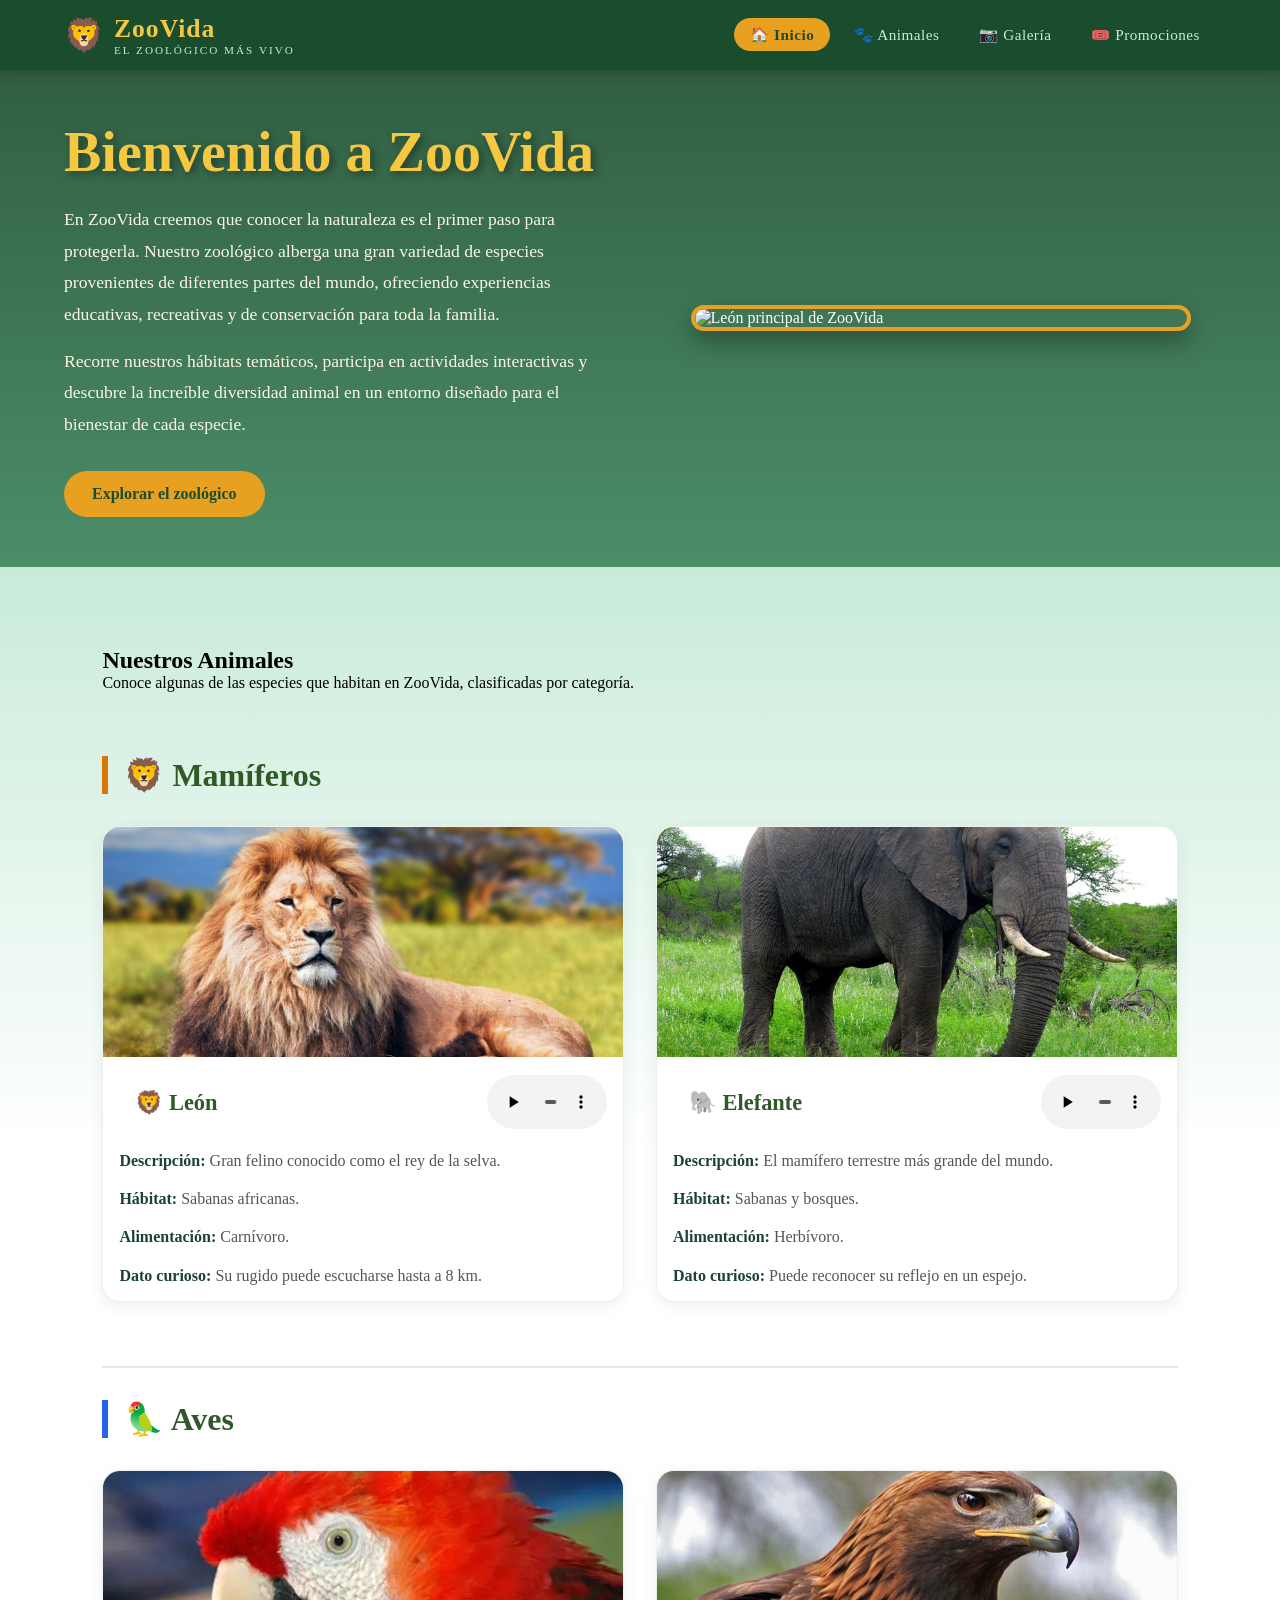
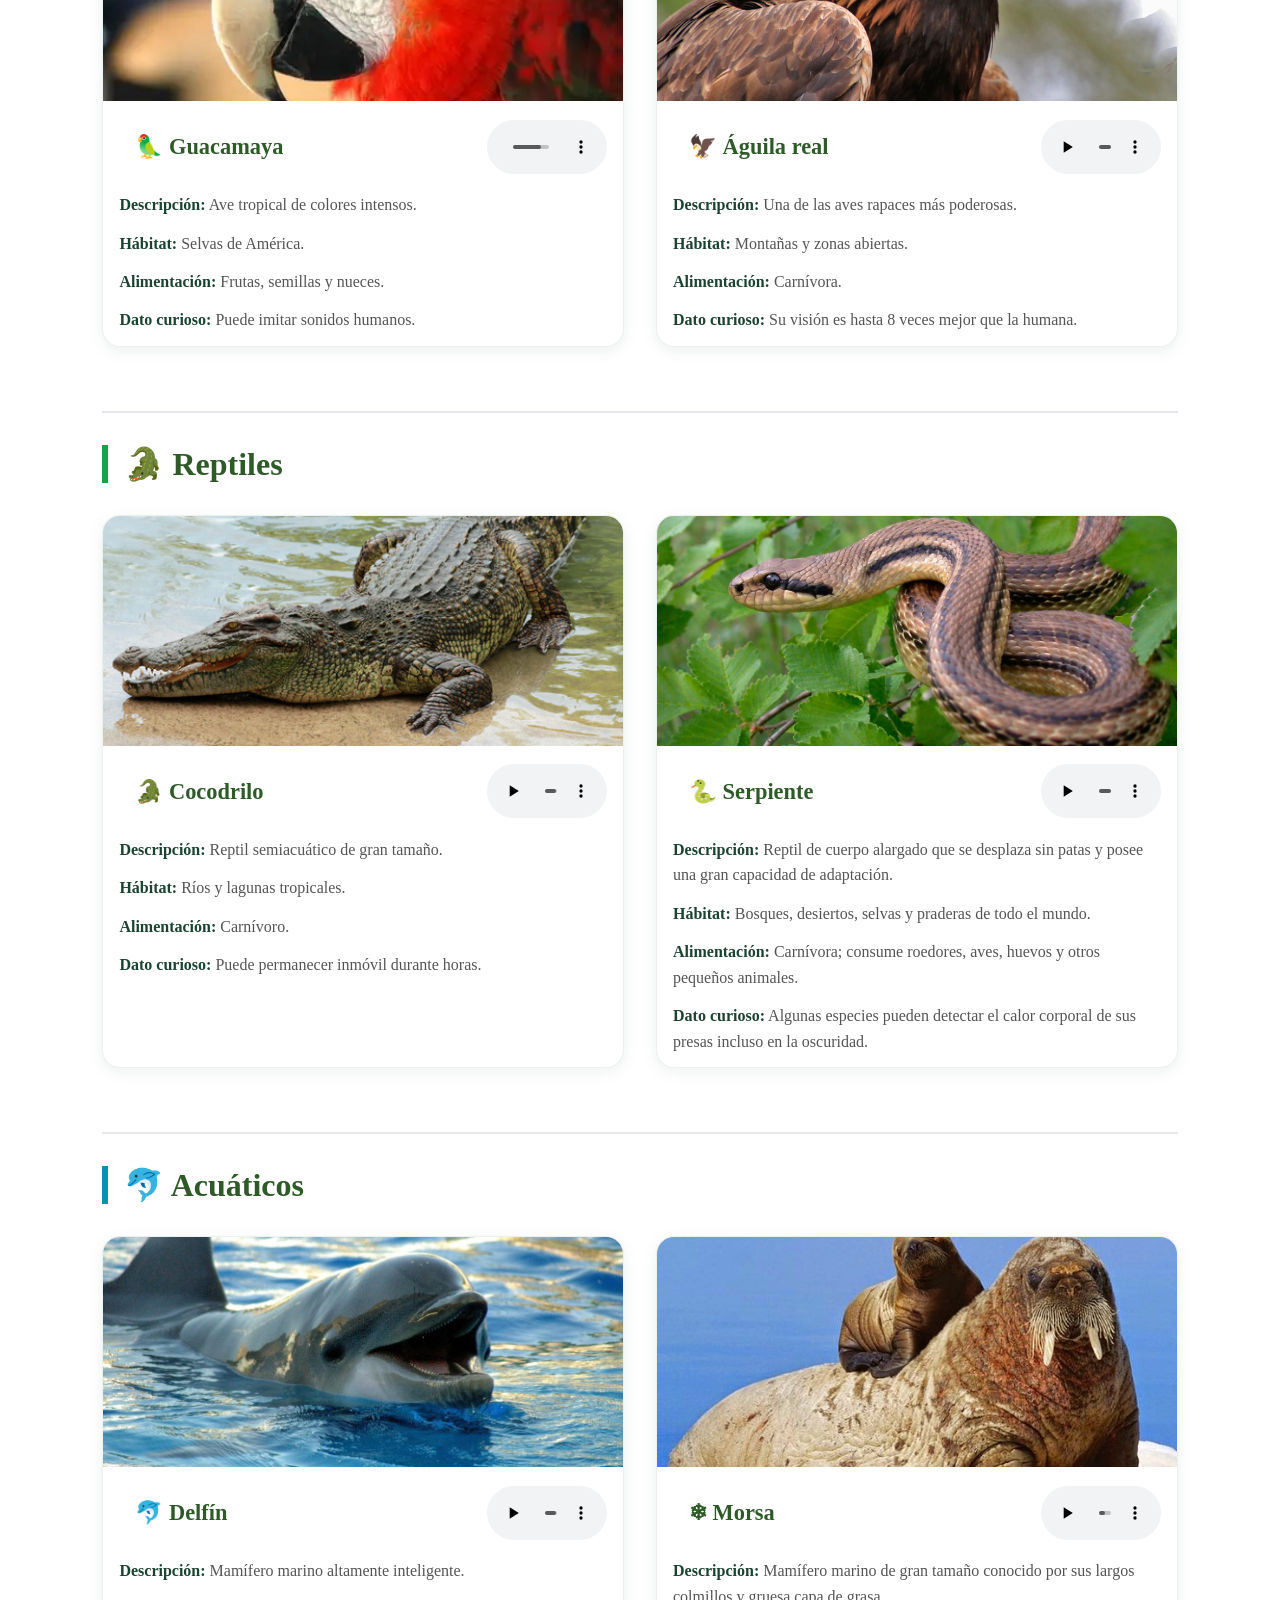
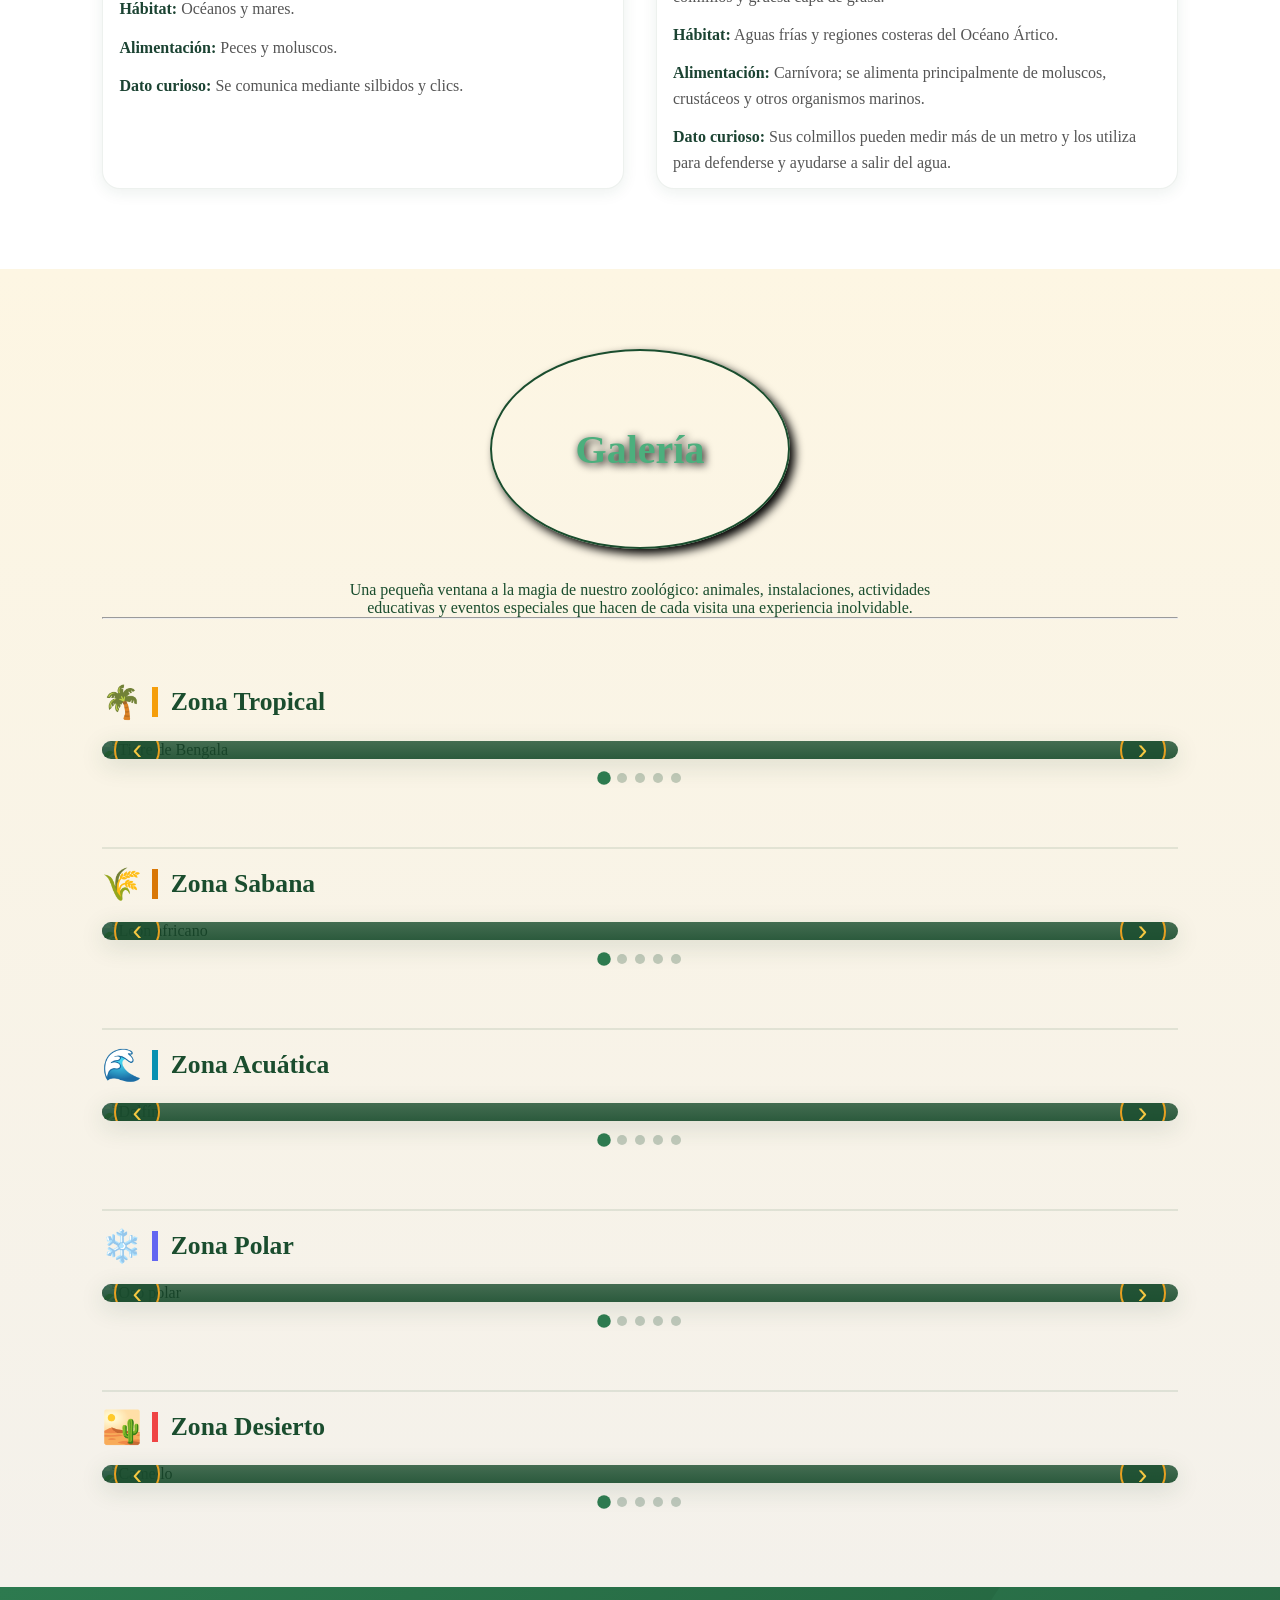
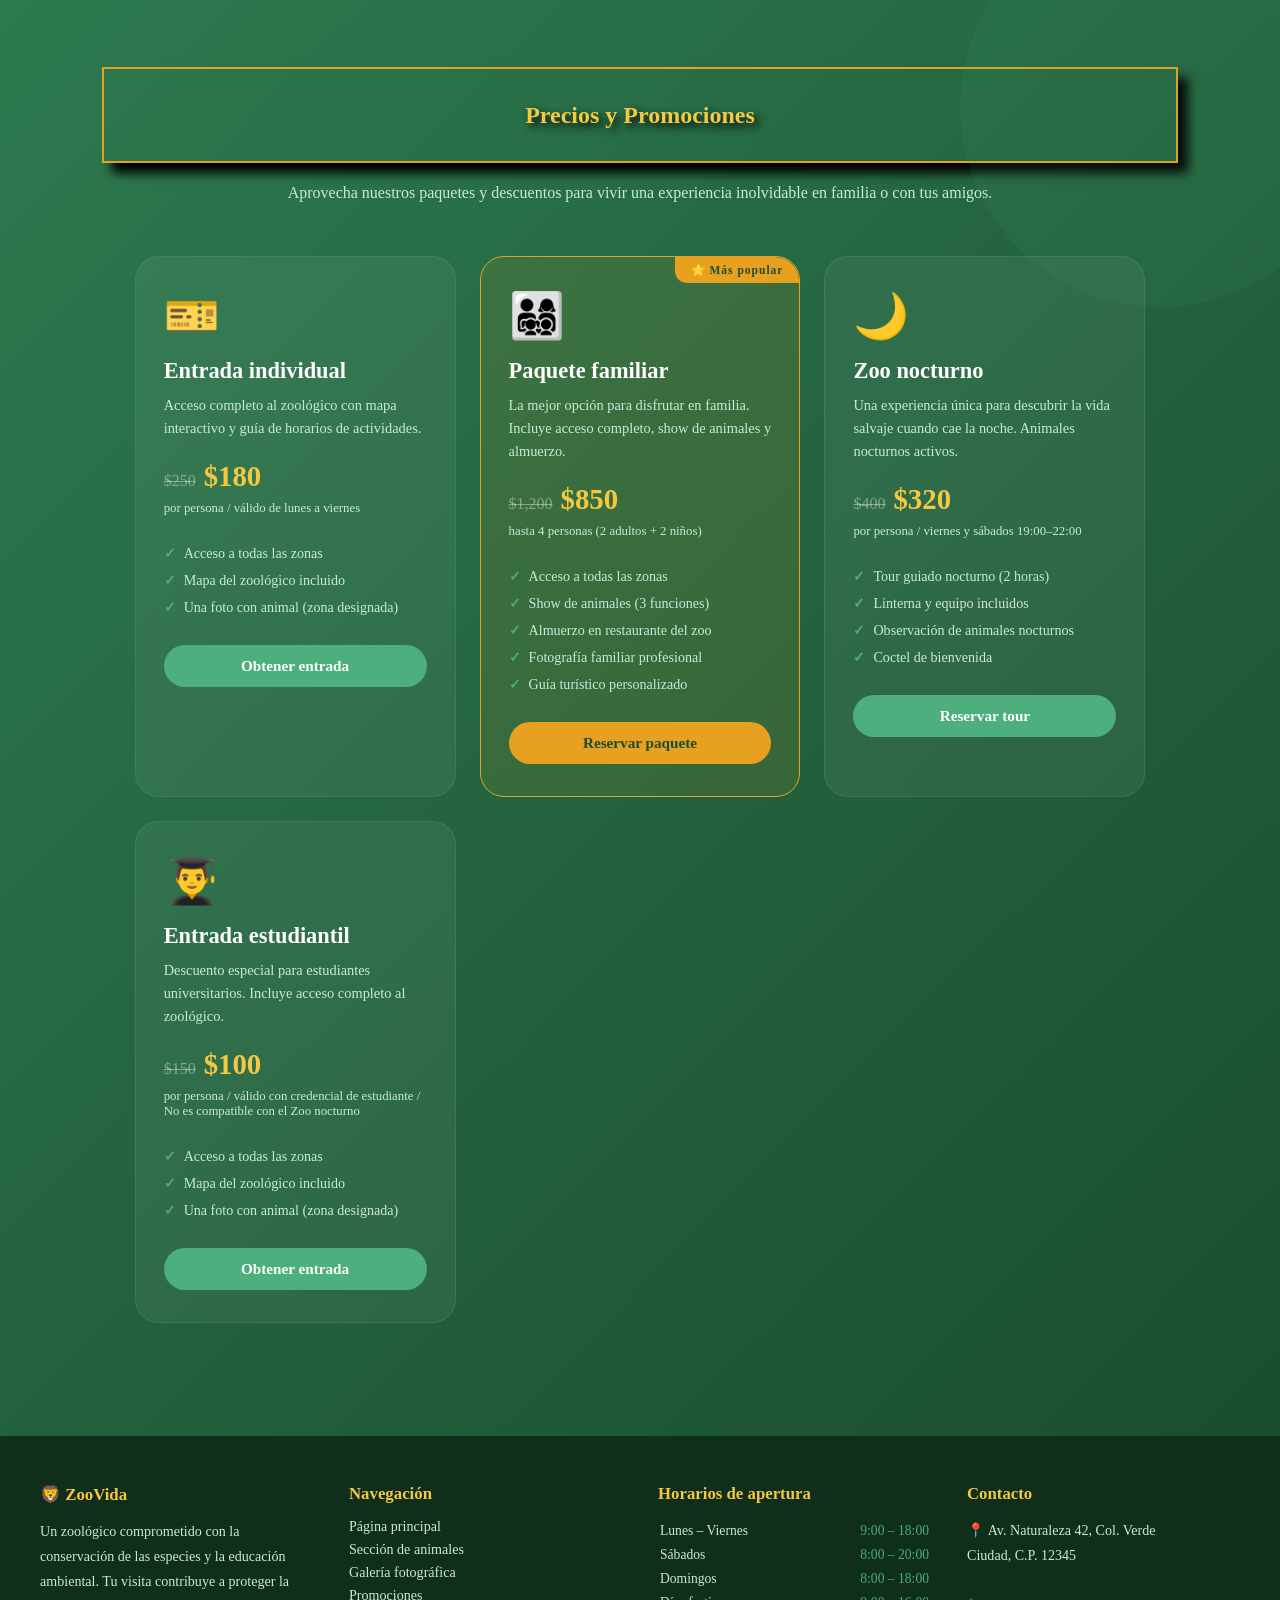
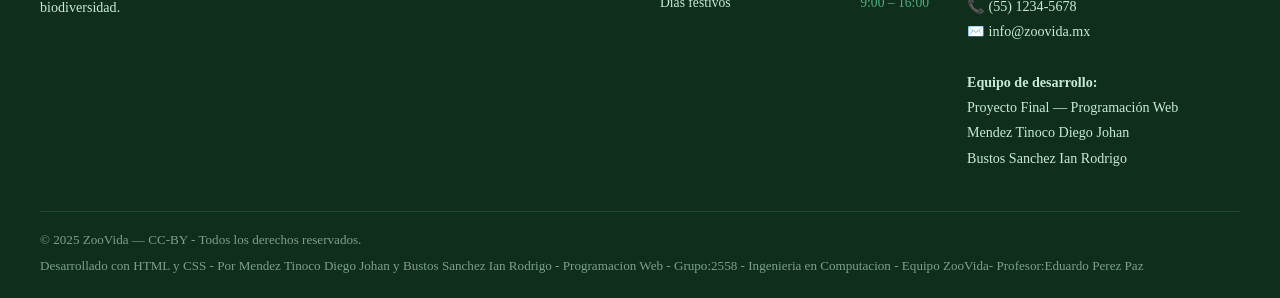
==== index.html @ 4597f883 "Index y estilos" ====
<!DOCTYPE html>
<html lang="en">
<head>
    <!--Contribuidores y Nombre del Zoologico-->
    <meta charset="UTF-8">
    <meta name="viewport" content="width=device-width, initial-scale=1.0">
    <meta name="Author" content="Mendez Tinoco Diego Johan y Bustos Sanchez Ian Rodrigo ">
    <title>ZooVida | El Zoologico con mas vida</title>

    <!-- Meta etiquetas para SEO -->
    <meta name="description" content="Visita ZooVida y conoce especies exóticas, actividades familiares, horarios, boletos 
    y experiencias educativas en Ciudad de México.">


    <!-- Open Graph (redes sociales) -->
    <meta property="og:title" content="ZooVida — El zoológico más vivo" />
    <meta property="og:description" content="Visítanos y explora más de 300 especies en un entorno natural único." />
    <meta property="og:type" content="website" />

    <meta name="keywords" content="zoológico, animales, león, tigre, panda, jirafa, elefante, CDMX">
    <link rel="stylesheet" href="css/estilos_proyecto_final.css">
    

</head>
<body>
    <header>
    <nav>
    <!-- Logo del zoológico -->
    <a href="#inicio" class="logo" aria-label="Inicio ZooVida">
        <span class="logo-icono">🦁</span>
        <span>
        <span class="logo-texto">ZooVida</span>
        <span class="logo-subtexto">El zoológico más vivo</span>
        </span>
    </a>

    <!-- Lista de enlaces de navegación -->
    <ul class="nav-links" aria-label="Navegación principal">
        <li><a href="#inicio" class="activo">🏠 Inicio</a></li>
        <li><a href="#animales">🐾 Animales</a></li>
        <li><a href="#galeria">📷 Galería</a></li>
        <li><a href="#promociones">🎟️ Promociones</a></li>
    </ul>
    </nav>
    </header>

  <!-- =============================================
  INICIO
  ============================================= -->
<section id="inicio" aria-label="Inicio">
    <div class="inicio-contenedor">

        <div class="inicio-texto">
            <h1>Bienvenido a ZooVida</h1>

            <p>
                En ZooVida creemos que conocer la naturaleza es el primer paso
                para protegerla. Nuestro zoológico alberga una gran variedad de
                especies provenientes de diferentes partes del mundo, ofreciendo
                experiencias educativas, recreativas y de conservación para toda
                la familia.
            </p>

            <p>
                Recorre nuestros hábitats temáticos, participa en actividades
                interactivas y descubre la increíble diversidad animal en un
                entorno diseñado para el bienestar de cada especie.
            </p>

            <a href="#galeria" class="inicio-boton">
                Explorar el zoológico
            </a>
        </div>

        <div class="inicio-imagen">
            <img src="imagenes_animales/leon.jpeg" alt="León principal de ZooVida">
        </div>
    </div>
</section>
  <!-- =============================================
  ANIMALES
  ============================================= -->
<section id="animales" aria-label="Sección de animales">

  <div class="contenedor">

    <div class="seccion-encabezado">
      <h2 class="seccion-titulo">Nuestros Animales</h2>
      <div class="linea-decorativa"></div>
      <p class="seccion-descripcion">
        Conoce algunas de las especies que habitan en ZooVida,
        clasificadas por categoría.
      </p>
    </div>

    <!-- MAMIFEROS -->
    <section class="categoria-animal mamiferos">
      <h3>🦁 Mamíferos</h3>
      <div class="animales-grid">
        <article class="animal-tarjeta">
          <img src="imagenes_animales/leon.jpg" alt="León">
          <div class="animal-encabezado">
          <h4>🦁 León</h4>
          <audio controls>
          <source src="media/leon.mp3" type="audio/mpeg">
          </audio>
          </div>
          <p><strong>Descripción:</strong> Gran felino conocido como el rey de la selva.</p>
          <p><strong>Hábitat:</strong> Sabanas africanas.</p>
          <p><strong>Alimentación:</strong> Carnívoro.</p>
          <p><strong>Dato curioso:</strong> Su rugido puede escucharse hasta a 8 km.</p>
        </article>

        <article class="animal-tarjeta">
          <img src="imagenes_animales/elefante.jpg" alt="Elefante">
          <div class="animal-encabezado">
          <h4>🐘 Elefante</h4>
          <audio controls>
          <source src="media/elefante.mp3" type="audio/mpeg">
          </audio>
          </div>
          <p><strong>Descripción:</strong> El mamífero terrestre más grande del mundo.</p>
          <p><strong>Hábitat:</strong> Sabanas y bosques.</p>
          <p><strong>Alimentación:</strong> Herbívoro.</p>
          <p><strong>Dato curioso:</strong> Puede reconocer su reflejo en un espejo.</p>
        </article>

      </div>
    </section>

    <!-- AVES -->
    <section class="categoria-animal aves">
      <h3>🦜 Aves</h3>

      <div class="animales-grid">
        <article class="animal-tarjeta">
          <img src="imagenes_animales/guacamaya.webp" alt="Guacamaya">
          <div class="animal-encabezado">
          <h4>🦜 Guacamaya</h4>
          <audio controls>
          <source src="media/guacamaya.wav" type="audio/mpeg">
          </audio>
          </div>
          <p><strong>Descripción:</strong> Ave tropical de colores intensos.</p>
          <p><strong>Hábitat:</strong> Selvas de América.</p>
          <p><strong>Alimentación:</strong> Frutas, semillas y nueces.</p>
          <p><strong>Dato curioso:</strong> Puede imitar sonidos humanos.</p>
        </article>

        <article class="animal-tarjeta">
          <img src="imagenes_animales/aguila.jpg" alt="Águila">
          <div class="animal-encabezado">
          <h4>🦅 Águila real</h4>
          <audio controls>
          <source src="media/aguila.mp3" type="audio/mpeg">
          </audio>
          </div>
          <p><strong>Descripción:</strong> Una de las aves rapaces más poderosas.</p>
          <p><strong>Hábitat:</strong> Montañas y zonas abiertas.</p>
          <p><strong>Alimentación:</strong> Carnívora.</p>
          <p><strong>Dato curioso:</strong> Su visión es hasta 8 veces mejor que la humana.</p>
        </article>

      </div>
    </section>

    <!-- REPTILES -->
    <section class="categoria-animal reptiles">
      <h3>🐊 Reptiles</h3>

      <div class="animales-grid">

        <article class="animal-tarjeta">
          <img src="imagenes_animales/cocodrilo.jpg" alt="Cocodrilo">
          <div class="animal-encabezado">
          <h4>🐊 Cocodrilo</h4>
          <audio controls>        
          <source src="media/cocodrilo.mp3" type="audio/mpeg">
          </audio>
          </div>
          <p><strong>Descripción:</strong> Reptil semiacuático de gran tamaño.</p>
          <p><strong>Hábitat:</strong> Ríos y lagunas tropicales.</p>
          <p><strong>Alimentación:</strong> Carnívoro.</p>
          <p><strong>Dato curioso:</strong> Puede permanecer inmóvil durante horas.</p>
        </article>

        <article class="animal-tarjeta">
    <img src="imagenes_animales/serpiente.jpg" alt="Serpiente">
    <div class="animal-encabezado">
        <h4>🐍 Serpiente</h4>
        <audio controls>
        <source src="media/serpiente.mp3" type="audio/mpeg">
        </audio>
    </div>
    <p><strong>Descripción:</strong> Reptil de cuerpo alargado que se desplaza sin patas y posee una gran capacidad de adaptación.</p>
    <p><strong>Hábitat:</strong> Bosques, desiertos, selvas y praderas de todo el mundo.</p>
    <p><strong>Alimentación:</strong> Carnívora; consume roedores, aves, huevos y otros pequeños animales.</p>
    <p><strong>Dato curioso:</strong> Algunas especies pueden detectar el calor corporal de sus presas incluso en la oscuridad.</p>
    </article>
      </div>
    </section>

    <!-- ACUATICOS -->
    <section class="categoria-animal acuaticos">
      <h3>🐬 Acuáticos</h3>
      <div class="animales-grid">
        <article class="animal-tarjeta">
          <img src="imagenes_animales/delfin.jpg" alt="Delfín">
          <div class="animal-encabezado">
          <h4>🐬 Delfín</h4>
          <audio controls>        
          <source src="media/delfin.mp3" type="audio/mpeg">
          </audio>
          </div>
          <p><strong>Descripción:</strong> Mamífero marino altamente inteligente.</p>
          <p><strong>Hábitat:</strong> Océanos y mares.</p>
          <p><strong>Alimentación:</strong> Peces y moluscos.</p>
          <p><strong>Dato curioso:</strong> Se comunica mediante silbidos y clics.</p>
        </article>
<article class="animal-tarjeta">
          <img src="imagenes_animales/morsa.jpg" alt="Morsa">
        <div class="animal-encabezado">
          <h4>❄ Morsa</h4>
          <audio controls>        
          <source src="media/morsa.mp3" type="audio/mpeg">
          </audio>
          </div>
          <p><strong>Descripción:</strong> Mamífero marino de gran tamaño conocido por sus largos colmillos y gruesa capa de grasa.</p>
          <p><strong>Hábitat:</strong> Aguas frías y regiones costeras del Océano Ártico.</p>
          <p><strong>Alimentación:</strong> Carnívora; se alimenta principalmente de moluscos, crustáceos y otros organismos marinos.</p>
          <p><strong>Dato curioso:</strong> Sus colmillos pueden medir más de un metro y los utiliza para defenderse y ayudarse a salir del agua.</p>
        </article>
        </section>
  </div>
</section>
  <!-- =============================================
  GALERIA 
============================================= -->

<section id="galeria" aria-label="Galería fotográfica de ZooVida">
  <div class="contenedor">

    <!-- Encabezado de la galería -->
    <div class="seccion-encabezado">
      <h2 class="seccion-titulo">Galería</h2>
      <div class="linea-decorativa"></div>
      <p class="seccion-descripcion">
        Una pequeña ventana a la magia de nuestro zoológico: animales, instalaciones, actividades educativas
        y eventos especiales que hacen de cada visita una experiencia inolvidable.
      </p>
        <hr>
    </div>
  

    <!-- ===== CARRUSEL TROPICAL ===== -->
    <div class="galeria-categoria">
      <div class="galeria-cat-encabezado">
        <span class="galeria-cat-icono">🌴</span>
        <h3 class="galeria-cat-titulo">Zona Tropical</h3>
      </div>
      <div class="carrusel-wrapper">
        <button class="carrusel-btn carrusel-btn--prev" aria-label="Anterior">&#8249;</button>
        <div class="carrusel-pista" id="carrusel-tropical">
          <div class="tarjeta-carrusel">
            <img src="https://images.unsplash.com/photo-1615963244664-5b845b2025ee?q=80&w=1200&auto=format&fit=crop&ixlib=rb-4.1.0&ixid=M3wxMjA3fDB8MHxwaG90by1wYWdlfHx8fGVufDB8fHx8fA%3D%3D" alt="Tigre de Bengala">
            <div class="tarjeta-carrusel-info">
              <h4>Tigre de Bengala</h4>
              <p>El gran felino de la selva tropical, con su pelaje naranja y rayas negras únicas.</p>
            </div>
          </div>
          <div class="tarjeta-carrusel">
            <img src="https://images.unsplash.com/photo-1708310945058-d01a27bff936?q=80&w=687&auto=format&fit=crop&ixlib=rb-4.1.0&ixid=M3wxMjA3fDB8MHxwaG90by1wYWdlfHx8fGVufDB8fHx8fA%3D%3D" alt="Guacamaya">
            <div class="tarjeta-carrusel-info">
              <h4> Guacamaya Escarlata</h4>
              <p>Ave de colores espectaculares originaria de las selvas de América Central y del Sur.</p>
            </div>
          </div>
          <div class="tarjeta-carrusel">
            <img src="https://images.unsplash.com/photo-1623687853501-cab31a66b051?q=80&w=1170&auto=format&fit=crop&ixlib=rb-4.1.0&ixid=M3wxMjA3fDB8MHxwaG90by1wYWdlfHx8fGVufDB8fHx8fA%3D%3D" alt="Rana venenosa">
            <div class="tarjeta-carrusel-info">
              <h4>Rana Venenosa</h4>
              <p>Su colores brillantes advierten a los depredadores: ¡soy peligrosa! Habita selvas húmedas.</p>
            </div>
          </div>
          <div class="tarjeta-carrusel">
            <img src="https://images.unsplash.com/photo-1566544496485-02b11e54229b?q=80&w=1169&auto=format&fit=crop&ixlib=rb-4.1.0&ixid=M3wxMjA3fDB8MHxwaG90by1wYWdlfHx8fGVufDB8fHx8fA%3D%3D" alt="Jaguar">
            <div class="tarjeta-carrusel-info">
              <h4> Jaguar</h4>
              <p>El felino más grande de América, símbolo de fuerza y misterio en la selva.</p>
            </div>
          </div>
          <div class="tarjeta-carrusel">
            <img src="https://images.unsplash.com/photo-1540573133985-87b6da6d54a9?w=1200&q=90" alt="Mono araña">
            <div class="tarjeta-carrusel-info">
              <h4> Mono Araña</h4>
              <p>Ágil habitante de los doselares tropicales, se desplaza entre ramas con gran destreza.</p>
            </div>
          </div>
        </div>
        <button class="carrusel-btn carrusel-btn--next" aria-label="Siguiente">&#8250;</button>
      </div>
      <div class="carrusel-puntos" id="puntos-tropical"></div>
    </div>

    <!-- ===== CARRUSEL SABANA ===== -->
    <div class="galeria-categoria">
      <div class="galeria-cat-encabezado">
        <span class="galeria-cat-icono">🌾</span>
        <h3 class="galeria-cat-titulo">Zona Sabana</h3>
      </div>
      <div class="carrusel-wrapper">
        <button class="carrusel-btn carrusel-btn--prev" aria-label="Anterior">&#8249;</button>
        <div class="carrusel-pista" id="carrusel-sabana">
          <div class="tarjeta-carrusel">
            <img src="https://images.unsplash.com/photo-1546182990-dffeafbe841d?w=1200&q=90" alt="León africano">
            <div class="tarjeta-carrusel-info">
              <h4> León Africano</h4>
              <p>El rey de las sabanas, conocido por su imponente melena y su poderoso rugido.</p>
            </div>
          </div>
          <div class="tarjeta-carrusel">
            <img src="https://images.unsplash.com/photo-1547721064-da6cfb341d50?q=80&w=687&auto=format&fit=crop&ixlib=rb-4.1.0&ixid=M3wxMjA3fDB8MHxwaG90by1wYWdlfHx8fGVufDB8fHx8fA%3D%3D" alt="Jirafa">
            <div class="tarjeta-carrusel-info">
              <h4> Jirafa</h4>
              <p>El animal terrestre más alto del mundo; su cuello le permite alcanzar hojas en lo alto de los árboles.</p>
            </div>
          </div>
          <div class="tarjeta-carrusel">
            <img src="https://images.unsplash.com/photo-1581852017103-68ac65514cf7?q=80&w=1173&auto=format&fit=crop&ixlib=rb-4.1.0&ixid=M3wxMjA3fDB8MHxwaG90by1wYWdlfHx8fGVufDB8fHx8fA%3D%3D" alt="Elefante africano">
            <div class="tarjeta-carrusel-info">
              <h4>Elefante Africano</h4>
              <p>El mamífero terrestre más grande; de gran inteligencia y fuerte vínculo social.</p>
            </div>
          </div>
          <div class="tarjeta-carrusel">
            <img src="https://images.unsplash.com/photo-1551969014-7d2c4cddf0b6?q=80&w=915&auto=format&fit=crop&ixlib=rb-4.1.0&ixid=M3wxMjA3fDB8MHxwaG90by1wYWdlfHx8fGVufDB8fHx8fA%3D%3D" alt="Guepardo">
            <div class="tarjeta-carrusel-info">
              <h4> Guepardo</h4>
              <p>El animal terrestre más veloz del mundo, alcanza hasta 120 km/h en pocos segundos.</p>
            </div>
          </div>
          <div class="tarjeta-carrusel">
            <img src="https://images.unsplash.com/photo-1526095179574-86e545346ae6?q=80&w=1167&auto=format&fit=crop&ixlib=rb-4.1.0&ixid=M3wxMjA3fDB8MHxwaG90by1wYWdlfHx8fGVufDB8fHx8fA%3D%3D" alt="Cebra">
            <div class="tarjeta-carrusel-info">
              <h4> Cebra</h4>
              <p>Sus rayas únicas las distinguen en las manadas y confunden a los depredadores.</p>
            </div>
          </div>
        </div>
        <button class="carrusel-btn carrusel-btn--next" aria-label="Siguiente">&#8250;</button>
      </div>
      <div class="carrusel-puntos" id="puntos-sabana"></div>
    </div>

    <!-- ===== CARRUSEL ACUÁTICO ===== -->
    <div class="galeria-categoria">
      <div class="galeria-cat-encabezado">
        <span class="galeria-cat-icono">🌊</span>
        <h3 class="galeria-cat-titulo">Zona Acuática</h3>
      </div>
      <div class="carrusel-wrapper">
        <button class="carrusel-btn carrusel-btn--prev" aria-label="Anterior">&#8249;</button>
        <div class="carrusel-pista" id="carrusel-acuatico">
          <div class="tarjeta-carrusel">
            <img src="https://images.unsplash.com/photo-1570481662006-a3a1374699e8?w=1200&q=80" alt="Delfín">
            <div class="tarjeta-carrusel-info">
              <h4>  Delfín</h4>
              <p>Mamífero marino altamente inteligente, conocido por su carácter juguetón y comunicación avanzada.</p>
            </div>
          </div>
          <div class="tarjeta-carrusel">
            <img src="https://plus.unsplash.com/premium_photo-1661816797370-928a8749043c?q=80&w=1200&auto=format&fit=crop&ixlib=rb-4.1.0&ixid=M3wxMjA3fDB8MHxwaG90by1wYWdlfHx8fGVufDB8fHx8fA%3D%3D" alt="Pingüino">
            <div class="tarjeta-carrusel-info">
              <h4> Pingüino</h4>
              <p>Ave marina que no puede volar, pero nada con una elegancia y velocidad sorprendentes.</p>
            </div>
          </div>
          <div class="tarjeta-carrusel">
            <img src="https://images.unsplash.com/photo-1437622368342-7a3d73a34c8f?q=80&w=928&auto=format&fit=crop&ixlib=rb-4.1.0&ixid=M3wxMjA3fDB8MHxwaG90by1wYWdlfHx8fGVufDB8fHx8fA%3D%3D" alt="Tortuga marina">
            <div class="tarjeta-carrusel-info">
              <h4> Tortuga Marina</h4>
              <p>Viajeras del océano que pueden recorrer miles de kilómetros a lo largo de su vida.</p>
            </div>
          </div>
          <div class="tarjeta-carrusel">
            <img src="https://images.unsplash.com/photo-1580580297368-c782fb65d271?q=80&w=1074&auto=format&fit=crop&ixlib=rb-4.1.0&ixid=M3wxMjA3fDB8MHxwaG90by1wYWdlfHx8fGVufDB8fHx8fA%3D%3D" alt="Tiburón">
            <div class="tarjeta-carrusel-info">
              <h4> Tiburón Ballena</h4>
              <p>El pez más grande del mundo, pacífico filtrador que recorre los océanos tropicales.</p>
            </div>
          </div>
          <div class="tarjeta-carrusel">
            <img src="https://images.unsplash.com/photo-1558586545-5634bea8ef84?q=80&w=759&auto=format&fit=crop&ixlib=rb-4.1.0&ixid=M3wxMjA3fDB8MHxwaG90by1wYWdlfHx8fGVufDB8fHx8fA%3D%3D" alt="Mantarraya">
            <div class="tarjeta-carrusel-info">
              <h4>Mantarraya</h4>
              <p>Elegante habitante del océano que parece volar bajo el agua con sus aletas extendidas.</p>
            </div>
          </div>
        </div>
        <button class="carrusel-btn carrusel-btn--next" aria-label="Siguiente">&#8250;</button>
      </div>
      <div class="carrusel-puntos" id="puntos-acuatico"></div>
    </div>

    <!-- ===== CARRUSEL POLAR ===== -->
    <div class="galeria-categoria">
      <div class="galeria-cat-encabezado">
        <span class="galeria-cat-icono">❄️</span>
        <h3 class="galeria-cat-titulo">Zona Polar</h3>
      </div>
      <div class="carrusel-wrapper">
        <button class="carrusel-btn carrusel-btn--prev" aria-label="Anterior">&#8249;</button>
        <div class="carrusel-pista" id="carrusel-polar">
          <div class="tarjeta-carrusel">
            <img src="https://images.unsplash.com/photo-1589656966895-2f33e7653819?q=90&w=1170&auto=format&fit=crop&ixlib=rb-4.1.0&ixid=M3wxMjA3fDB8MHxwaG90by1wYWdlfHx8fGVufDB8fHx8fA%3D%3D" alt="Oso polar">
            <div class="tarjeta-carrusel-info">
              <h4> Oso Polar</h4>
              <p>El mayor carnívoro terrestre del ártico; su pelaje blanco lo camufla en el hielo y nieve.</p>
            </div>
          </div>
          <div class="tarjeta-carrusel">
            <img src="https://images.unsplash.com/photo-1690941398250-849e215b6755?q=80&w=1176&auto=format&fit=crop&ixlib=rb-4.1.0&ixid=M3wxMjA3fDB8MHxwaG90by1wYWdlfHx8fGVufDB8fHx8fA%3D%3D" alt="Morsa">
            <div class="tarjeta-carrusel-info">
              <h4> Morsa</h4>
              <p>Reconocible por sus largos colmillos; se reúne en colonias sobre bancos de hielo árticos.</p>
            </div>
          </div>
          <div class="tarjeta-carrusel">
            <img src="https://images.unsplash.com/photo-1493579706121-60161eb06eeb?q=80&w=1170&auto=format&fit=crop&ixlib=rb-4.1.0&ixid=M3wxMjA3fDB8MHxwaG90by1wYWdlfHx8fGVufDB8fHx8fA%3D%3D" alt="Foca">
            <div class="tarjeta-carrusel-info">
              <h4> Foca Leopardo</h4>
              <p>Ágil depredador de los mares del sur, conocido por su velocidad y su manchado caracteristico.</p>
            </div>
          </div>
          <div class="tarjeta-carrusel">
            <img src="https://plus.unsplash.com/premium_photo-1664304409780-6d31241e9058?q=80&w=682&auto=format&fit=crop&ixlib=rb-4.1.0&ixid=M3wxMjA3fDB8MHxwaG90by1wYWdlfHx8fGVufDB8fHx8fA%3D%3D" alt="Búho nival">
            <div class="tarjeta-carrusel-info">
              <h4> Búho Nival</h4>
              <p>Ave rapaz de los territorios árticos, caza tanto de día como de noche en la tundra.</p>
            </div>
          </div>
          <div class="tarjeta-carrusel">
            <img src="https://images.unsplash.com/photo-1568162603664-fcd658421851?q=80&w=1081&auto=format&fit=crop&ixlib=rb-4.1.0&ixid=M3wxMjA3fDB8MHxwaG90by1wYWdlfHx8fGVufDB8fHx8fA%3D%3D" alt="Oso pardo">
            <div class="tarjeta-carrusel-info">
              <h4> Oso Pardo</h4>
              <p>Omnívoro poderoso de las regiones frías del norte; hiberna durante los meses de invierno.</p>
            </div>
          </div>
        </div>
        <button class="carrusel-btn carrusel-btn--next" aria-label="Siguiente">&#8250;</button>
      </div>
      <div class="carrusel-puntos" id="puntos-polar"></div>
    </div>

    <!-- ===== CARRUSEL DESIERTO ===== -->
    <div class="galeria-categoria">
      <div class="galeria-cat-encabezado">
        <span class="galeria-cat-icono">🏜️</span>
        <h3 class="galeria-cat-titulo">Zona Desierto</h3>
      </div>
      <div class="carrusel-wrapper">
        <button class="carrusel-btn carrusel-btn--prev" aria-label="Anterior">&#8249;</button>
        <div class="carrusel-pista" id="carrusel-desierto">
          <div class="tarjeta-carrusel">
            <img src="https://images.unsplash.com/photo-1700299926955-d68c16ba107b?q=90&w=1200&auto=format&fit=crop&ixlib=rb-4.1.0&ixid=M3wxMjA3fDB8MHxwaG90by1wYWdlfHx8fGVufDB8fHx8fA%3D%3D" alt="Camello">
            <div class="tarjeta-carrusel-info">
              <h4> Camello</h4>
              <p>El "barco del desierto"; sus jorobas almacenan grasa que le permite sobrevivir semanas sin agua.</p>
            </div>
          </div>
          <div class="tarjeta-carrusel">
            <img src="https://plus.unsplash.com/premium_photo-1661963423747-686b37c59aea?q=80&w=1004&auto=format&fit=crop&ixlib=rb-4.1.0&ixid=M3wxMjA3fDB8MHxwaG90by1wYWdlfHx8fGVufDB8fHx8fA%3D%3D" alt="Fennec">
            <div class="tarjeta-carrusel-info">
              <h4>Zorro Fennec</h4>
              <p>Sus enormes orejas disipan el calor; el zorro más pequeño del mundo habita el Sahara.</p>
            </div>
          </div>
          <div class="tarjeta-carrusel">
            <img src="https://images.unsplash.com/photo-1605051538177-72c289389de5?q=80&w=1102&auto=format&fit=crop&ixlib=rb-4.1.0&ixid=M3wxMjA3fDB8MHxwaG90by1wYWdlfHx8fGVufDB8fHx8fA%3D%3D" alt="Serpiente de cascabel">
            <div class="tarjeta-carrusel-info">
              <h4> Serpiente de Cascabel</h4>
              <p>Vibra su cola como advertencia; una de las serpientes más características del desierto americano.</p>
            </div>
          </div>
          <div class="tarjeta-carrusel">
            <img src="https://images.unsplash.com/photo-1700488217112-5a174f599624?q=80&w=1170&auto=format&fit=crop&ixlib=rb-4.1.0&ixid=M3wxMjA3fDB8MHxwaG90by1wYWdlfHx8fGVufDB8fHx8fA%3D%3D" alt="Escorpión">
            <div class="tarjeta-carrusel-info">
              <h4> Escorpión</h4>
              <p>Arácnido resistente que sobrevive en condiciones extremas de calor y escasez de agua.</p>
            </div>
          </div>
          <div class="tarjeta-carrusel">
            <img src="https://images.unsplash.com/photo-1570117211518-ff59a68d7f5b?q=80&w=1170&auto=format&fit=crop&ixlib=rb-4.1.0&ixid=M3wxMjA3fDB8MHxwaG90by1wYWdlfHx8fGVufDB8fHx8fA%3D%3D" alt="Coyote">
            <div class="tarjeta-carrusel-info">
              <h4> Coyote</h4>
              <p>Adaptable y astuto, el coyote prospera tanto en desiertos áridos como en zonas suburbanas.</p>
            </div>
          </div>
        </div>
        <button class="carrusel-btn carrusel-btn--next" aria-label="Siguiente">&#8250;</button>
      </div>
      <div class="carrusel-puntos" id="puntos-desierto"></div>
    </div>

  </div><!-- /contenedor -->
</section>


<!-- =============================================
  SCRIPT DEL CARRUSEL Ayuda con claude jaja
============================================= -->
<script>
  (function () {
    // Configuración de cada carrusel
    const carruseles = [
      { pistaId: 'carrusel-tropical',  puntosId: 'puntos-tropical'  },
      { pistaId: 'carrusel-sabana',    puntosId: 'puntos-sabana'    },
      { pistaId: 'carrusel-acuatico',  puntosId: 'puntos-acuatico'  },
      { pistaId: 'carrusel-polar',     puntosId: 'puntos-polar'     },
      { pistaId: 'carrusel-desierto',  puntosId: 'puntos-desierto'  },
    ];

    carruseles.forEach(({ pistaId, puntosId }) => {
      const pista    = document.getElementById(pistaId);
      const puntosEl = document.getElementById(puntosId);
      if (!pista || !puntosEl) return;

      const wrapper  = pista.closest('.carrusel-wrapper');
      const btnPrev  = wrapper.querySelector('.carrusel-btn--prev');
      const btnNext  = wrapper.querySelector('.carrusel-btn--next');
      const tarjetas = Array.from(pista.querySelectorAll('.tarjeta-carrusel'));
      const total    = tarjetas.length;
      let   actual   = 0;
      let   autoTimer;

      // Crear puntos de navegación
      tarjetas.forEach((_, i) => {
        const punto = document.createElement('button');
        punto.className = 'carrusel-punto' + (i === 0 ? ' activo' : '');
        punto.setAttribute('aria-label', 'Ir a imagen ' + (i + 1));
        punto.addEventListener('click', () => irA(i));
        puntosEl.appendChild(punto);
      });

      function irA(indice) {
        actual = (indice + total) % total;
        pista.style.transform = `translateX(-${actual * 100}%)`;
        puntosEl.querySelectorAll('.carrusel-punto').forEach((p, i) => {
          p.classList.toggle('activo', i === actual);
        });
      }

      function siguiente() { irA(actual + 1); }
      function anterior()  { irA(actual - 1); }

      btnNext.addEventListener('click', () => { siguiente(); reiniciarAuto(); });
      btnPrev.addEventListener('click', () => { anterior();  reiniciarAuto(); });

      // Auto-avance cada 4 s
      function iniciarAuto()   { autoTimer = setInterval(siguiente, 4000); }
      function reiniciarAuto() { clearInterval(autoTimer); iniciarAuto(); }

      // Parar al hacer hover
      wrapper.addEventListener('mouseenter', () => clearInterval(autoTimer));
      wrapper.addEventListener('mouseleave', iniciarAuto);

      // Swipe táctil
      let startX = 0;
      pista.addEventListener('touchstart', e => { startX = e.touches[0].clientX; }, { passive: true });
      pista.addEventListener('touchend',   e => {
        const diff = startX - e.changedTouches[0].clientX;
        if (Math.abs(diff) > 40) { diff > 0 ? siguiente() : anterior(); reiniciarAuto(); }
      });

      iniciarAuto();
    });
  })();
</script>


  <!-- =============================================
  PROMOCIONES
  ============================================= -->

  <!--Encabezado de las promociones-->

  <section id="promociones" aria-label="Promociones y descuentos">
    <div class="contenedor">

      <!-- Encabezado -->
      <div class="seccion-encabezado">
        <h2 class="seccion-titulo">Precios y Promociones</h2>
        <div class="linea-decorativa"></div>
        <p class="seccion-descripcion">
          Aprovecha nuestros paquetes y descuentos para vivir una experiencia
          inolvidable en familia o con tus amigos.
        </p>
      </div>

      <!-- Grid de tarjetas de promoción -->
      <div class="promos-grid">

        <!-- Promo 1: Paquete individual -->
        <div class="promo-card">
          <span class="promo-icono">🎫</span>
          <h3 class="promo-titulo">Entrada individual</h3>
          <p class="promo-descripcion">
            Acceso completo al zoológico con mapa interactivo y guía de horarios de actividades.
          </p>
          <div class="promo-precio">
            <span class="precio-tachado">$250</span>
            <span class="precio-actual">$180</span>
          </div>
          <p class="precio-nota">por persona / válido de lunes a viernes</p>
          <ul class="promo-beneficios">
            <li>Acceso a todas las zonas</li>
            <li>Mapa del zoológico incluido</li>
            <li>Una foto con animal (zona designada)</li>
          </ul>
          <a href="#" class="promo-boton">Obtener entrada</a>
        </div>

        <!-- Promo 2: Paquete familiar DESTACADO -->
        <div class="promo-card destacada">
          <span class="promo-popular-badge">⭐ Más popular</span>
          <span class="promo-icono">👨‍👩‍👧‍👦</span>
          <h3 class="promo-titulo">Paquete familiar</h3>
          <p class="promo-descripcion">
            La mejor opción para disfrutar en familia. Incluye acceso completo, show de animales y almuerzo.
          </p>
          <div class="promo-precio">
            <span class="precio-tachado">$1,200</span>
            <span class="precio-actual">$850</span>
          </div>
          <p class="precio-nota">hasta 4 personas (2 adultos + 2 niños)</p>
          <ul class="promo-beneficios">
            <li>Acceso a todas las zonas</li>
            <li>Show de animales (3 funciones)</li>
            <li>Almuerzo en restaurante del zoo</li>
            <li>Fotografía familiar profesional</li>
            <li>Guía turístico personalizado</li>
          </ul>
          <a href="#" class="promo-boton">Reservar paquete</a>
        </div>

        <!-- Promo 3: Tour nocturno -->
        <div class="promo-card">
          <span class="promo-icono">🌙</span>
          <h3 class="promo-titulo">Zoo nocturno</h3>
          <p class="promo-descripcion">
            Una experiencia única para descubrir la vida salvaje cuando cae la noche. Animales nocturnos activos.
          </p>
          <div class="promo-precio">
            <span class="precio-tachado">$400</span>
            <span class="precio-actual">$320</span>
          </div>
          <p class="precio-nota">por persona / viernes y sábados 19:00–22:00</p>
          <ul class="promo-beneficios">
            <li>Tour guiado nocturno (2 horas)</li>
            <li>Linterna y equipo incluidos</li>
            <li>Observación de animales nocturnos</li>
            <li>Coctel de bienvenida</li>
          </ul>
          <a href="#" class="promo-boton">Reservar tour</a>
        </div>

        <!--Promo 4: Entrada Estudiantil-->
        <div class="promo-card">
          <span class="promo-icono">👨‍🎓</span>
          <h3 class="promo-titulo">Entrada estudiantil</h3>
          <p class="promo-descripcion">
            Descuento especial para estudiantes universitarios. Incluye acceso completo al zoológico.
          </p>
          <div class="promo-precio">
            <span class="precio-tachado">$150</span>
            <span class="precio-actual">$100</span>
          </div>
          <p class="precio-nota">por persona / válido con credencial de estudiante / No es compatible con el Zoo nocturno</p>
          <ul class="promo-beneficios">
            <li>Acceso a todas las zonas</li>
            <li>Mapa del zoológico incluido</li>
            <li>Una foto con animal (zona designada)</li>
          </ul>
          <a href="#" class="promo-boton">Obtener entrada</a>
        </div>

      </div><!-- /promos-grid -->
    </div><!-- /contenedor -->
  </section><!-- /promociones -->
  
  <!-- =============================================
  FOOTER
  ============================================= -->
    
      <footer>
    <div class="footer-contenido">

      <!-- Grid de columnas del footer -->
      <div class="footer-grid">

        <!-- Columna 1: Logo y descripción -->
        <div class="footer-columna">
          <h4>🦁 ZooVida</h4>
          <p>
            Un zoológico comprometido con la conservación de las especies y
            la educación ambiental. Tu visita contribuye a proteger la biodiversidad.
          </p>
        </div>

        <!-- Columna 2: Navegación rápida -->
        <div class="footer-columna">
          <h4>Navegación</h4>
          <ul>
            <li><a href="#inicio">Página principal</a></li>
            <li><a href="#animales">Sección de animales</a></li>
            <li><a href="#galeria">Galería fotográfica</a></li>
            <li><a href="#promociones">Promociones</a></li>
          </ul>
        </div>

        <!-- Columna 3: Horarios -->
        <div class="footer-columna">
          <h4>Horarios de apertura</h4>
          <table class="horarios-tabla">
            <tbody>
              <tr><td>Lunes – Viernes</td><td>9:00 – 18:00</td></tr>
              <tr><td>Sábados</td><td>8:00 – 20:00</td></tr>
              <tr><td>Domingos</td><td>8:00 – 18:00</td></tr>
              <tr><td>Días festivos</td><td>9:00 – 16:00</td></tr>
            </tbody>
          </table>
        </div>

        <!-- Columna 4: Contacto -->
        <div class="footer-columna">
          <h4>Contacto</h4>
          <address>
            📍 Av. Naturaleza 42, Col. Verde<br>
            Ciudad, C.P. 12345<br><br>
            📞 (55) 1234-5678<br>
            ✉️ info@zoovida.mx<br><br>
            <strong>Equipo de desarrollo:</strong><br>
            Proyecto Final — Programación Web<br>
            Mendez Tinoco Diego Johan <br> Bustos Sanchez Ian Rodrigo<br>
          </address>
        </div>

      </div><!-- /footer-grid -->

      <!-- Línea divisoria -->
      <hr class="footer-divisor" />

      <!-- Barra de derechos de autor -->
      <div class="footer-copyright">
        <p>© 2025 ZooVida — CC-BY - Todos los derechos reservados.</p>
        <p>Desarrollado con HTML y CSS - Por Mendez Tinoco Diego Johan y Bustos Sanchez Ian Rodrigo
        - Programacion Web - Grupo:2558 - Ingenieria en Computacion - Equipo ZooVida- Profesor:Eduardo Perez Paz</p>
      </div>

    </div><!-- /footer-contenido -->
  </footer>

</body>
</html>
---- css/estilos_proyecto_final.css ----
/* ----------------------------------------
    VARIABLES GLOBALES
    ---------------------------------------- */
    *, *::before, *::after {
    box-sizing: border-box;
    margin: 0;
    padding: 0;
    }

    :root {
    --radio: 12px;
    --radio-grande: 24px;
      /* Paleta de colores principal */
    --verde-oscuro:   #1a4d2e;
    --verde-medio:    #2d7a4f;
    --verde-claro:    #4caf7d;
    --verde-suave:    #c8ebd8;
    --dorado:         #e8a020;
    --dorado-claro:   #f5c842;
    --terracota:      #c0522a;
    --crema:          #fdf6e3;
    --blanco:         #ffffff;
    --gris-texto:     #2c2c2c;
    --gris-suave:     #f4f1eb;
    --sombra:         rgba(26, 77, 46, 0.15);

      /* Tipografía */
    --fuente-titulo: 'Georgia', 'Times New Roman', serif;
    --fuente-cuerpo: 'Segoe UI', 'Helvetica Neue', Arial, sans-serif;
    }


    /* ----------------------------------------
    ENCABEZADO Y NAVEGACIÓN
    ---------------------------------------- */
    header {
    position: sticky;
    top: 0;
    z-index: 1000;
    background-color: var(--verde-oscuro);
    box-shadow: 0 2px 12px rgba(0,0,0,0.25);
    }

    /* Barra de navegación interior */
    nav {
    display: flex;
    align-items: center;
    justify-content: space-between;
    max-width: 1200px;
    margin: 0 auto;
    padding: 0 24px;
    height: 70px;
    }

    /* Logo del zoológico */
    .logo {
    display: flex;
    align-items: center;
    gap: 10px;
    text-decoration: none;
    color: var(--blanco);
    transition: transform 0.4s ease;
}

    .logo-icono {
    font-size: 32px;
    }

    .logo-texto {
    font-family: var(--fuente-titulo);
    font-size: 1.6rem;
    font-weight: bold;
    letter-spacing: 1px;
    color: var(--dorado-claro);
    }

    .logo-subtexto {
    font-size: 0.7rem;
    color: var(--verde-suave);
    display: block;
    letter-spacing: 2px;
    text-transform: uppercase;
    }
.logo * {
    transition:
        color 0.3s ease,
        transform 0.8s ease-in-out;
}
.logo:hover {
    transform: scale(1.3);
}

.logo:hover .logo-icono {
    transform: rotate(20deg);
}

.logo:hover .logo-texto {
    color: orange;
}
    /* Lista de enlaces de navegación */
    .nav-links {
    list-style: none;
    display: flex;
    gap: 8px;
    }

    .nav-links li a {
    color: var(--verde-suave);
    text-decoration: none;
    font-size: 0.95rem;
    padding: 8px 16px;
    border-radius: 30px;
    letter-spacing: 0.5px;
    transition: all 0.6s ease;
    }

    /* Estado hover en los enlaces */
    .nav-links li a:hover {
    background-color: var(--verde-claro);
    color: var(--blanco);
    }

    /* Enlace activo o resaltado */
    .nav-links li a.activo {
    background-color: var(--dorado);
    color: var(--verde-oscuro);
    font-weight: bold;
    }

/*=============================================
INICO
============================================= */
#inicio{
    background: linear-gradient(
        rgba(26, 77, 46, 0.9),
        rgba(45, 122, 79, 0.85)
    );
    padding: 50px 5%;
    color: var(--blanco);
}

.inicio-contenedor{
    max-width: 1200px;
    margin: auto;

    display: flex;
    justify-content: space-between;
    align-items: center;
    gap: 50px;
}

.inicio-texto{
    flex: 1;
}

.inicio-texto h1{
    font-family: var(--fuente-titulo);
    font-size: 3.5rem;
    color: var(--dorado-claro);
    text-shadow: 3px 3px 8px rgba(0,0,0,0.4);
    margin-bottom: 20px;
}

.inicio-texto p{
    font-size: 1.1rem;
    line-height: 1.8;
    margin-bottom: 15px;
    color: var(--crema);
}

.inicio-boton{
    display: inline-block;
    margin-top: 15px;
    padding: 14px 28px;

    background-color: var(--dorado);
    color: var(--verde-oscuro);

    text-decoration: none;
    font-weight: bold;
    border-radius: 30px;

    transition: all 0.3s ease;
}

.inicio-boton:hover{
    background-color: var(--dorado-claro);
    transform: translateY(-4px);
}

.inicio-imagen{
    flex: 1;
    display: flex;
    justify-content: center;
}

.inicio-imagen img{
    width: 100%;
    max-width: 500px;

    border-radius: 20px;
    border: 4px solid var(--dorado);

    box-shadow: 0 10px 25px rgba(0,0,0,0.35);

    transition: transform 0.4s ease;
}

.inicio-imagen img:hover{
    transform: scale(1.03);
}
/*=============================================
ANIMALES
============================================= */
#animales{
padding: 5rem 8%;
    background: linear-gradient(
        to bottom,
        var(--verde-suave) 0%,
        var(--blanco) 20%,
        var(--blanco) 100%
    );
}

.categoria-animal{
    margin-top: 4rem;
}

.categoria-animal h3{
    font-size: 2rem;
    margin-bottom: 2rem;
    color: #2d5a27;
    border-left: 6px solid #4caf50;
    padding-left: 1rem;
}
.mamiferos h3{
    border-color:#d97706;
}
.animal-encabezado{
    display: flex;
    align-items: center;
    justify-content: space-between;
    gap: 1rem;
    margin: 1rem;
}

.animal-encabezado h4{
    margin: 0;
}

.animal-encabezado audio{
    width: 120px;
}
.aves h3{
    border-color:#2563eb;
}

.reptiles h3{
    border-color:#16a34a;
}

.acuaticos h3{
    border-color:#0891b2;
}
.animales-grid{
    display: grid;
    grid-template-columns: repeat(auto-fit, minmax(280px, 1fr));
    gap: 2rem;
}

.animal-tarjeta{
    background: var(--blanco);
    border: 1px solid rgba(26,77,46,.08);
    border-radius: 18px;
    overflow: hidden;
    box-shadow: 0 4px 15px rgba(26,77,46,.08);
    transition: .35s ease;
}

.animal-tarjeta:hover{
    transform: translateY(-8px);
    box-shadow: 0 10px 25px rgba(0,0,0,.15);
}

.animal-tarjeta img{
    width: 100%;
    height: 230px;
    object-fit: cover;
    display: block;
}

.animal-tarjeta h4{
    font-size: 1.4rem;
    color: #2d5a27;
    margin: 1rem;
}

.animal-tarjeta p{
    margin: .8rem 1rem;
    line-height: 1.6;
    color: #555;
}

.animal-tarjeta strong{
    color: #1b4332;
}

.categoria-animal + .categoria-animal{
    padding-top: 2rem;
    border-top: 2px solid #e5e7eb;
}
/*=============================================
  GALERÍA 
============================================= */

/* ── Sección principal ─────────────────────── */
#galeria {
  background: linear-gradient(to bottom, var(--crema), var(--gris-suave));
  padding: 5rem 8%;
}

/* Título redondo de la sección galería */
#galeria .seccion-titulo {
  color: var(--verde-claro);
  border: solid var(--verde-oscuro) 2px;
  padding: 3%;
  box-shadow: rgb(0, 0, 0) 5px 5px 10px;
  text-shadow: rgb(0, 0, 0) 2px 2px 8px;
  display: flex;
  align-items: center;
  justify-content: center;
  border-radius: 50%;
  width: 300px;
  height: 200px;          
  margin: 0 auto;
  font-size: 2.5rem;
}



#galeria .seccion-descripcion {
  color: var(--verde-oscuro);
  text-align: center;
  padding: 2rem 5% 0;
  max-width: 700px;
  margin: 0 auto;
}

/* ── Bloque de categoría ───────────────────── */
.galeria-categoria {
  margin-top: 4rem;
}

/* Encabezado de cada categoría */
.galeria-cat-encabezado {
  display: flex;
  align-items: center;
  gap: 0.6rem;
  margin-bottom: 1.2rem;
}

.galeria-cat-icono {
  font-size: 2rem;
}

.galeria-cat-titulo {
  font-family: var(--fuente-titulo);
  font-size: 1.6rem;
  color: var(--verde-oscuro);
  border-left: 6px solid var(--verde-claro);
  padding-left: 0.8rem;
  margin: 0;
}

/* ── Wrapper del carrusel (posiciona los botones) */
.carrusel-wrapper {
  position: relative;
  overflow: hidden;
  border-radius: 18px;
  box-shadow: 0 6px 24px var(--sombra);
}

/* ── Pista deslizante ──────────────────────── */
.carrusel-pista {
  display: flex;
  transition: transform 0.5s cubic-bezier(0.4, 0, 0.2, 1);
  /* cada tarjeta ocupa el 100% del wrapper */
}

/* ── Tarjeta individual ────────────────────── */
.tarjeta-carrusel {
  min-width: 100%;          /* una tarjeta visible a la vez */
  position: relative;
  flex-shrink: 0;
}

.tarjeta-carrusel img {
  width: 100%;
  height: 600px;
  object-fit: cover;
  object-position: center 30%;
}

/* Capa de información sobre la imagen */
.tarjeta-carrusel-info {
  position: absolute;
  bottom: 0;
  left: 0;
  right: 0;
  background: linear-gradient(
    to top,
    rgba(26, 77, 46, 0.92) 0%,
    rgba(26, 77, 46, 0.5)  60%,
    transparent            100%
  );
  color: var(--blanco);
  padding: 2rem 2rem 1.6rem;
  transform: translateY(0);
  transition: padding 0.3s ease;
}

.tarjeta-carrusel:hover .tarjeta-carrusel-info {
  padding-bottom: 2rem;
}

.tarjeta-carrusel-info h4 {
  font-family: var(--fuente-titulo);
  font-size: 1.4rem;
  color: var(--dorado-claro);
  margin-bottom: 0.4rem;
  text-shadow: 0 2px 6px rgba(0,0,0,0.5);
}

.tarjeta-carrusel-info p {
  font-size: 0.92rem;
  color: var(--crema);
  line-height: 1.55;
  margin: 0;
}

/* ── Botones prev / next ───────────────────── */
.carrusel-btn {
  position: absolute;
  top: 50%;
  transform: translateY(-50%);
  z-index: 10;

  background: rgba(26, 77, 46, 0.75);
  color: var(--dorado-claro);
  border: 2px solid var(--dorado);
  border-radius: 50%;

  width: 46px;
  height: 46px;
  font-size: 1.8rem;
  line-height: 1;

  cursor: pointer;
  transition: background 0.3s ease, transform 0.2s ease;

  display: flex;
  align-items: center;
  justify-content: center;
}

.carrusel-btn:hover {
  background: var(--verde-medio);
  transform: translateY(-50%) scale(1.1);
}

.carrusel-btn--prev { left: 12px; }
.carrusel-btn--next { right: 12px; }

/* ── Puntos de navegación*/
.carrusel-puntos {
  display: flex;
  justify-content: center;
  gap: 8px;
  margin-top: 14px;
}

.carrusel-punto {
  width: 10px;
  height: 10px;
  border-radius: 50%;
  border: none;
  background: rgba(26, 77, 46, 0.25);
  cursor: pointer;
  transition: background 0.3s ease, transform 0.3s ease;
}

.carrusel-punto.activo {
  background: var(--verde-medio);
  transform: scale(1.35);
}

.carrusel-punto:hover {
  background: var(--verde-claro);
}

/* ── Color de borde por categoría ──────────── */
.galeria-categoria:nth-child(2) .galeria-cat-titulo { border-color: #f59e0b; } /* tropical  */
.galeria-categoria:nth-child(3) .galeria-cat-titulo { border-color: #d97706; } /* sabana    */
.galeria-categoria:nth-child(4) .galeria-cat-titulo { border-color: #0891b2; } /* acuático  */
.galeria-categoria:nth-child(5) .galeria-cat-titulo { border-color: #6366f1; } /* polar     */
.galeria-categoria:nth-child(6) .galeria-cat-titulo { border-color: #ef4444; } /* desierto  */

/* ── Separador entre categorías ───────────── */
.galeria-categoria + .galeria-categoria {
  padding-top: 1rem;
  border-top: 2px solid rgba(26, 77, 46, 0.1);
}

/*=============================================
PROMOCIONES
============================================= */
    #promociones {
    background: linear-gradient(
        135deg,
        var(--verde-medio),
        var(--verde-oscuro)
    );
    position: relative;
    overflow: hidden;
    padding: 5rem 8%;
}

    /* Patrón decorativo de fondo en promociones */
    #promociones::before {
      content: '';
      position: absolute;
      top: -80px;
      right: -80px;
      width: 400px;
      height: 400px;
      border-radius: 50%;
      background: rgba(76,175,125,0.08);
      pointer-events: none;
    }

    #promociones .seccion-titulo {
      color: var(--dorado-claro);
      text-align: center;
      border: solid var(--dorado) 2px;
      padding: 3%;
      box-shadow: black 10px 10px 10px;
      text-shadow: black 4px 4px 8px;
    }

    #promociones .seccion-descripcion {
      color: var(--verde-suave);
      text-align: center;
      padding: 2%;
    }

    /* Grid de tarjetas de promoción */
    .promos-grid {
      display: grid;
      grid-template-columns: repeat(auto-fit, minmax(300px, 1fr));
      gap: 24px;
      padding: 3%;
    }

    /* Tarjeta de promoción */
    .promo-card {
      background: rgba(255,255,255,0.06);
      border: 1px solid rgba(76,175,125,0.25);
      border-radius: var(--radio-grande);
      padding: 32px 28px;
      position: relative;
      overflow: hidden;
    }

    .promo-card:hover {
      background: rgba(255,255,255,0.1);
      transform: translateY(-4px);
    }

    /* Tarjeta destacada / popular */
    .promo-card.destacada {
      border-color: var(--dorado);
      background: rgba(232,160,32,0.1);
    }

    /* Badge "Más popular" */
    .promo-popular-badge {
      position: absolute;
      top: 0;
      right: 0;
      background: var(--dorado);
      color: var(--verde-oscuro);
      font-size: 0.72rem;
      font-weight: bold;
      letter-spacing: 1px;
      padding: 6px 16px;
      border-radius: 0 var(--radio-grande) 0 var(--radio);
    }

    .promo-icono {
      font-size: 2.8rem;
      margin-bottom: 16px;
      display: block;
    }

    .promo-titulo {
      font-family: var(--fuente-titulo);
      font-size: 1.4rem;
      color: var(--blanco);
      margin-bottom: 10px;
    }

    .promo-descripcion {
      font-size: 0.9rem;
      color: var(--verde-suave);
      margin-bottom: 20px;
      line-height: 1.6;
    }

    /* Precio de la promoción */
    .promo-precio {
      display: flex;
      align-items: baseline;
      gap: 8px;
      margin-bottom: 8px;
    }

    .precio-tachado {
      font-size: 1rem;
      color: rgba(255,255,255,0.4);
      text-decoration: line-through;
    }

    .precio-actual {
      font-size: 1.8rem;
      font-weight: bold;
      color: var(--dorado-claro);
    }

    .precio-nota {
      font-size: 0.8rem;
      color: var(--verde-suave);
      margin-bottom: 24px;
    }

    /* Lista de beneficios de la promoción */
    .promo-beneficios {
      list-style: none;
      margin-bottom: 24px;
    }

    .promo-beneficios li {
      font-size: 0.88rem;
      color: var(--verde-suave);
      padding: 5px 0;
      display: flex;
      align-items: center;
      gap: 8px;
    }

    .promo-beneficios li::before {
      content: '✓';
      color: var(--verde-claro);
      font-weight: bold;
    }

    /* Botón de la tarjeta de promoción */
    .promo-boton {
      display: block;
      text-align: center;
      background-color: var(--verde-claro);
      color: var(--blanco);
      text-decoration: none;
      padding: 12px;
      border-radius: 30px;
      font-weight: 600;
      font-size: 0.95rem;
       transition: background-color 0.3s ease;
    }

    .promo-boton:hover {
      background-color: var(--verde-medio);
    }

    .promo-card.destacada .promo-boton {
      background-color: var(--dorado);
      color: var(--verde-oscuro);
    }

    .promo-card.destacada .promo-boton:hover {
      background-color: var(--dorado-claro);
    }

    /* Cupón de descuento */
    .cupon {
      border: 2px dashed rgba(255,255,255,0.2);
      border-radius: var(--radio);
      padding: 10px 16px;
      text-align: center;
      margin-bottom: 16px;
    }

    .cupon-codigo {
      font-family: 'Courier New', monospace;
      font-size: 1.1rem;
      font-weight: bold;
      color: var(--dorado-claro);
      letter-spacing: 3px;
    }

    .cupon-etiqueta {
      font-size: 0.75rem;
      color: var(--verde-suave);
    }


/*=============================================
FOOTER
============================================= */

    footer {
      background-color: #0f2e1c;
      color: var(--verde-suave);
      padding: 48px 20px 24px;
    }

    .footer-contenido {
      max-width: 1200px;
      margin: 0 auto;
    }

    /* Grid del footer */
    .footer-grid {
      display: grid;
      grid-template-columns: repeat(auto-fit, minmax(200px, 1fr));
      gap: 36px;
      margin-bottom: 40px;
    }

    .footer-columna h4 {
      color: var(--dorado-claro);
      font-family: var(--fuente-titulo);
      font-size: 1.05rem;
      margin-bottom: 14px;
    }

    .footer-columna p,
    .footer-columna address {
      font-size: 0.88rem;
      line-height: 1.8;
      font-style: normal;
    }

    .footer-columna ul {
      list-style: none;
    }

    .footer-columna ul li {
      margin-bottom: 6px;
      font-size: 0.88rem;
    }

    .footer-columna ul li a {
      color: var(--verde-suave);
      text-decoration: none;
      transition: color 0.2s;
    }

    .footer-columna ul li a:hover {
      color: var(--dorado-claro);
    }

    /* Tabla de horarios */
    .horarios-tabla {
      width: 100%;
      font-size: 0.85rem;
    }

    .horarios-tabla td {
      padding: 3px 0;
    }

    .horarios-tabla td:last-child {
      text-align: right;
      color: var(--verde-claro);
    }

    /* Línea divisoria del footer */
    .footer-divisor {
      border: none;
      border-top: 1px solid rgba(76,175,125,0.2);
      margin-bottom: 20px;
    }

    /* Barra de copyright */
    .footer-copyright {
      display: flex;
      align-items: center;
      justify-content: space-between;
      flex-wrap: wrap;
      gap: 10px;
      font-size: 0.82rem;
      color: rgba(200,235,216,0.6);
    }
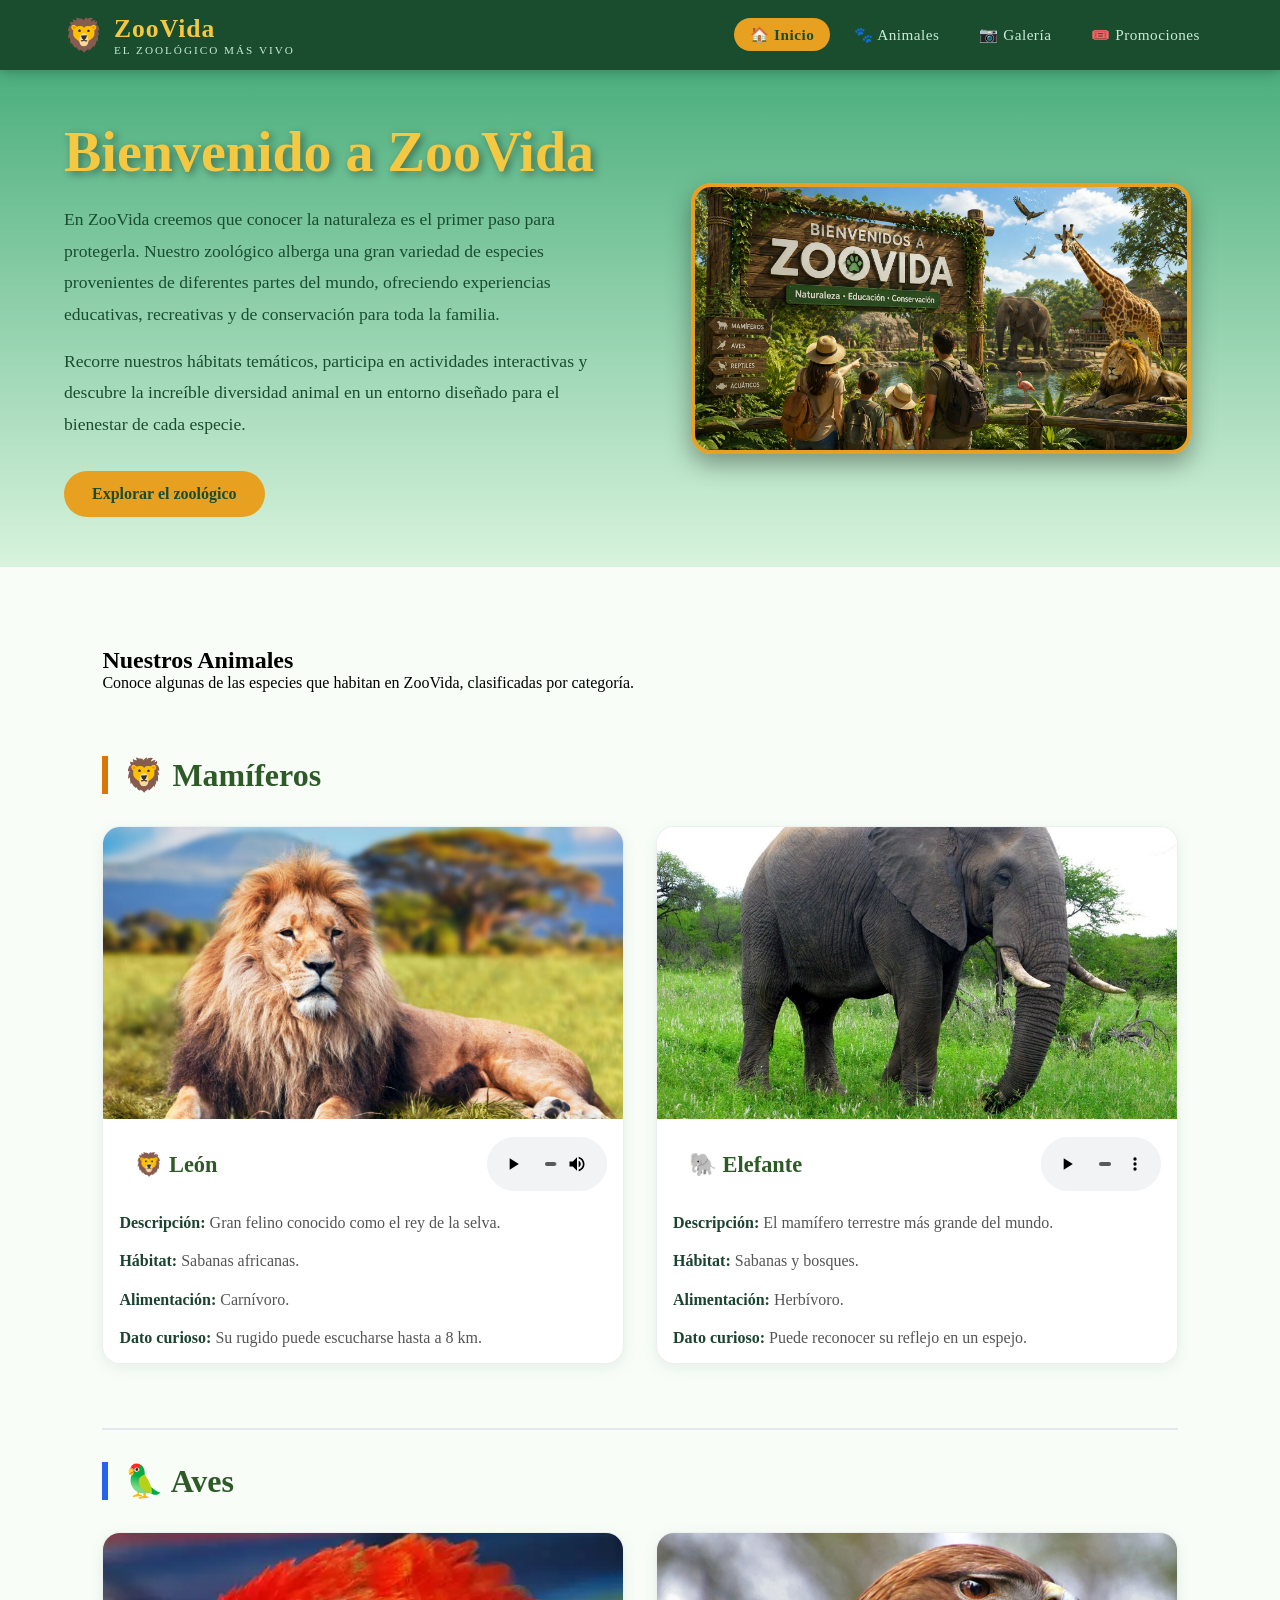
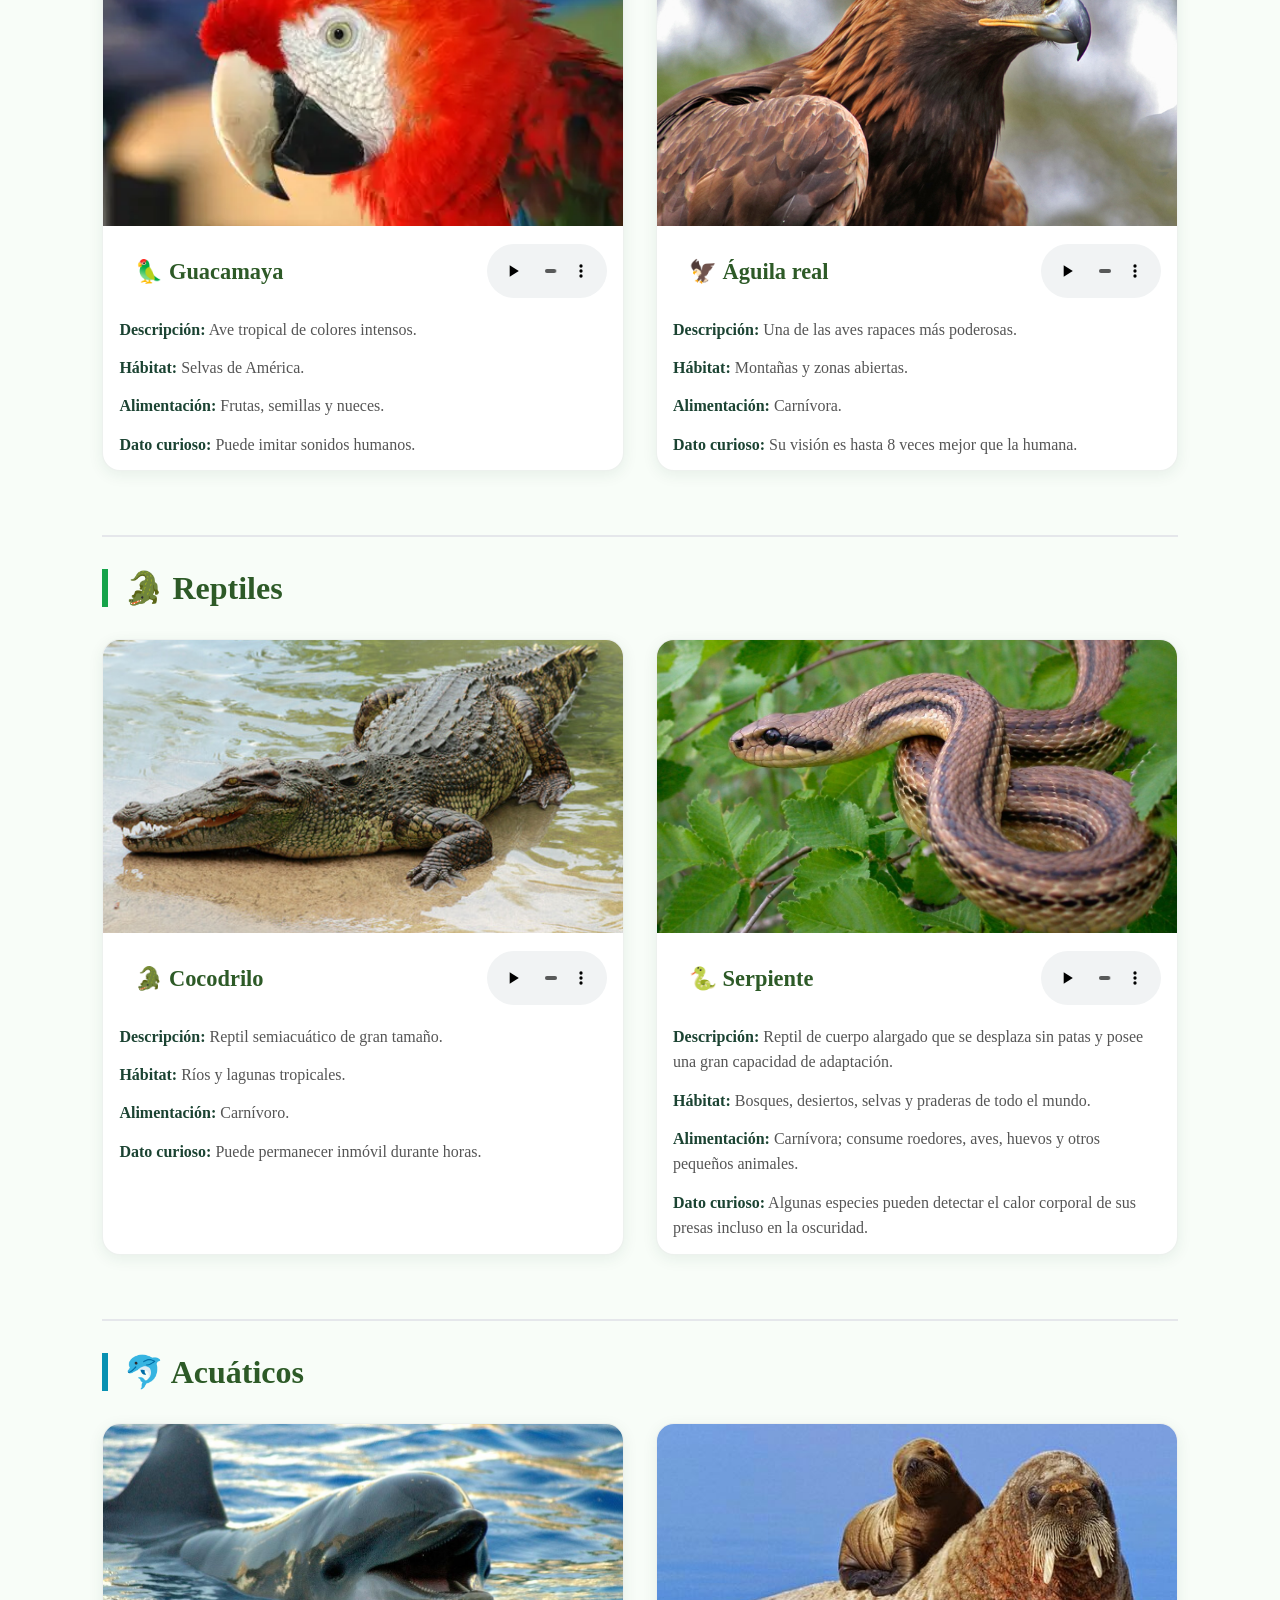
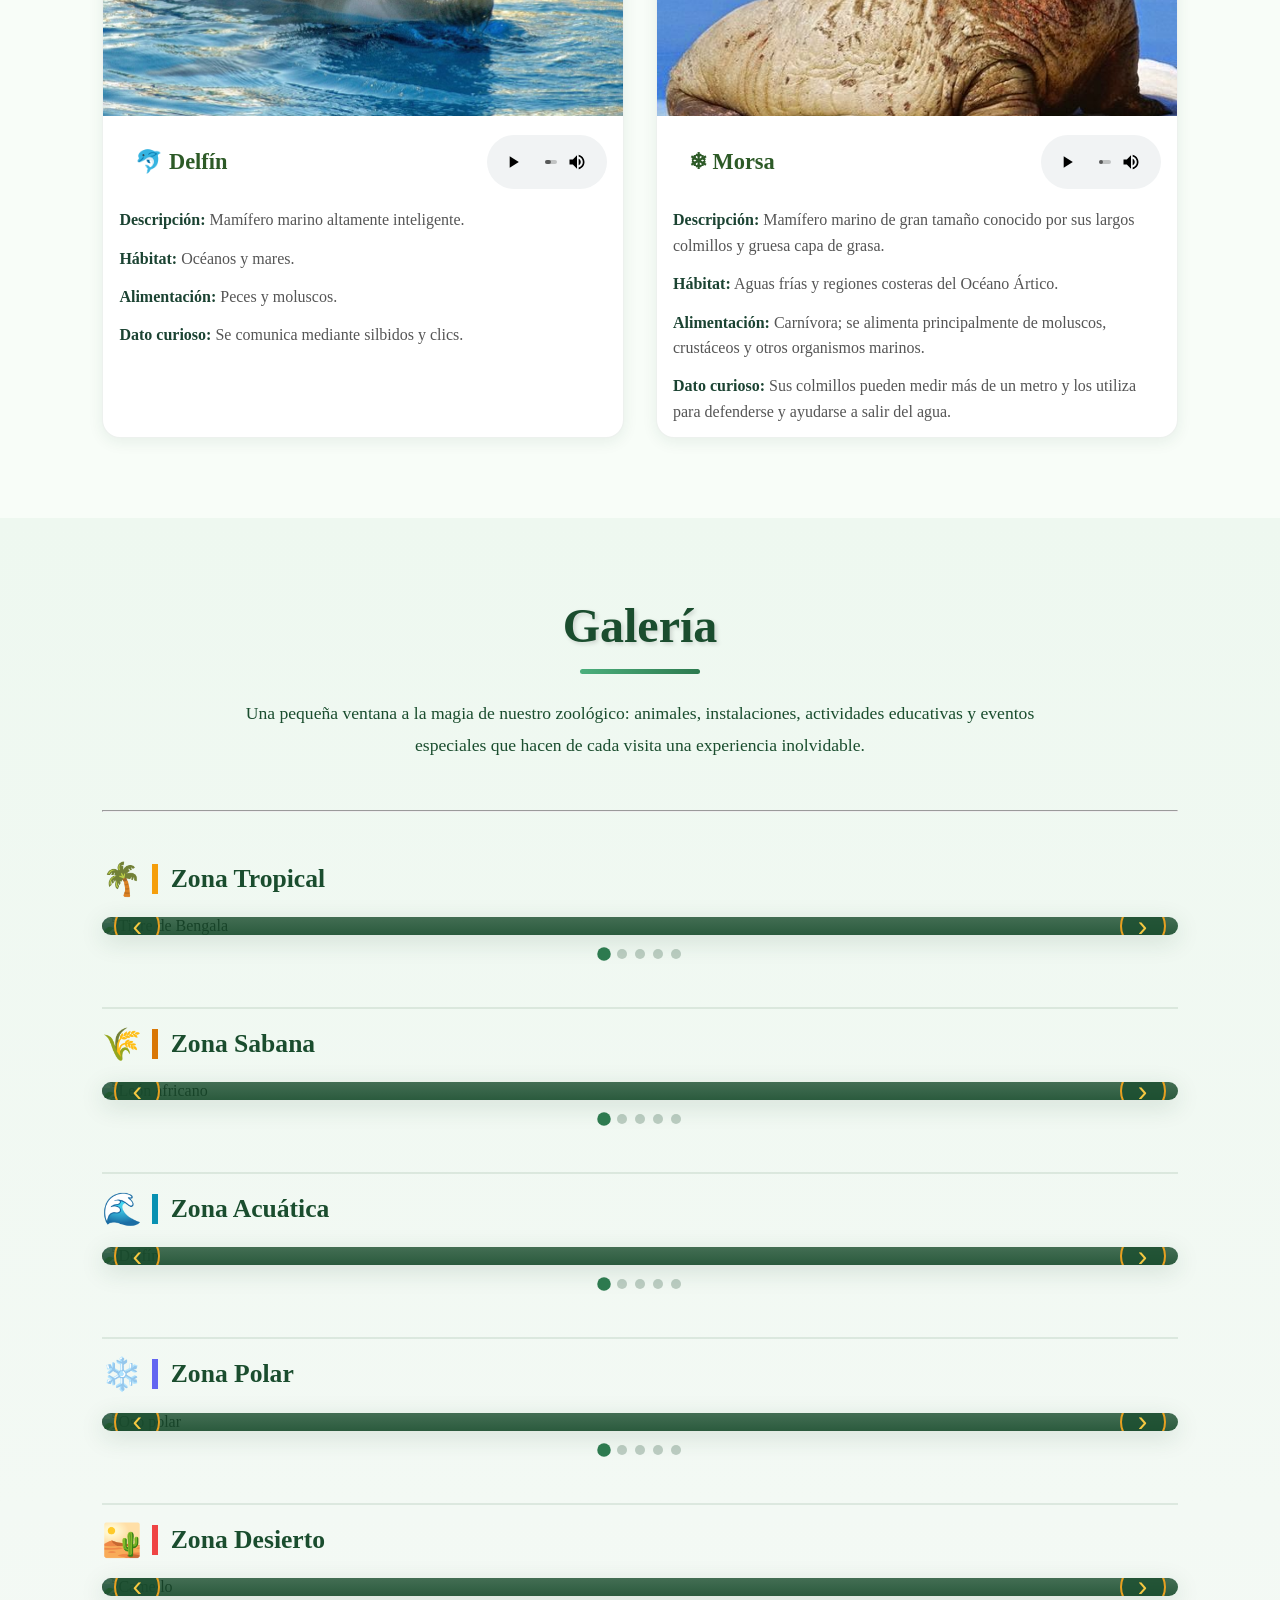
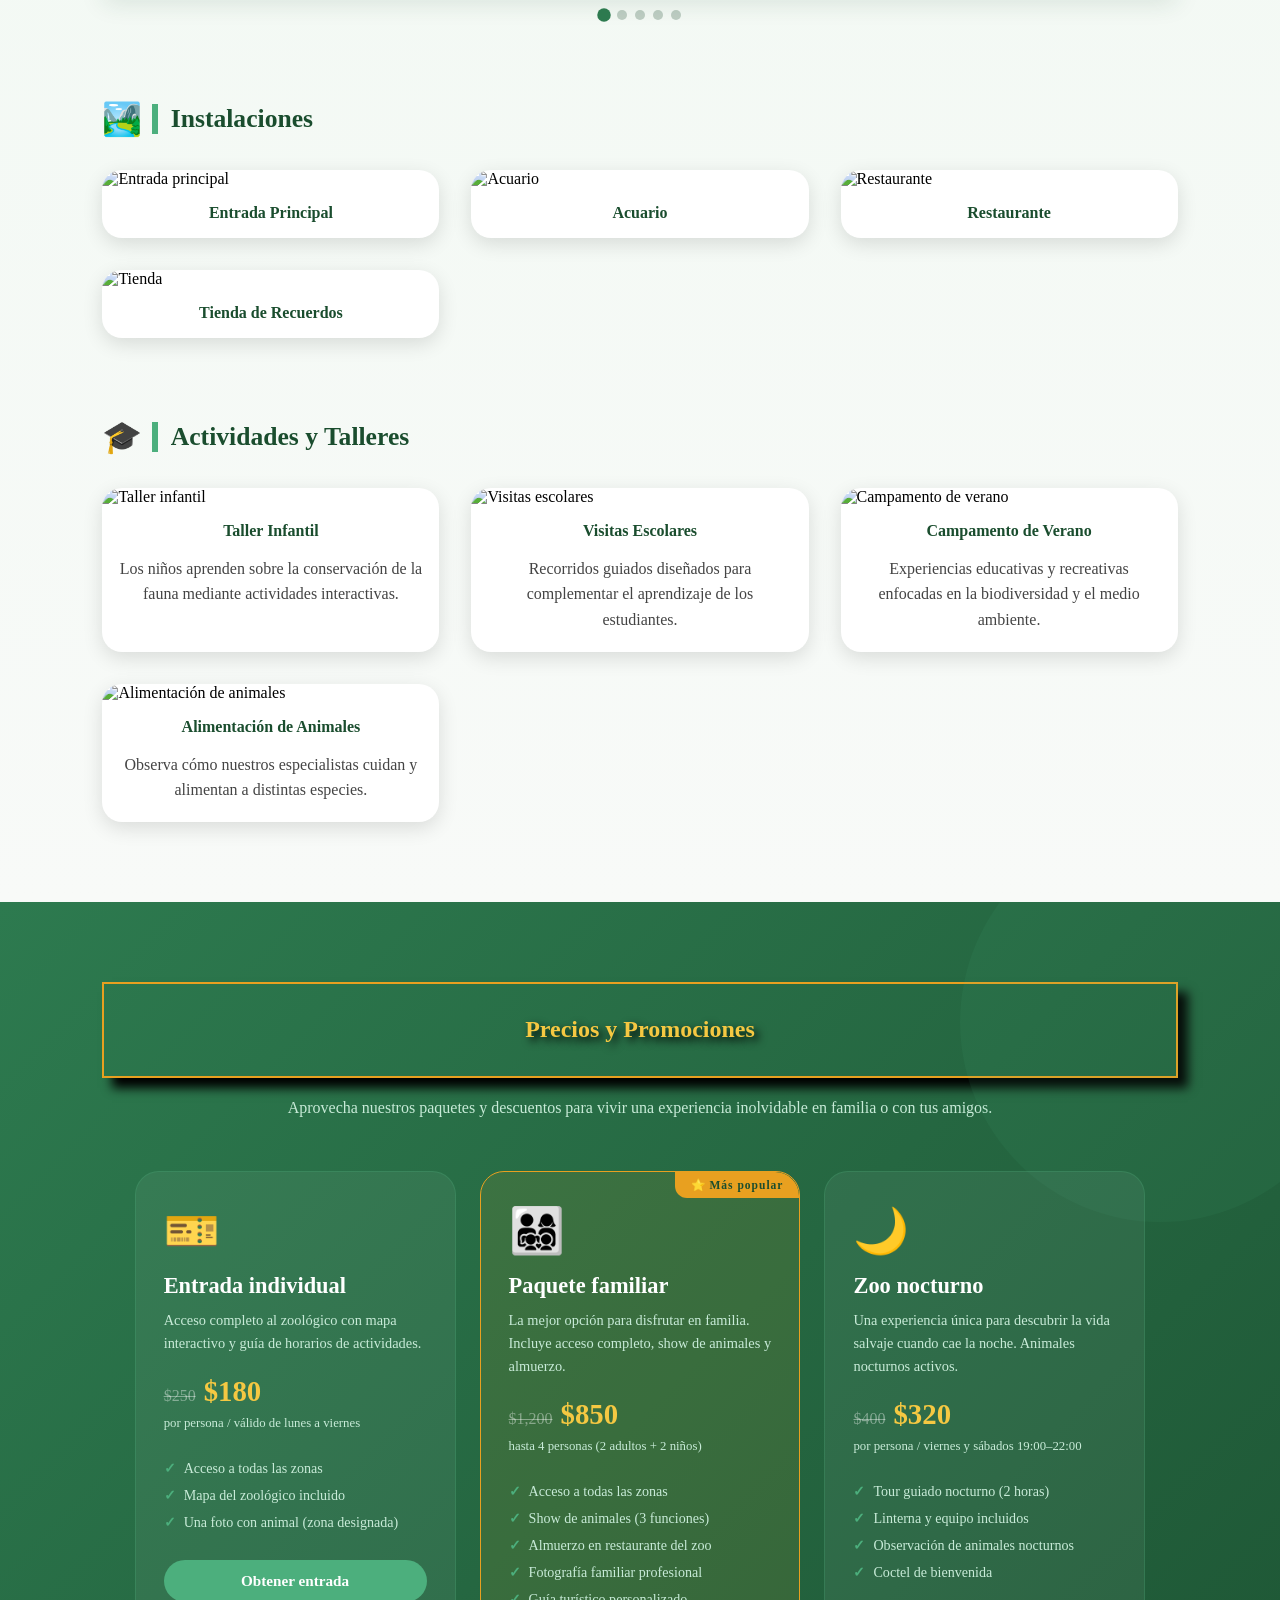
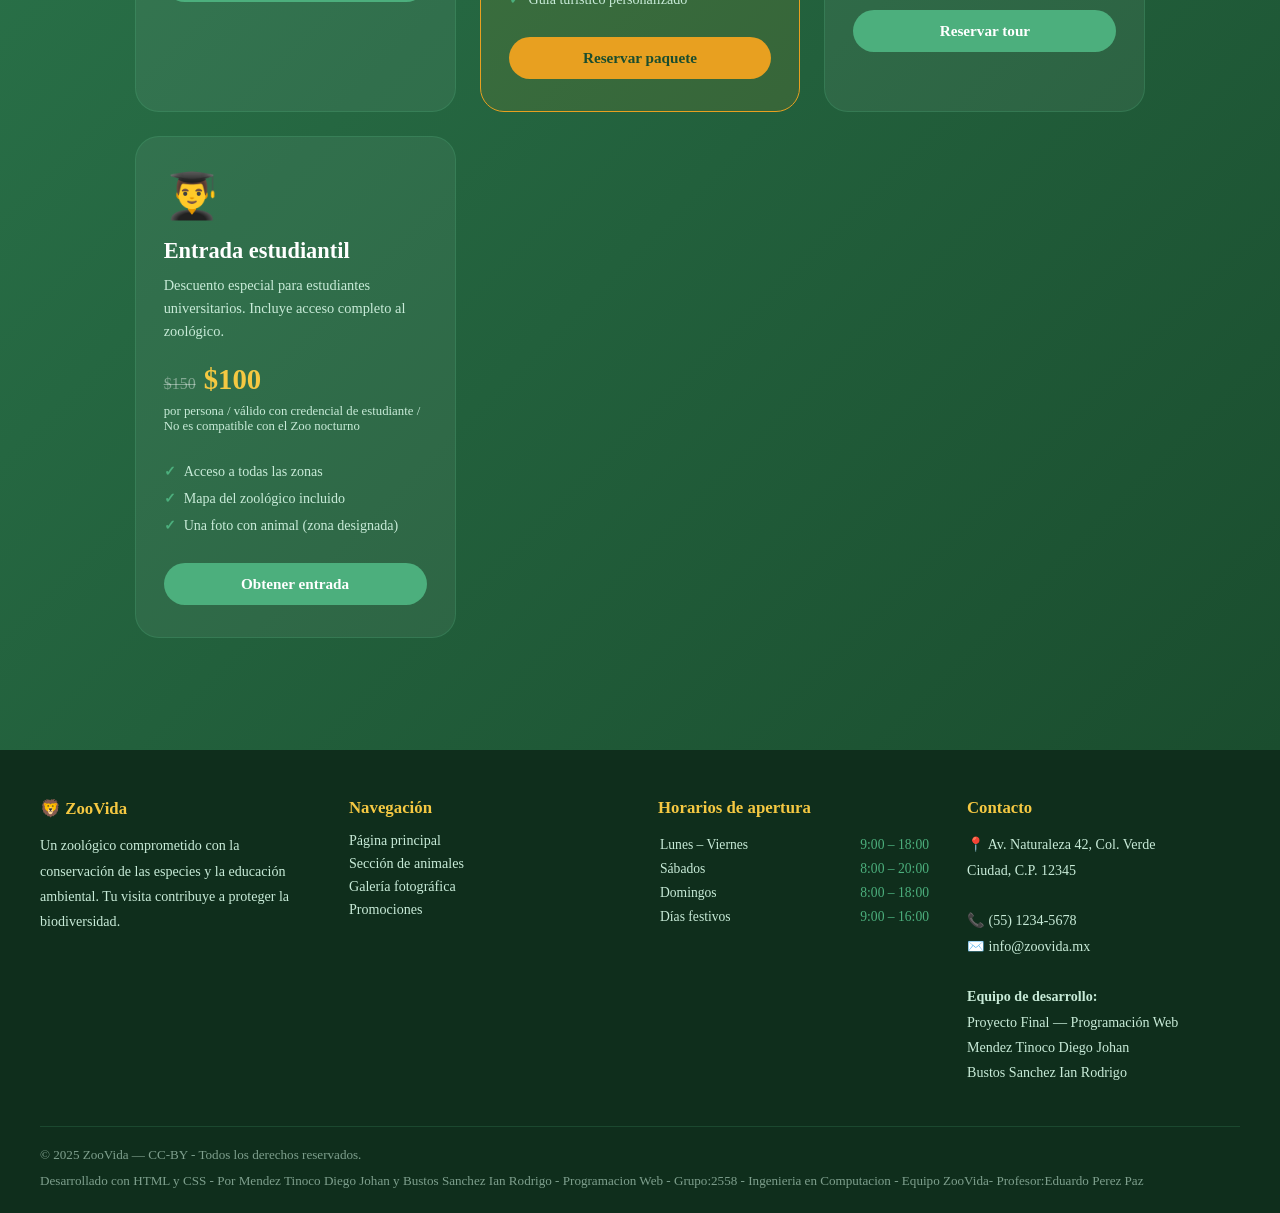
==== commit 817a3b72: "Carrusel" ====
--- a/index.html
+++ b/index.html
@@ -18,7 +18,7 @@
     <meta property="og:type" content="website" />
 
     <meta name="keywords" content="zoológico, animales, león, tigre, panda, jirafa, elefante, CDMX">
-    <link rel="stylesheet" href="css/estilos_proyecto_final.css">
+    <link rel="stylesheet" href="css/estilos.css">
     
 
 </head>
@@ -73,7 +73,7 @@
         </div>
 
         <div class="inicio-imagen">
-            <img src="imagenes_animales/leon.jpeg" alt="León principal de ZooVida">
+            <img src="imagenes_animales/inicio.png" alt="ZooVida">
         </div>
     </div>
 </section>
@@ -239,7 +239,6 @@
 
 <section id="galeria" aria-label="Galería fotográfica de ZooVida">
   <div class="contenedor">
-
     <!-- Encabezado de la galería -->
     <div class="seccion-encabezado">
       <h2 class="seccion-titulo">Galería</h2>
@@ -501,7 +500,74 @@
       </div>
       <div class="carrusel-puntos" id="puntos-desierto"></div>
     </div>
-
+    <section class="galeria-extra">
+
+  <div class="galeria-cat-encabezado">
+    <span class="galeria-cat-icono">🏞️</span>
+    <h3 class="galeria-cat-titulo">Instalaciones</h3>
+  </div>
+
+  <div class="instalaciones-grid">
+
+    <article class="instalacion-card">
+      <img src="imagenes_instalaciones/entrada.jpg" alt="Entrada principal">
+      <h4>Entrada Principal</h4>
+    </article>
+
+    <article class="instalacion-card">
+      <img src="imagenes_instalaciones/acuario.jpg" alt="Acuario">
+      <h4>Acuario</h4>
+    </article>
+
+    <article class="instalacion-card">
+      <img src="imagenes_instalaciones/restaurante.jpg" alt="Restaurante">
+      <h4>Restaurante</h4>
+    </article>
+
+    <article class="instalacion-card">
+      <img src="imagenes_instalaciones/tienda.jpg" alt="Tienda">
+      <h4>Tienda de Recuerdos</h4>
+    </article>
+  </div>
+</section>
+<!-- =============================================
+  ACTIVIDADES Y TALLERES
+============================================= -->
+
+<section class="galeria-extra">
+
+  <div class="galeria-cat-encabezado">
+    <span class="galeria-cat-icono">🎓</span>
+    <h3 class="galeria-cat-titulo">Actividades y Talleres</h3>
+  </div>
+
+  <div class="actividades-grid">
+
+    <article class="actividad-card">
+      <img src="imagenes_actividades/taller_infantil.jpg" alt="Taller infantil">
+      <h4>Taller Infantil</h4>
+      <p>Los niños aprenden sobre la conservación de la fauna mediante actividades interactivas.</p>
+    </article>
+
+    <article class="actividad-card">
+      <img src="imagenes_actividades/visita_escolar.jpg" alt="Visitas escolares">
+      <h4>Visitas Escolares</h4>
+      <p>Recorridos guiados diseñados para complementar el aprendizaje de los estudiantes.</p>
+    </article>
+
+    <article class="actividad-card">
+      <img src="imagenes_actividades/campamento.jpg" alt="Campamento de verano">
+      <h4>Campamento de Verano</h4>
+      <p>Experiencias educativas y recreativas enfocadas en la biodiversidad y el medio ambiente.</p>
+    </article>
+
+    <article class="actividad-card">
+      <img src="imagenes_actividades/alimentacion.jpg" alt="Alimentación de animales">
+      <h4>Alimentación de Animales</h4>
+      <p>Observa cómo nuestros especialistas cuidan y alimentan a distintas especies.</p>
+    </article>
+  </div>
+</section>
   </div><!-- /contenedor -->
 </section>
 
--- a/css/estilos.css
+++ b/css/estilos.css
@@ -0,0 +1,853 @@
+    /* ----------------------------------------
+    VARIABLES GLOBALES
+    ---------------------------------------- */
+    *, *::before, *::after {
+    box-sizing: border-box;
+    margin: 0;
+    padding: 0;
+    }
+
+    :root {
+    --radio: 12px;
+    --radio-grande: 24px;
+      /* Paleta de colores principal */
+    --verde-oscuro:   #1a4d2e;
+    --verde-medio:    #2d7a4f;
+    --verde-claro:    #4caf7d;
+    --verde-suave:    #c8ebd8;
+    --dorado:         #e8a020;
+    --dorado-claro:   #f5c842;
+    --terracota:      #c0522a;
+    --crema:          #fdf6e3;
+    --blanco:         #ffffff;
+    --gris-texto:     #2c2c2c;
+    --gris-suave:     #f4f1eb;
+    --sombra:         rgba(26, 77, 46, 0.15);
+
+      /* Tipografía */
+    --fuente-titulo: 'Georgia', 'Times New Roman', serif;
+    --fuente-cuerpo: 'Segoe UI', 'Helvetica Neue', Arial, sans-serif;
+    }
+
+
+    /* ----------------------------------------
+    ENCABEZADO Y NAVEGACIÓN
+    ---------------------------------------- */
+    header {
+    position: sticky;
+    top: 0;
+    z-index: 1000;
+    background-color: var(--verde-oscuro);
+    box-shadow: 0 2px 12px rgba(0,0,0,0.25);
+    }
+
+    /* Barra de navegación interior */
+    nav {
+    display: flex;
+    align-items: center;
+    justify-content: space-between;
+    max-width: 1200px;
+    margin: 0 auto;
+    padding: 0 24px;
+    height: 70px;
+    }
+
+    /* Logo del zoológico */
+    .logo {
+    display: flex;
+    align-items: center;
+    gap: 10px;
+    text-decoration: none;
+    color: var(--blanco);
+    transition: transform 0.4s ease;
+}
+
+    .logo-icono {
+    font-size: 32px;
+    }
+
+    .logo-texto {
+    font-family: var(--fuente-titulo);
+    font-size: 1.6rem;
+    font-weight: bold;
+    letter-spacing: 1px;
+    color: var(--dorado-claro);
+    }
+
+    .logo-subtexto {
+    font-size: 0.7rem;
+    color: var(--verde-suave);
+    display: block;
+    letter-spacing: 2px;
+    text-transform: uppercase;
+    }
+.logo * {
+    transition:
+        color 0.3s ease,
+        transform 0.8s ease-in-out;
+}
+.logo:hover {
+    transform: scale(1.3);
+}
+
+.logo:hover .logo-icono {
+    transform: rotate(20deg);
+}
+
+.logo:hover .logo-texto {
+    color: orange;
+}
+    /* Lista de enlaces de navegación */
+    .nav-links {
+    list-style: none;
+    display: flex;
+    gap: 8px;
+    }
+
+    .nav-links li a {
+    color: var(--verde-suave);
+    text-decoration: none;
+    font-size: 0.95rem;
+    padding: 8px 16px;
+    border-radius: 30px;
+    letter-spacing: 0.5px;
+    transition: all 0.6s ease;
+    }
+
+    /* Estado hover en los enlaces */
+    .nav-links li a:hover {
+    background-color: var(--verde-claro);
+    color: var(--blanco);
+    }
+
+    /* Enlace activo o resaltado */
+    .nav-links li a.activo {
+    background-color: var(--dorado);
+    color: var(--verde-oscuro);
+    font-weight: bold;
+    }
+
+/*=============================================
+INICO
+============================================= */
+#inicio{
+    background: linear-gradient(
+        180deg,
+        var(--verde-claro) 0%,
+        #d8f3dc 100%
+    );
+    padding: 50px 5%;
+}
+
+.inicio-contenedor{
+    max-width: 1200px;
+    margin: auto;
+
+    display: flex;
+    justify-content: space-between;
+    align-items: center;
+    gap: 50px;
+}
+
+.inicio-texto{
+    flex: 1;
+}
+
+.inicio-texto h1{
+    font-family: var(--fuente-titulo);
+    font-size: 3.5rem;
+    color: var(--dorado-claro);
+    text-shadow: 3px 3px 8px rgba(0,0,0,0.4);
+    margin-bottom: 20px;
+}
+
+.inicio-texto p{
+    font-size: 1.1rem;
+    line-height: 1.8;
+    margin-bottom: 15px;
+    color: var(--verde-oscuro);
+}
+
+.inicio-boton{
+    display: inline-block;
+    margin-top: 15px;
+    padding: 14px 28px;
+
+    background-color: var(--dorado);
+    color: var(--verde-oscuro);
+
+    text-decoration: none;
+    font-weight: bold;
+    border-radius: 30px;
+
+    transition: all 0.3s ease;
+}
+
+.inicio-boton:hover{
+    background-color: var(--dorado-claro);
+    transform: translateY(-4px);
+}
+
+.inicio-imagen{
+    flex: 1;
+    display: flex;
+    justify-content: center;
+}
+
+.inicio-imagen img{
+    width: 100%;
+    max-width: 500px;
+
+    border-radius: 20px;
+    border: 4px solid var(--dorado);
+
+    box-shadow: 0 10px 25px rgba(0,0,0,0.35);
+
+    transition: transform 0.4s ease;
+}
+
+.inicio-imagen img:hover{
+    transform: scale(1.03);
+}
+/*=============================================
+ANIMALES
+============================================= */
+#animales{
+padding: 5rem 8%;
+     background: #f8fdf8;
+}
+
+.categoria-animal{
+    margin-top: 4rem;
+}
+
+.categoria-animal h3{
+    font-size: 2rem;
+    margin-bottom: 2rem;
+    color: #2d5a27;
+    border-left: 6px solid #4caf50;
+    padding-left: 1rem;
+}
+.mamiferos h3{
+    border-color:#d97706;
+}
+.animal-encabezado{
+    display: flex;
+    align-items: center;
+    justify-content: space-between;
+    gap: 1rem;
+    margin: 1rem;
+}
+
+.animal-encabezado h4{
+    margin: 0;
+}
+
+.animal-encabezado audio{
+    width: 120px;
+}
+.aves h3{
+    border-color:#2563eb;
+}
+
+.reptiles h3{
+    border-color:#16a34a;
+}
+
+.acuaticos h3{
+    border-color:#0891b2;
+}
+.animales-grid{
+    display: grid;
+    grid-template-columns: repeat(auto-fit, minmax(280px, 1fr));
+    gap: 2rem;
+}
+
+.animal-tarjeta{
+    background: var(--blanco);
+    border: 1px solid rgba(26,77,46,.08);
+    border-radius: 18px;
+    overflow: hidden;
+    box-shadow: 0 4px 15px rgba(26,77,46,.08);
+    transition: .35s ease;
+}
+
+.animal-tarjeta:hover{
+    transform: translateY(-8px);
+    box-shadow: 0 10px 25px rgba(0,0,0,.15);
+}
+
+.animal-tarjeta img{
+    width: 100%;
+    aspect-ratio: 16 / 9;
+    object-fit: cover;
+    display: block;
+}
+
+.animal-tarjeta h4{
+    font-size: 1.4rem;
+    color: #2d5a27;
+    margin: 1rem;
+}
+
+.animal-tarjeta p{
+    margin: .8rem 1rem;
+    line-height: 1.6;
+    color: #555;
+}
+
+.animal-tarjeta strong{
+    color: #1b4332;
+}
+
+.categoria-animal + .categoria-animal{
+    padding-top: 2rem;
+    border-top: 2px solid #e5e7eb;
+}
+/*=============================================
+  GALERÍA 
+============================================= */
+
+/* ── Sección principal ─────────────────────── */
+#galeria {
+ background: linear-gradient(
+        to bottom,
+        #eef8f0,
+        #f8faf8
+    );
+    padding: 5rem 8%;
+}
+
+#galeria .seccion-titulo{
+    text-align: center;
+    font-size: 3rem;
+    color: var(--verde-oscuro);
+    margin-bottom: .5rem;
+    text-shadow: 2px 2px 4px rgba(0,0,0,.15);
+}
+
+#galeria .seccion-titulo::after{
+    content: "";
+    display: block;
+    width: 120px;
+    height: 5px;
+    background: linear-gradient(
+        to right,
+        var(--verde-claro),
+        var(--verde-medio)
+    );
+    margin: 1rem auto 0;
+    border-radius: 20px;
+}
+
+#galeria .seccion-descripcion{
+    color: var(--verde-oscuro);
+    text-align: center;
+    max-width: 850px;
+    margin: 1.5rem auto 3rem;
+    font-size: 1.1rem;
+    line-height: 1.8;
+}
+
+/* ── Bloque de categoría ───────────────────── */
+.galeria-categoria {
+  margin-top: 4rem;
+}
+
+/* Encabezado de cada categoría */
+.galeria-cat-encabezado {
+  display: flex;
+  align-items: center;
+  gap: 0.6rem;
+  margin-bottom: 1.2rem;
+}
+
+.galeria-cat-icono {
+  font-size: 2rem;
+}
+
+.galeria-cat-titulo {
+  font-family: var(--fuente-titulo);
+  font-size: 1.6rem;
+  color: var(--verde-oscuro);
+  border-left: 6px solid var(--verde-claro);
+  padding-left: 0.8rem;
+  margin: 0;
+}
+
+/* Carrusel*/
+.carrusel-wrapper {
+  position: relative;
+  overflow: hidden;
+  border-radius: 18px;
+  box-shadow: 0 6px 24px var(--sombra);
+}
+
+/* ── Pista deslizante ──────────────────────── */
+.carrusel-pista {
+  display: flex;
+  transition: transform 0.5s cubic-bezier(0.4, 0, 0.2, 1);
+}
+
+/* ── Tarjeta individual ────────────────────── */
+.tarjeta-carrusel {
+  min-width: 100%;          /* una tarjeta visible a la vez */
+  position: relative;
+  flex-shrink: 0;
+}
+
+.tarjeta-carrusel img{
+    width:100%;
+    height: clamp(350px, 50vw, 600px);
+    object-fit: cover;
+    object-position: center;
+}
+
+.galeria-categoria{
+    margin-top:3rem;
+}
+/* Capa de información sobre la imagen */
+.tarjeta-carrusel-info {
+  position: absolute;
+  bottom: 0;
+  left: 0;
+  right: 0;
+  background: linear-gradient(
+    to top,
+    rgba(26, 77, 46, 0.92) 0%,
+    rgba(26, 77, 46, 0.5)  60%,
+    transparent            100%
+  );
+  color: var(--blanco);
+  padding: 2rem 2rem 1.6rem;
+  transform: translateY(0);
+  transition: padding 0.3s ease;
+}
+
+.tarjeta-carrusel:hover .tarjeta-carrusel-info {
+  padding-bottom: 2rem;
+}
+
+.tarjeta-carrusel-info h4 {
+  font-family: var(--fuente-titulo);
+  font-size: 1.4rem;
+  color: var(--dorado-claro);
+  margin-bottom: 0.4rem;
+  text-shadow: 0 2px 6px rgba(0,0,0,0.5);
+}
+
+.tarjeta-carrusel-info p {
+  font-size: 0.92rem;
+  color: var(--crema);
+  line-height: 1.55;
+  margin: 0;
+}
+
+/* ── Botones prev / next ───────────────────── */
+.carrusel-btn {
+  position: absolute;
+  top: 50%;
+  transform: translateY(-50%);
+  z-index: 10;
+
+  background: rgba(26, 77, 46, 0.75);
+  color: var(--dorado-claro);
+  border: 2px solid var(--dorado);
+  border-radius: 50%;
+
+  width: 46px;
+  height: 46px;
+  font-size: 1.8rem;
+  line-height: 1;
+
+  cursor: pointer;
+  transition: background 0.3s ease, transform 0.2s ease;
+
+  display: flex;
+  align-items: center;
+  justify-content: center;
+}
+
+.carrusel-btn:hover {
+  background: var(--verde-medio);
+  transform: translateY(-50%) scale(1.1);
+}
+
+.carrusel-btn--prev { left: 12px; }
+.carrusel-btn--next { right: 12px; }
+
+/* ── Puntos de navegación*/
+.carrusel-puntos {
+  display: flex;
+  justify-content: center;
+  gap: 8px;
+  margin-top: 14px;
+}
+
+.carrusel-punto {
+  width: 10px;
+  height: 10px;
+  border-radius: 50%;
+  border: none;
+  background: rgba(26, 77, 46, 0.25);
+  cursor: pointer;
+  transition: background 0.3s ease, transform 0.3s ease;
+}
+
+.carrusel-punto.activo {
+  background: var(--verde-medio);
+  transform: scale(1.35);
+}
+
+.carrusel-punto:hover {
+  background: var(--verde-claro);
+}
+
+/* ── Color de borde por categoría ──────────── */
+.galeria-categoria:nth-child(2) .galeria-cat-titulo { border-color: #f59e0b; } /* tropical  */
+.galeria-categoria:nth-child(3) .galeria-cat-titulo { border-color: #d97706; } /* sabana    */
+.galeria-categoria:nth-child(4) .galeria-cat-titulo { border-color: #0891b2; } /* acuático  */
+.galeria-categoria:nth-child(5) .galeria-cat-titulo { border-color: #6366f1; } /* polar     */
+.galeria-categoria:nth-child(6) .galeria-cat-titulo { border-color: #ef4444; } /* desierto  */
+
+/* ── Separador entre categorías ───────────── */
+.galeria-categoria + .galeria-categoria {
+  padding-top: 1rem;
+  border-top: 2px solid rgba(26, 77, 46, 0.1);
+}
+.galeria-extra{
+    margin-top: 5rem;
+}
+
+.instalaciones-grid,
+.actividades-grid{
+    display: grid;
+    grid-template-columns: repeat(auto-fit, minmax(260px, 1fr));
+    gap: 2rem;
+    margin-top: 2rem;
+}
+
+.instalacion-card,
+.actividad-card{
+    background: var(--blanco);
+    border-radius: 20px;
+    overflow: hidden;
+    box-shadow: 0 6px 20px rgba(0,0,0,.12);
+    transition: .3s ease;
+}
+
+.instalacion-card:hover,
+.actividad-card:hover{
+    transform: translateY(-8px);
+}
+
+.instalacion-card img,
+.actividad-card img{
+    width: 100%;
+    height: 220px;
+    object-fit: cover;
+}
+
+.instalacion-card h4,
+.actividad-card h4{
+    padding: 1rem;
+    color: var(--verde-oscuro);
+    text-align: center;
+}
+
+.actividad-card p{
+    padding: 0 1rem 1.2rem;
+    text-align: center;
+    line-height: 1.6;
+    color: #444;
+}
+/*=============================================
+PROMOCIONES
+============================================= */
+    #promociones {
+    background: linear-gradient(
+        135deg,
+        var(--verde-medio),
+        var(--verde-oscuro)
+    );
+    position: relative;
+    overflow: hidden;
+    padding: 5rem 8%;
+}
+
+    /* Patrón decorativo de fondo en promociones */
+    #promociones::before {
+      content: '';
+      position: absolute;
+      top: -80px;
+      right: -80px;
+      width: 400px;
+      height: 400px;
+      border-radius: 50%;
+      background: rgba(76,175,125,0.08);
+      pointer-events: none;
+    }
+
+    #promociones .seccion-titulo {
+      color: var(--dorado-claro);
+      text-align: center;
+      border: solid var(--dorado) 2px;
+      padding: 3%;
+      box-shadow: black 10px 10px 10px;
+      text-shadow: black 4px 4px 8px;
+    }
+
+    #promociones .seccion-descripcion {
+      color: var(--verde-suave);
+      text-align: center;
+      padding: 2%;
+    }
+
+    /* Grid de tarjetas de promoción */
+    .promos-grid {
+      display: grid;
+      grid-template-columns: repeat(auto-fit, minmax(300px, 1fr));
+      gap: 24px;
+      padding: 3%;
+    }
+
+    /* Tarjeta de promoción */
+    .promo-card {
+      background: rgba(255,255,255,0.06);
+      border: 1px solid rgba(76,175,125,0.25);
+      border-radius: var(--radio-grande);
+      padding: 32px 28px;
+      position: relative;
+      overflow: hidden;
+    }
+
+    .promo-card:hover {
+      background: rgba(255,255,255,0.1);
+      transform: translateY(-4px);
+    }
+
+    /* Tarjeta destacada / popular */
+    .promo-card.destacada {
+      border-color: var(--dorado);
+      background: rgba(232,160,32,0.1);
+    }
+
+    /* Badge "Más popular" */
+    .promo-popular-badge {
+      position: absolute;
+      top: 0;
+      right: 0;
+      background: var(--dorado);
+      color: var(--verde-oscuro);
+      font-size: 0.72rem;
+      font-weight: bold;
+      letter-spacing: 1px;
+      padding: 6px 16px;
+      border-radius: 0 var(--radio-grande) 0 var(--radio);
+    }
+
+    .promo-icono {
+      font-size: 2.8rem;
+      margin-bottom: 16px;
+      display: block;
+    }
+
+    .promo-titulo {
+      font-family: var(--fuente-titulo);
+      font-size: 1.4rem;
+      color: var(--blanco);
+      margin-bottom: 10px;
+    }
+
+    .promo-descripcion {
+      font-size: 0.9rem;
+      color: var(--verde-suave);
+      margin-bottom: 20px;
+      line-height: 1.6;
+    }
+
+    /* Precio de la promoción */
+    .promo-precio {
+      display: flex;
+      align-items: baseline;
+      gap: 8px;
+      margin-bottom: 8px;
+    }
+
+    .precio-tachado {
+      font-size: 1rem;
+      color: rgba(255,255,255,0.4);
+      text-decoration: line-through;
+    }
+
+    .precio-actual {
+      font-size: 1.8rem;
+      font-weight: bold;
+      color: var(--dorado-claro);
+    }
+
+    .precio-nota {
+      font-size: 0.8rem;
+      color: var(--verde-suave);
+      margin-bottom: 24px;
+    }
+
+    /* Lista de beneficios de la promoción */
+    .promo-beneficios {
+      list-style: none;
+      margin-bottom: 24px;
+    }
+
+    .promo-beneficios li {
+      font-size: 0.88rem;
+      color: var(--verde-suave);
+      padding: 5px 0;
+      display: flex;
+      align-items: center;
+      gap: 8px;
+    }
+
+    .promo-beneficios li::before {
+      content: '✓';
+      color: var(--verde-claro);
+      font-weight: bold;
+    }
+
+    /* Botón de la tarjeta de promoción */
+    .promo-boton {
+      display: block;
+      text-align: center;
+      background-color: var(--verde-claro);
+      color: var(--blanco);
+      text-decoration: none;
+      padding: 12px;
+      border-radius: 30px;
+      font-weight: 600;
+      font-size: 0.95rem;
+       transition: background-color 0.3s ease;
+    }
+
+    .promo-boton:hover {
+      background-color: var(--verde-medio);
+    }
+
+    .promo-card.destacada .promo-boton {
+      background-color: var(--dorado);
+      color: var(--verde-oscuro);
+    }
+
+    .promo-card.destacada .promo-boton:hover {
+      background-color: var(--dorado-claro);
+    }
+
+    /* Cupón de descuento */
+    .cupon {
+      border: 2px dashed rgba(255,255,255,0.2);
+      border-radius: var(--radio);
+      padding: 10px 16px;
+      text-align: center;
+      margin-bottom: 16px;
+    }
+
+    .cupon-codigo {
+      font-family: 'Courier New', monospace;
+      font-size: 1.1rem;
+      font-weight: bold;
+      color: var(--dorado-claro);
+      letter-spacing: 3px;
+    }
+
+    .cupon-etiqueta {
+      font-size: 0.75rem;
+      color: var(--verde-suave);
+    }
+
+
+/*=============================================
+FOOTER
+============================================= */
+
+    footer {
+      background-color: #0f2e1c;
+      color: var(--verde-suave);
+      padding: 48px 20px 24px;
+    }
+
+    .footer-contenido {
+      max-width: 1200px;
+      margin: 0 auto;
+    }
+
+    /* Grid del footer */
+    .footer-grid {
+      display: grid;
+      grid-template-columns: repeat(auto-fit, minmax(200px, 1fr));
+      gap: 36px;
+      margin-bottom: 40px;
+    }
+
+    .footer-columna h4 {
+      color: var(--dorado-claro);
+      font-family: var(--fuente-titulo);
+      font-size: 1.05rem;
+      margin-bottom: 14px;
+    }
+
+    .footer-columna p,
+    .footer-columna address {
+      font-size: 0.88rem;
+      line-height: 1.8;
+      font-style: normal;
+    }
+
+    .footer-columna ul {
+      list-style: none;
+    }
+
+    .footer-columna ul li {
+      margin-bottom: 6px;
+      font-size: 0.88rem;
+    }
+
+    .footer-columna ul li a {
+      color: var(--verde-suave);
+      text-decoration: none;
+      transition: color 0.2s;
+    }
+
+    .footer-columna ul li a:hover {
+      color: var(--dorado-claro);
+    }
+
+    /* Tabla de horarios */
+    .horarios-tabla {
+      width: 100%;
+      font-size: 0.85rem;
+    }
+
+    .horarios-tabla td {
+      padding: 3px 0;
+    }
+
+    .horarios-tabla td:last-child {
+      text-align: right;
+      color: var(--verde-claro);
+    }
+
+    /* Línea divisoria del footer */
+    .footer-divisor {
+      border: none;
+      border-top: 1px solid rgba(76,175,125,0.2);
+      margin-bottom: 20px;
+    }
+
+    /* Barra de copyright */
+    .footer-copyright {
+      display: flex;
+      align-items: center;
+      justify-content: space-between;
+      flex-wrap: wrap;
+      gap: 10px;
+      font-size: 0.82rem;
+      color: rgba(200,235,216,0.6);
+    }
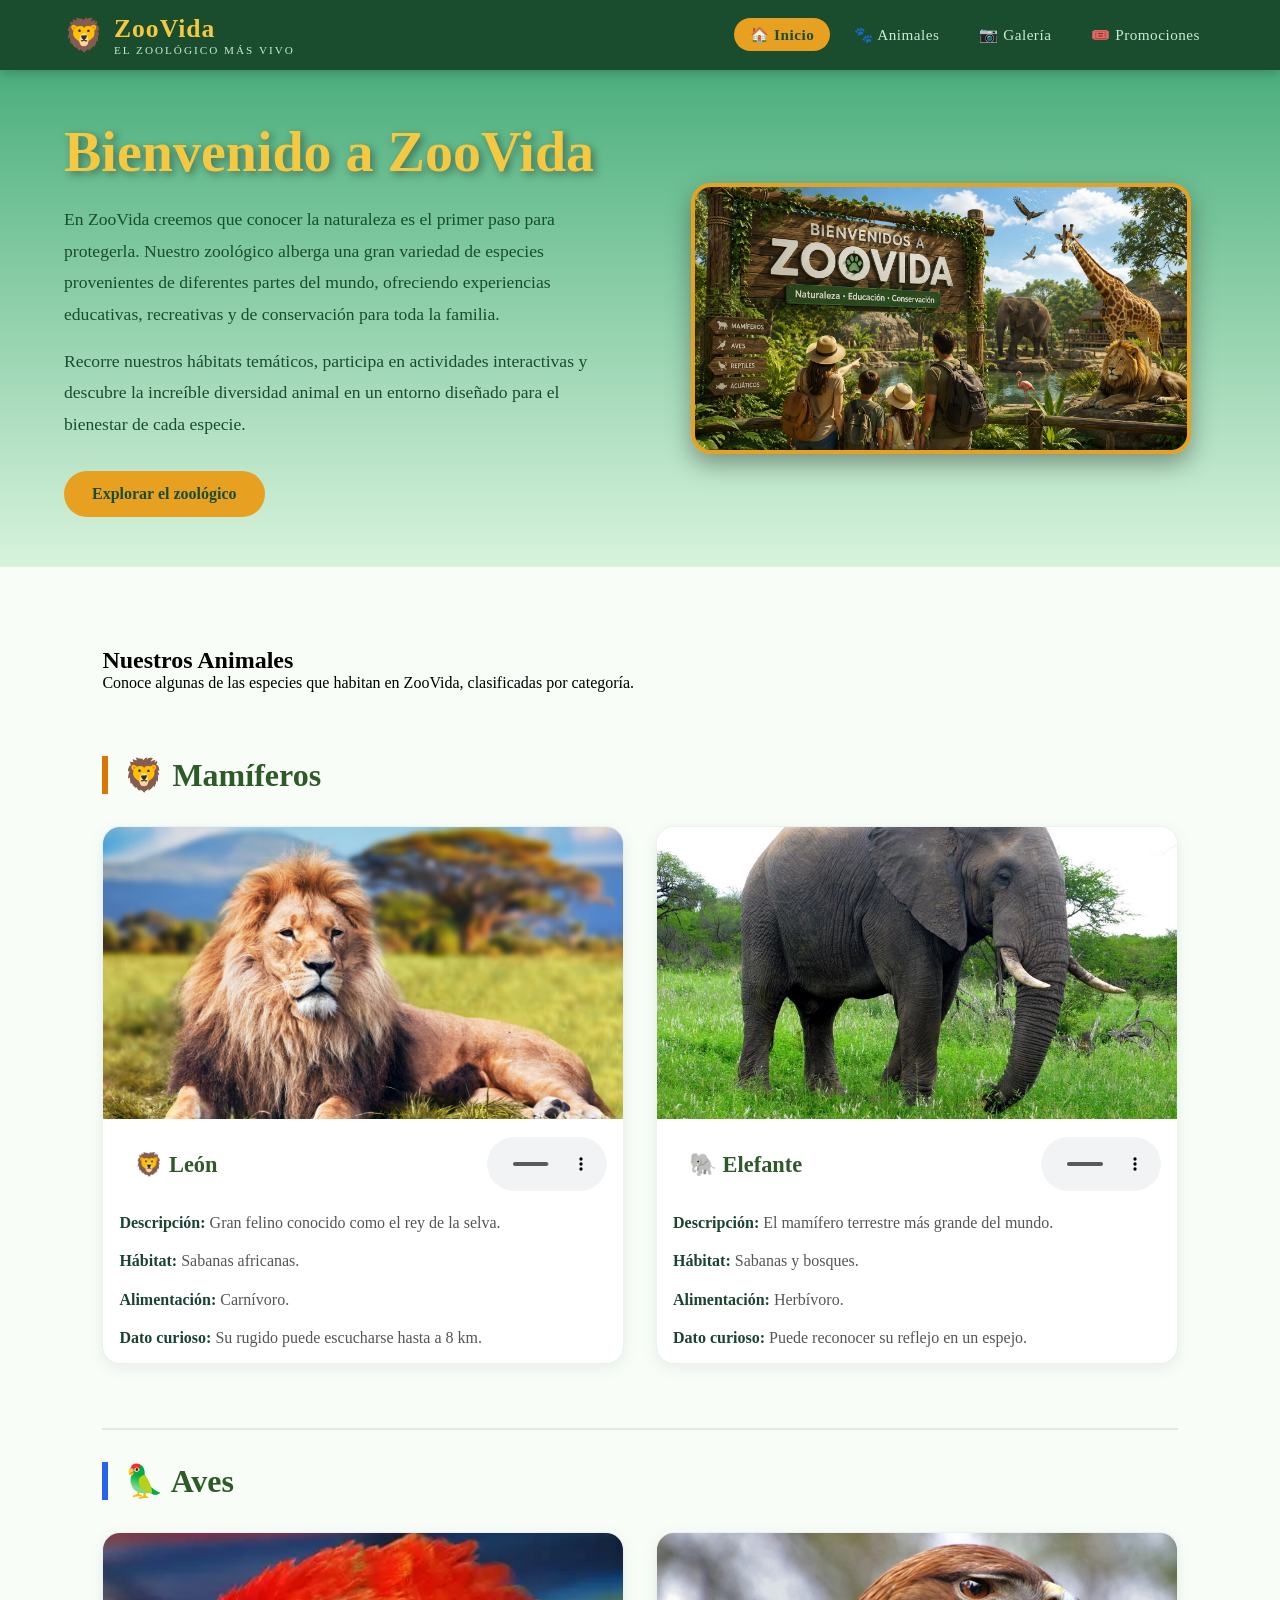
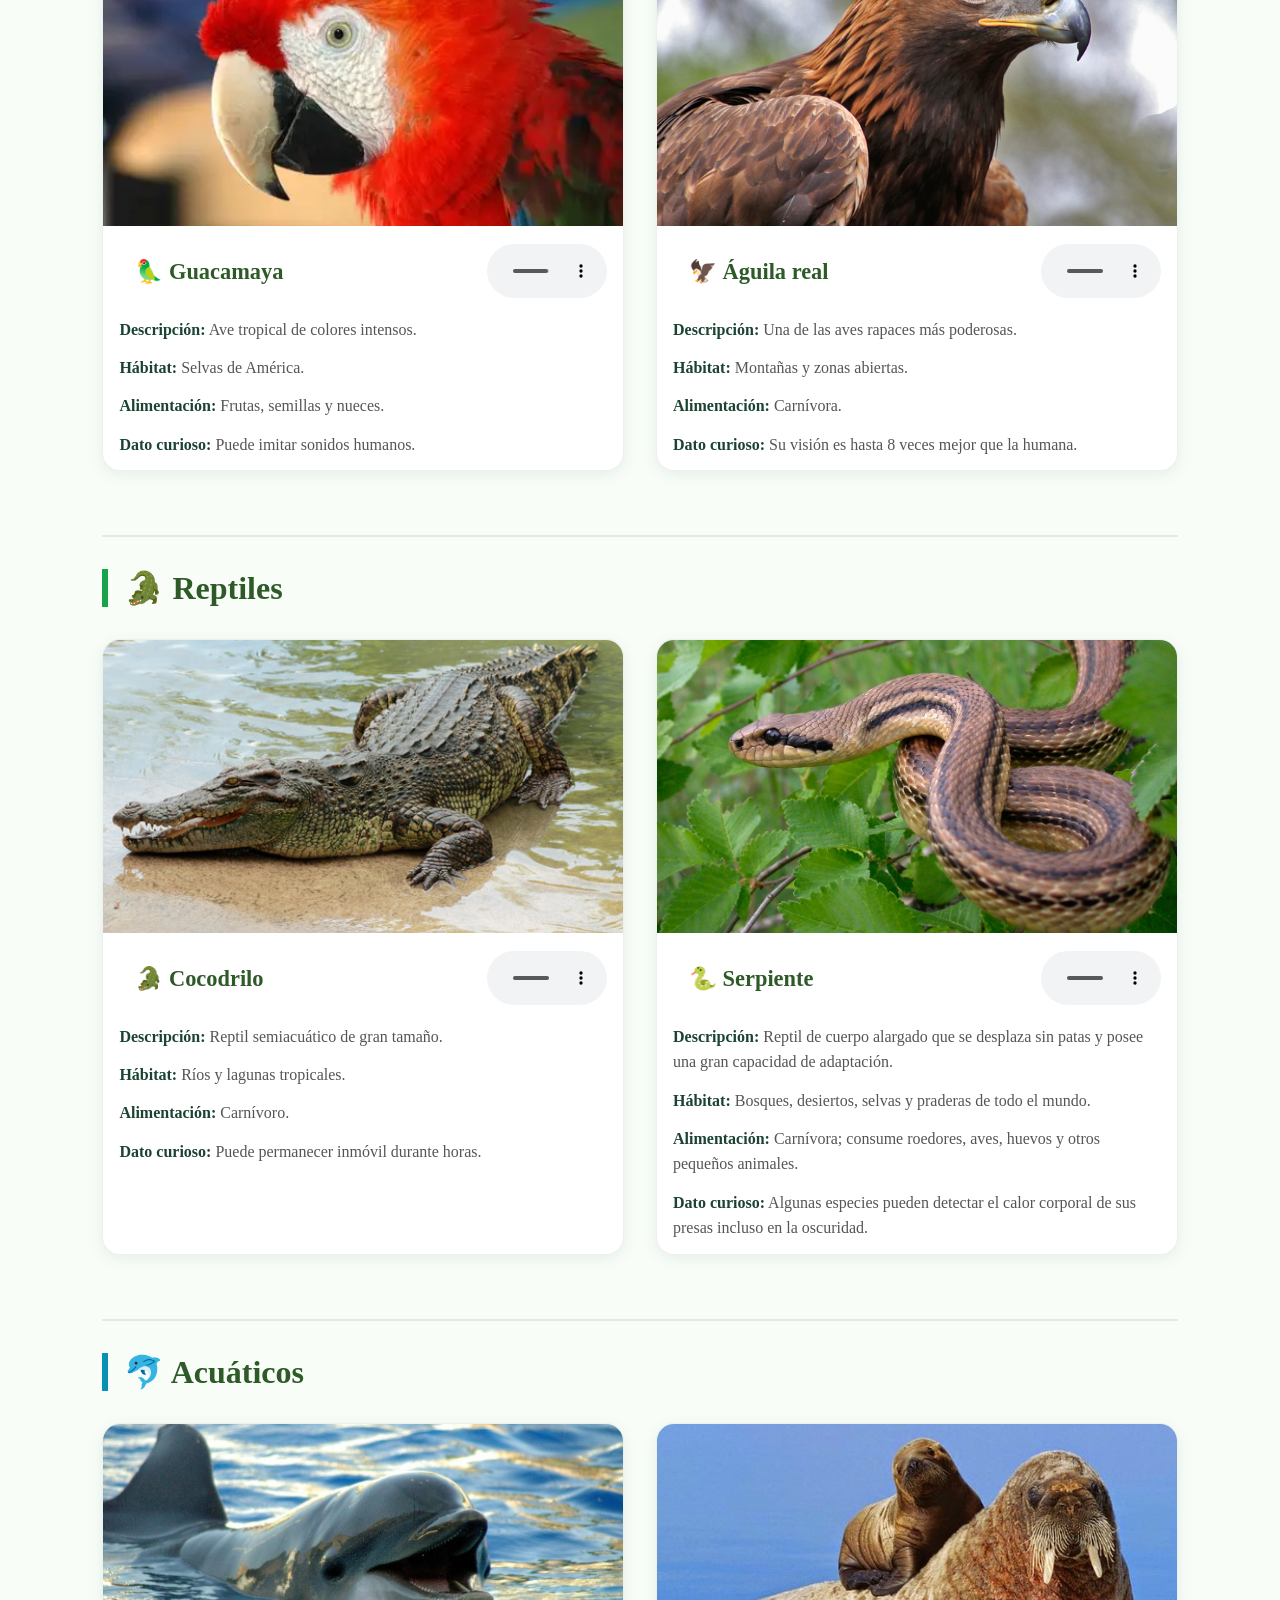
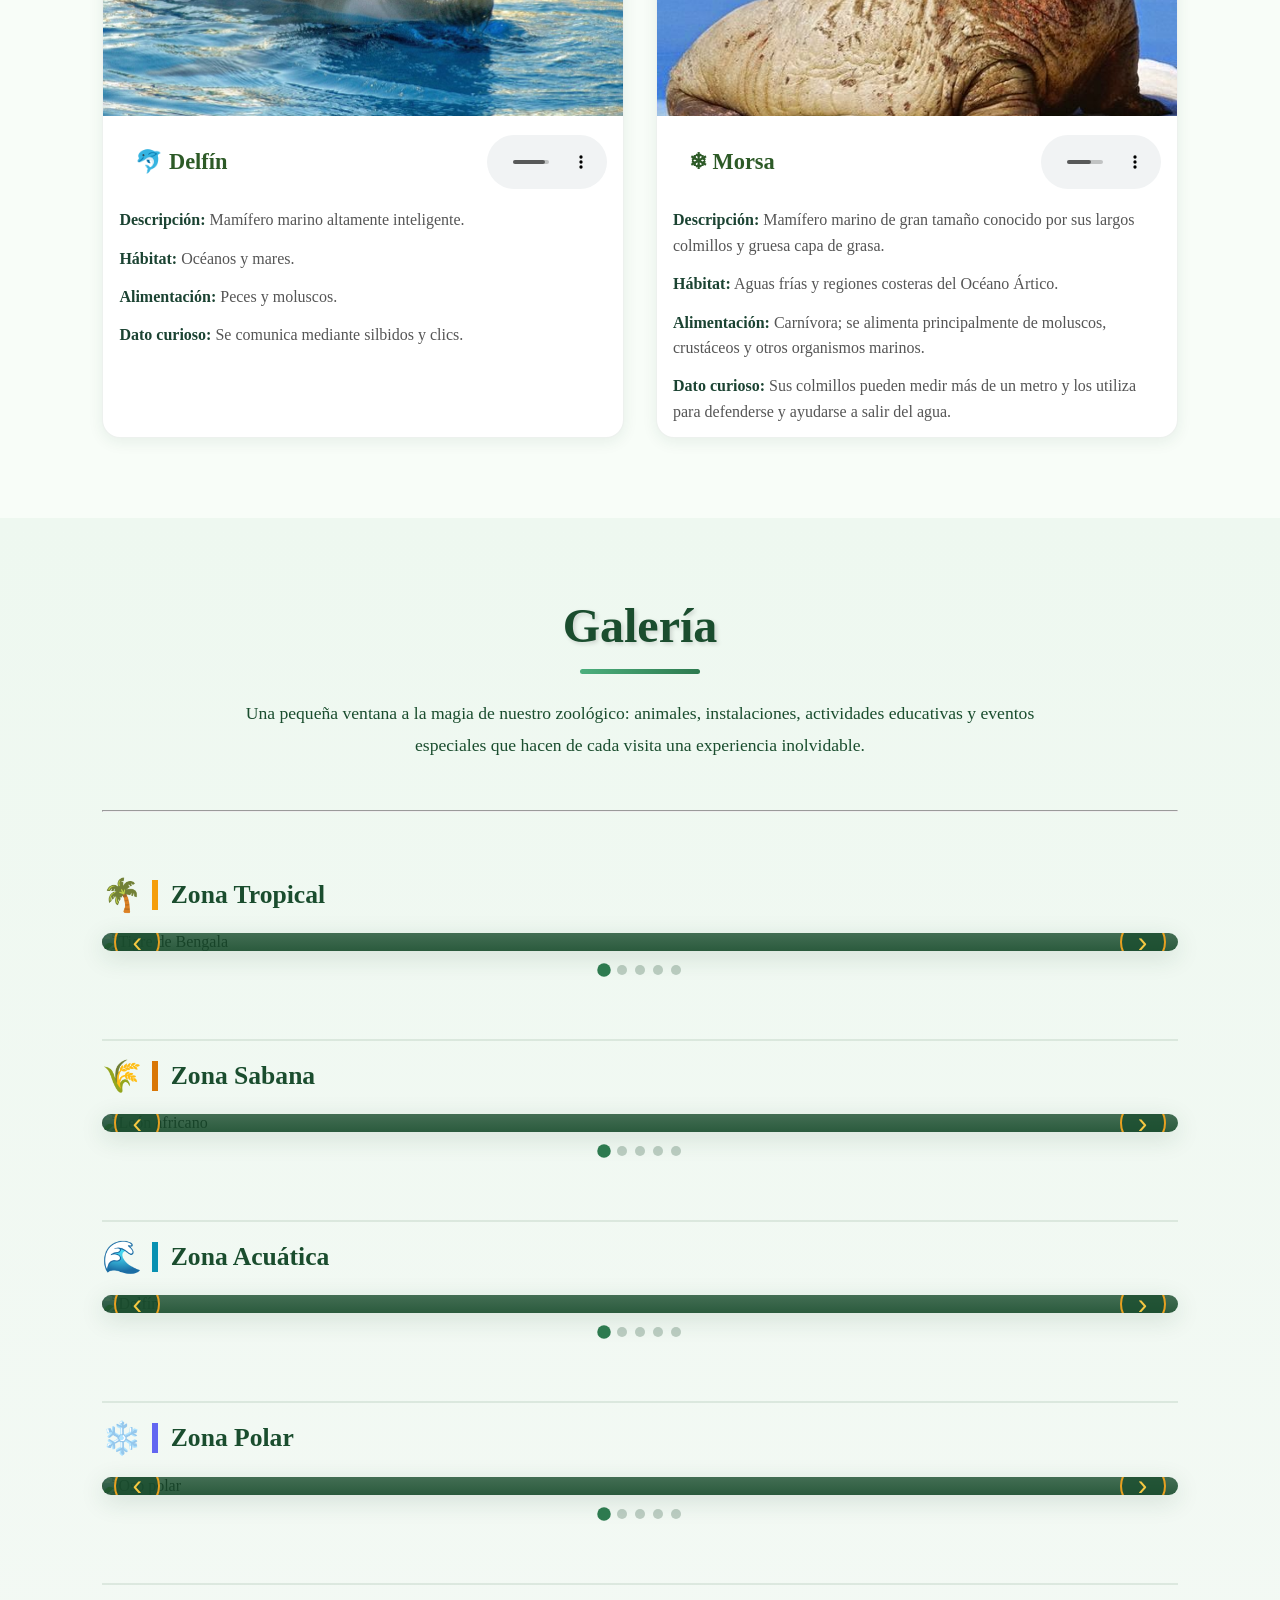
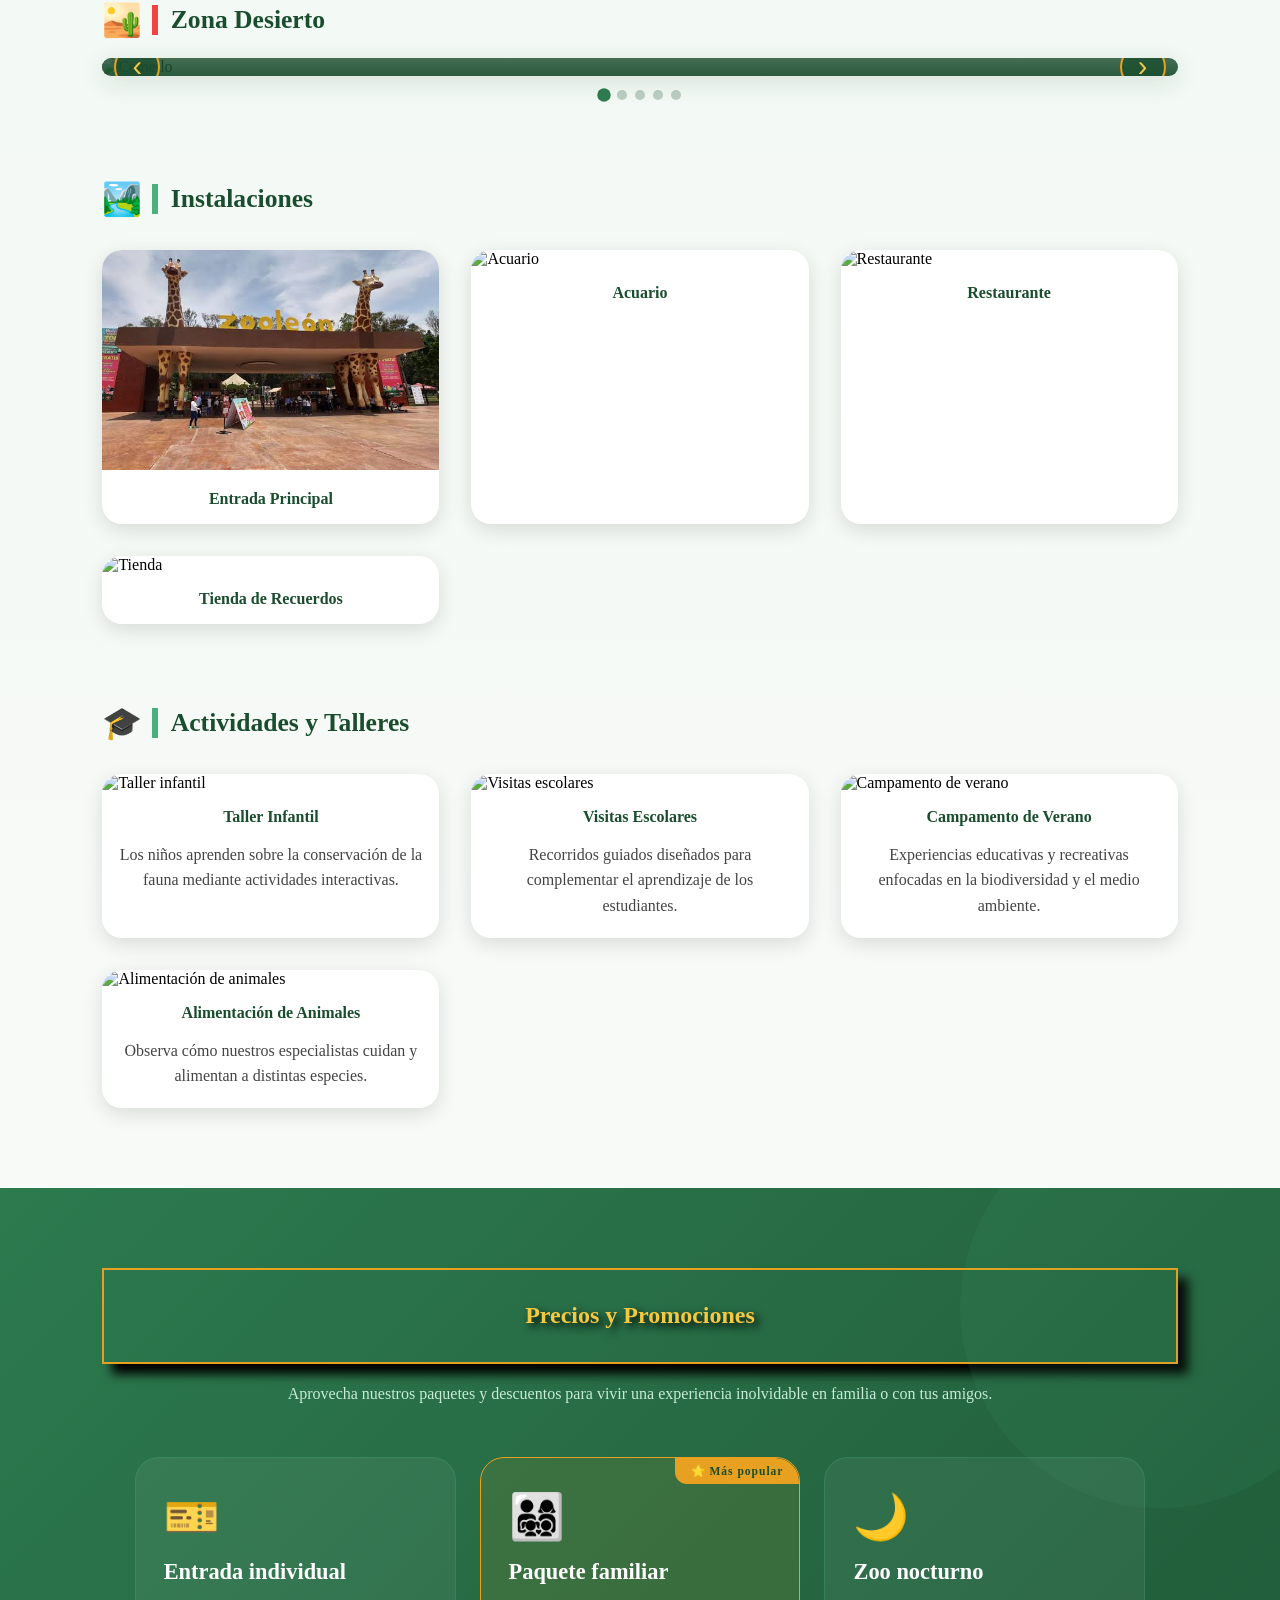
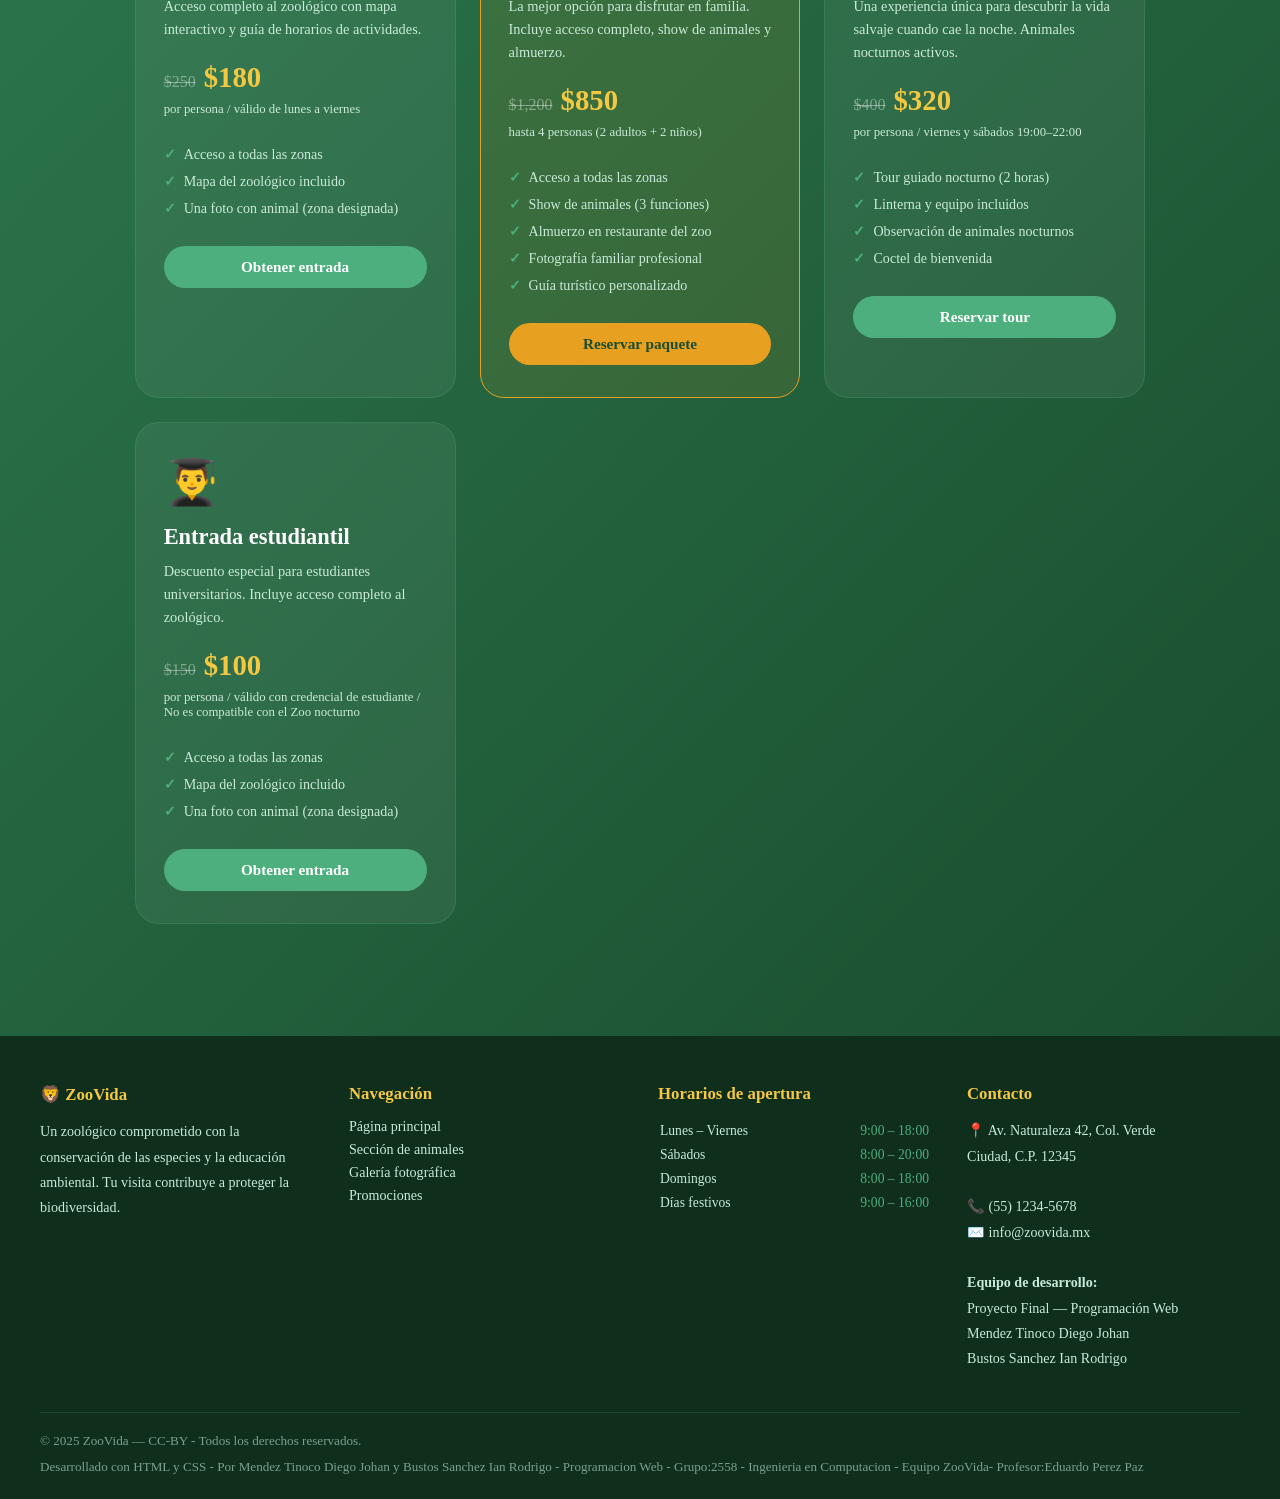
==== commit 29140076: "Subiendo imagenes actividades y Instalaciones" ====
--- a/index.html
+++ b/index.html
@@ -506,26 +506,26 @@
     <span class="galeria-cat-icono">🏞️</span>
     <h3 class="galeria-cat-titulo">Instalaciones</h3>
   </div>
-
+<!-- Instalaciones -->
   <div class="instalaciones-grid">
 
     <article class="instalacion-card">
-      <img src="imagenes_instalaciones/entrada.jpg" alt="Entrada principal">
+      <img src="imagenes_animales/entrada_zoo.jpeg" alt="Entrada principal">
       <h4>Entrada Principal</h4>
     </article>
 
     <article class="instalacion-card">
-      <img src="imagenes_instalaciones/acuario.jpg" alt="Acuario">
+      <img src="https://images.unsplash.com/photo-1512391806023-e43a4e65899f?q=80&w=1200&auto=format&fit=crop&ixlib=rb-4.1.0&ixid=M3wxMjA3fDB8MHxwaG90by1wYWdlfHx8fGVufDB8fHx8fA%3D%3D" alt="Acuario">
       <h4>Acuario</h4>
     </article>
 
     <article class="instalacion-card">
-      <img src="imagenes_instalaciones/restaurante.jpg" alt="Restaurante">
+      <img src="https://plus.unsplash.com/premium_photo-1661953124283-76d0a8436b87?q=80&w=1200&auto=format&fit=crop&ixlib=rb-4.1.0&ixid=M3wxMjA3fDB8MHxwaG90by1wYWdlfHx8fGVufDB8fHx8fA%3D%3D" alt="Restaurante">
       <h4>Restaurante</h4>
     </article>
 
     <article class="instalacion-card">
-      <img src="imagenes_instalaciones/tienda.jpg" alt="Tienda">
+      <img src="https://images.unsplash.com/photo-1747927565413-df362b285b58?q=80&w=1200&auto=format&fit=crop&ixlib=rb-4.1.0&ixid=M3wxMjA3fDB8MHxwaG90by1wYWdlfHx8fGVufDB8fHx8fA%3D%3D" alt="Tienda">
       <h4>Tienda de Recuerdos</h4>
     </article>
   </div>
@@ -544,25 +544,25 @@
   <div class="actividades-grid">
 
     <article class="actividad-card">
-      <img src="imagenes_actividades/taller_infantil.jpg" alt="Taller infantil">
+      <img src="https://images.unsplash.com/flagged/photo-1567116681178-c326fa4e2c8b?q=80&w=1200&auto=format&fit=crop&ixlib=rb-4.1.0&ixid=M3wxMjA3fDB8MHxwaG90by1wYWdlfHx8fGVufDB8fHx8fA%3D%3D" alt="Taller infantil">
       <h4>Taller Infantil</h4>
       <p>Los niños aprenden sobre la conservación de la fauna mediante actividades interactivas.</p>
     </article>
 
     <article class="actividad-card">
-      <img src="imagenes_actividades/visita_escolar.jpg" alt="Visitas escolares">
+      <img src="https://images.unsplash.com/photo-1594608661623-aa0bd3a69d98?q=80&w=1200&auto=format&fit=crop&ixlib=rb-4.1.0&ixid=M3wxMjA3fDB8MHxwaG90by1wYWdlfHx8fGVufDB8fHx8fA%3D%3D" alt="Visitas escolares">
       <h4>Visitas Escolares</h4>
       <p>Recorridos guiados diseñados para complementar el aprendizaje de los estudiantes.</p>
     </article>
 
     <article class="actividad-card">
-      <img src="imagenes_actividades/campamento.jpg" alt="Campamento de verano">
+      <img src="https://images.unsplash.com/photo-1478131143081-80f7f84ca84d?q=80&w=1200&auto=format&fit=crop&ixlib=rb-4.1.0&ixid=M3wxMjA3fDB8MHxwaG90by1wYWdlfHx8fGVufDB8fHx8fA%3D%3D" alt="Campamento de verano">
       <h4>Campamento de Verano</h4>
       <p>Experiencias educativas y recreativas enfocadas en la biodiversidad y el medio ambiente.</p>
     </article>
 
     <article class="actividad-card">
-      <img src="imagenes_actividades/alimentacion.jpg" alt="Alimentación de animales">
+      <img src="https://images.unsplash.com/photo-1761214173714-3f8fe914248b?q=80&w=1200&auto=format&fit=crop&ixlib=rb-4.1.0&ixid=M3wxMjA3fDB8MHxwaG90by1wYWdlfHx8fGVufDB8fHx8fA%3D%3D" alt="Alimentación de animales">
       <h4>Alimentación de Animales</h4>
       <p>Observa cómo nuestros especialistas cuidan y alimentan a distintas especies.</p>
     </article>
--- a/css/estilos.css
+++ b/css/estilos.css
@@ -389,24 +389,20 @@
   transition: transform 0.5s cubic-bezier(0.4, 0, 0.2, 1);
 }
 
-/* ── Tarjeta individual ────────────────────── */
+/* Tarjeta individual*/
 .tarjeta-carrusel {
-  min-width: 100%;          /* una tarjeta visible a la vez */
+  min-width: 100%;          
   position: relative;
   flex-shrink: 0;
 }
 
-.tarjeta-carrusel img{
-    width:100%;
-    height: clamp(350px, 50vw, 600px);
-    object-fit: cover;
-    object-position: center;
-}
-
-.galeria-categoria{
-    margin-top:3rem;
-}
-/* Capa de información sobre la imagen */
+.tarjeta-carrusel img {
+  width: 100%;
+  height: 600px;
+  object-fit: cover;
+  object-position: center 30%;
+}
+
 .tarjeta-carrusel-info {
   position: absolute;
   bottom: 0;
@@ -850,4 +846,99 @@
       gap: 10px;
       font-size: 0.82rem;
       color: rgba(200,235,216,0.6);
-    }+    }
+/*RESPONSIVE - CELULARES*/
+@media (max-width: 768px){
+    /* Navegación */
+    nav{
+        flex-direction: column;
+        height: auto;
+        padding: 15px;
+        gap: 15px;
+    }
+    .nav-links{
+        flex-wrap: wrap;
+        justify-content: center;
+    }
+    .nav-links li a{
+        font-size: .85rem;
+        padding: 8px 12px;
+    }
+    /* Inicio */
+    .inicio-contenedor{
+        flex-direction: column;
+        text-align: center;
+    }
+    .inicio-texto h1{
+        font-size: 2rem;
+    }
+    .inicio-texto p{
+        font-size: 1rem;
+    }
+    .inicio-imagen img{
+        max-width: 100%;
+    }
+    /* Animales */
+    .animales-grid{
+        grid-template-columns: 1fr;
+    }
+    .animal-encabezado{
+        flex-direction: column;
+        align-items: flex-start;
+    }
+    .animal-encabezado audio{
+        width: 100%;
+    }
+    .categoria-animal h3{
+        font-size: 1.5rem;
+    }
+    /* Galería */
+    .tarjeta-carrusel img{
+        height: 280px;
+    }
+    .galeria-cat-titulo{
+        font-size: 1.2rem;
+    }
+    .tarjeta-carrusel-info{
+        padding: 1rem;
+    }
+    .tarjeta-carrusel-info h4{
+        font-size: 1rem;
+    }
+    .tarjeta-carrusel-info p{
+        font-size: .85rem;
+    }
+    .carrusel-btn{
+        width: 40px;
+        height: 40px;
+        font-size: 1.2rem;
+    }
+    .instalaciones-grid,
+    .actividades-grid{
+        grid-template-columns: 1fr;
+    }
+    /* Promociones */
+    .promos-grid{
+        grid-template-columns: 1fr;
+    }
+    .promo-card{
+        padding: 24px 18px;
+    }
+    /* Footer */
+    .footer-grid{
+        grid-template-columns: 1fr;
+        text-align: center;
+    }
+    .footer-copyright{
+        flex-direction: column;
+        text-align: center;
+    }
+}
+/* Evita scroll horizontal */
+body{
+    overflow-x: hidden;
+}
+img{
+    max-width: 100%;
+    height: auto;
+}
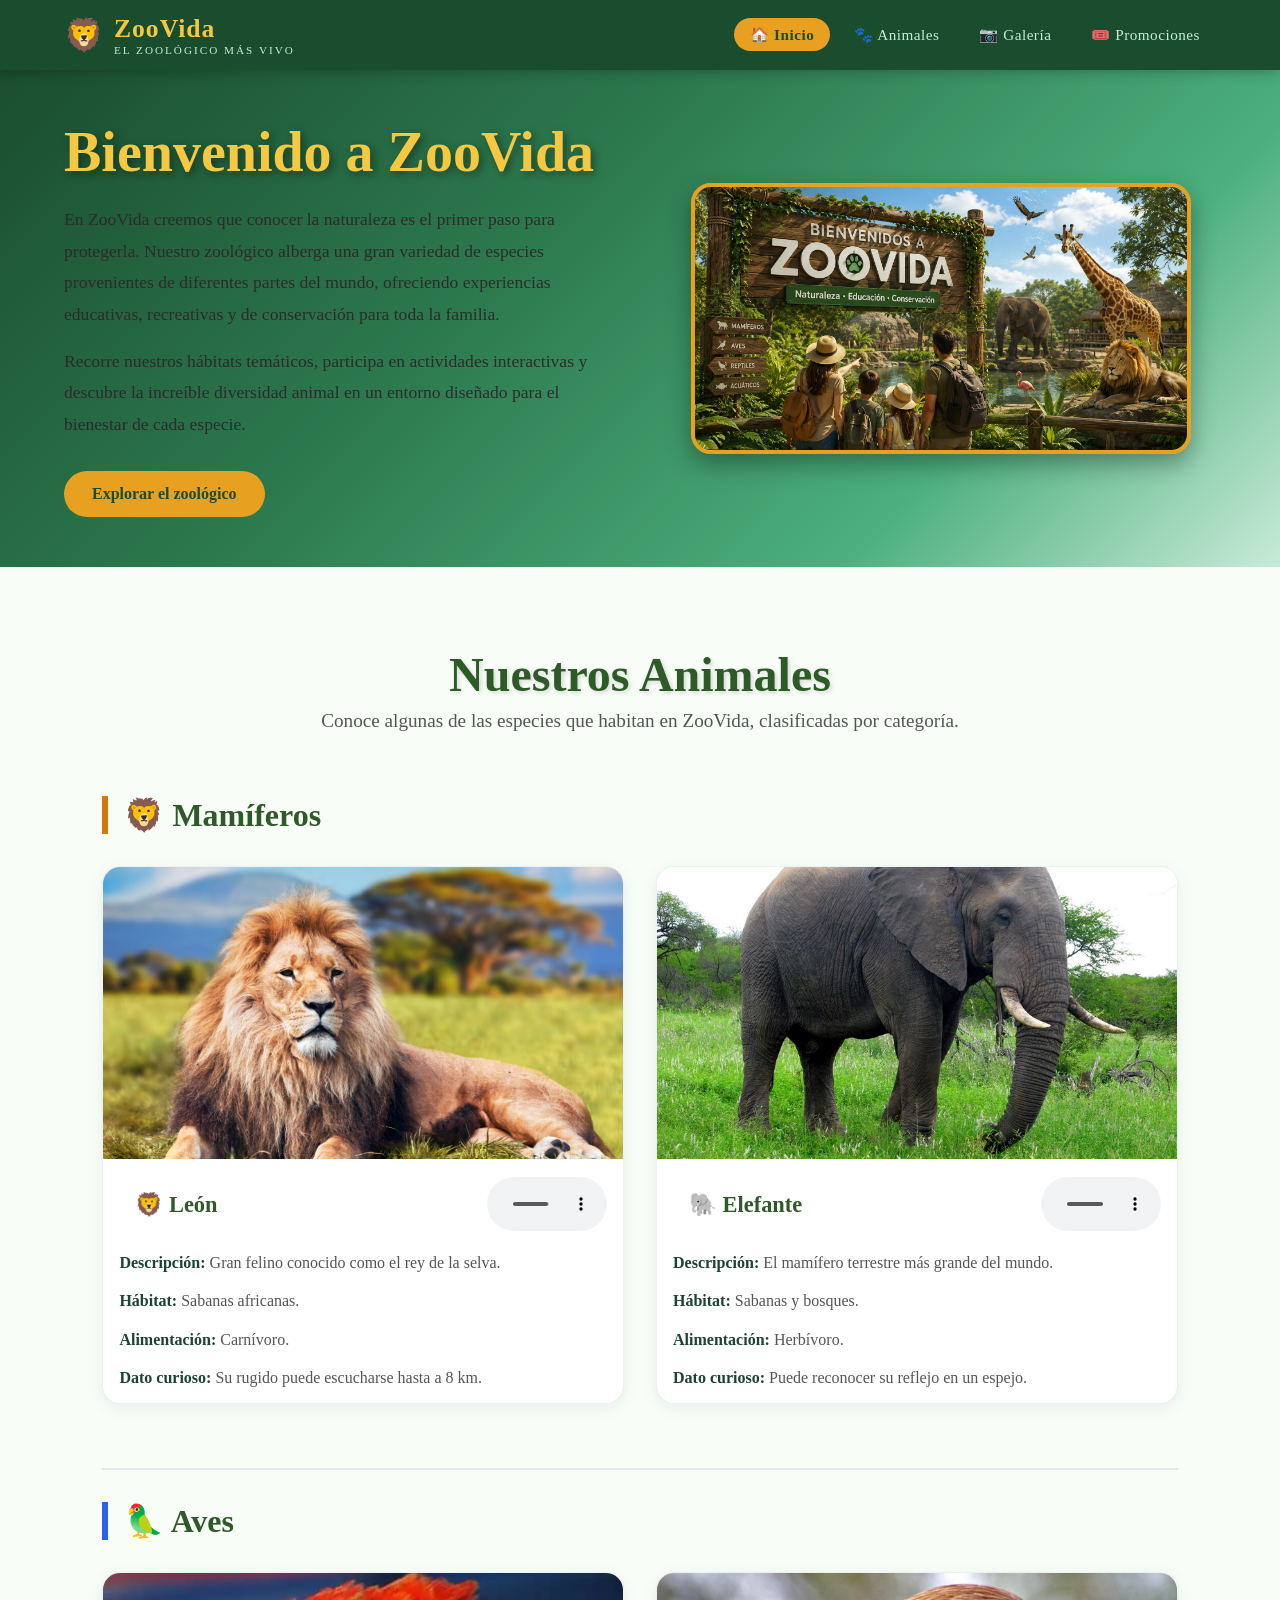
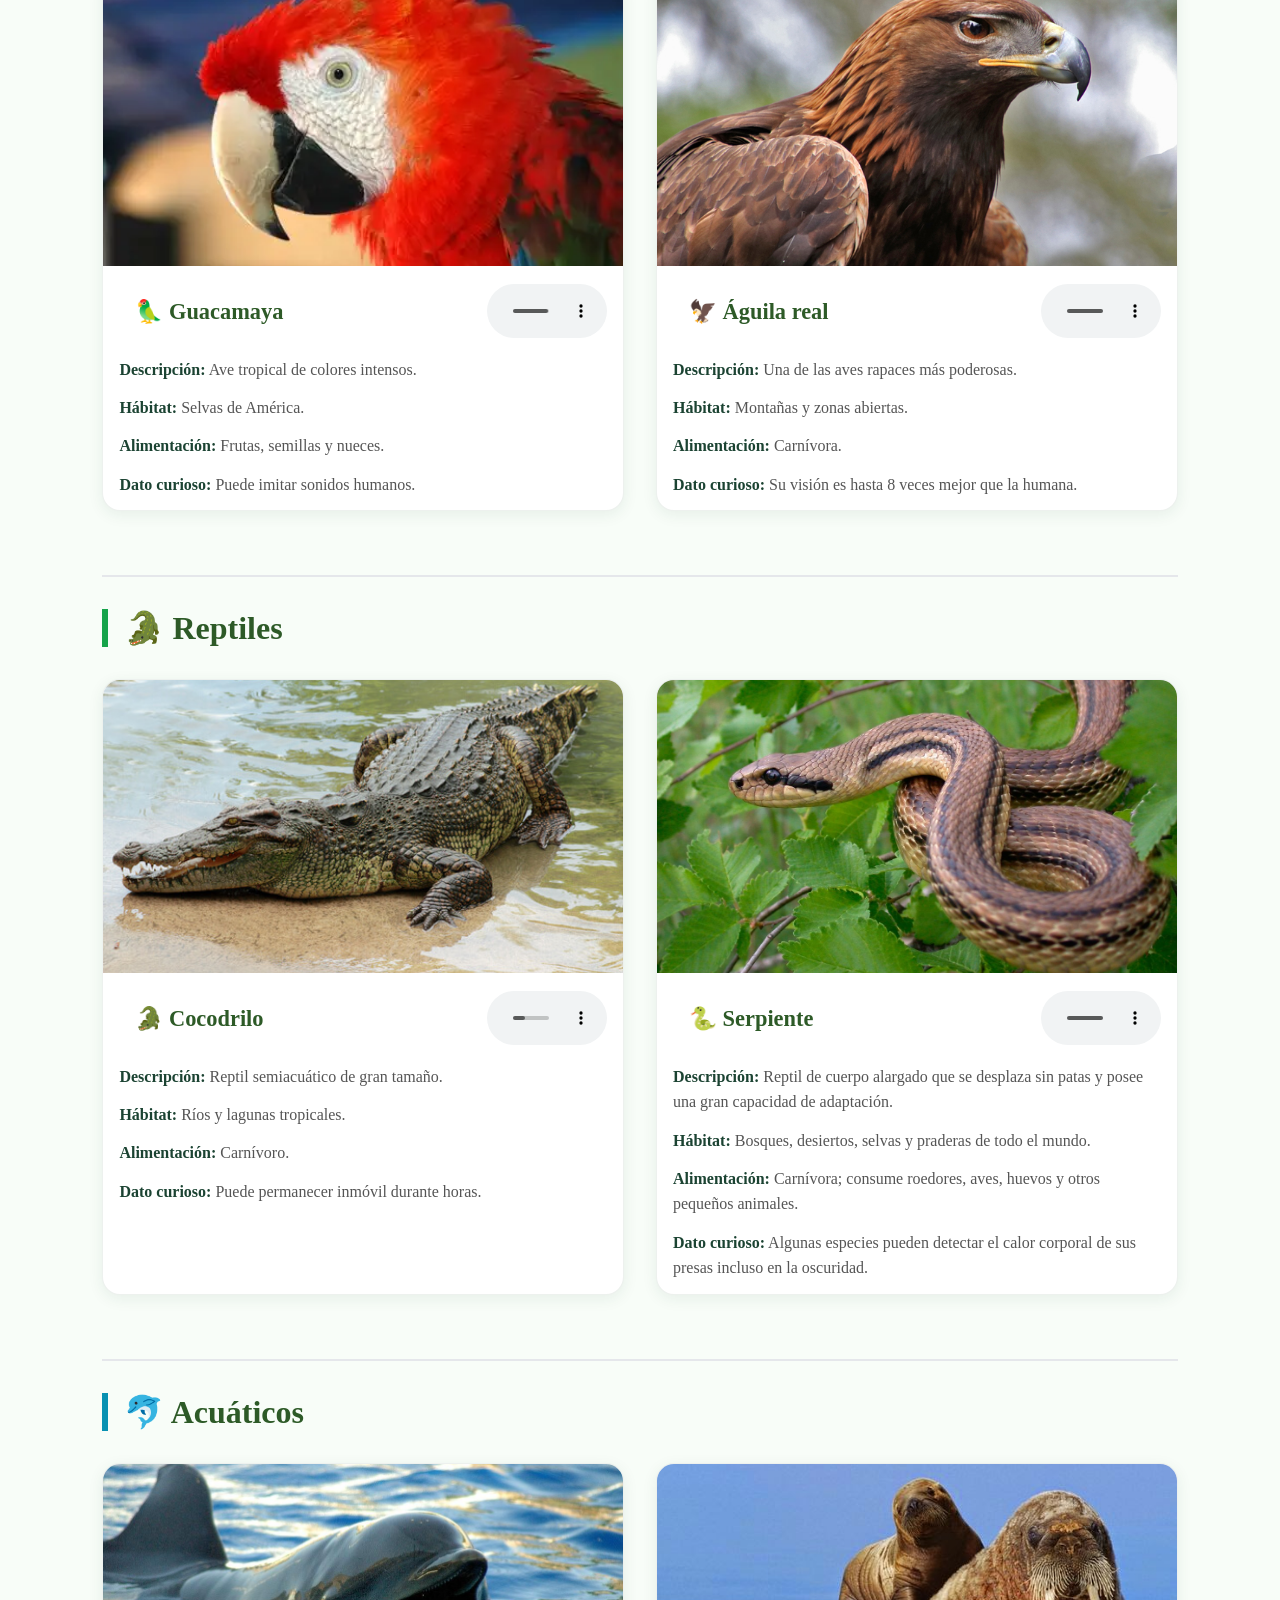
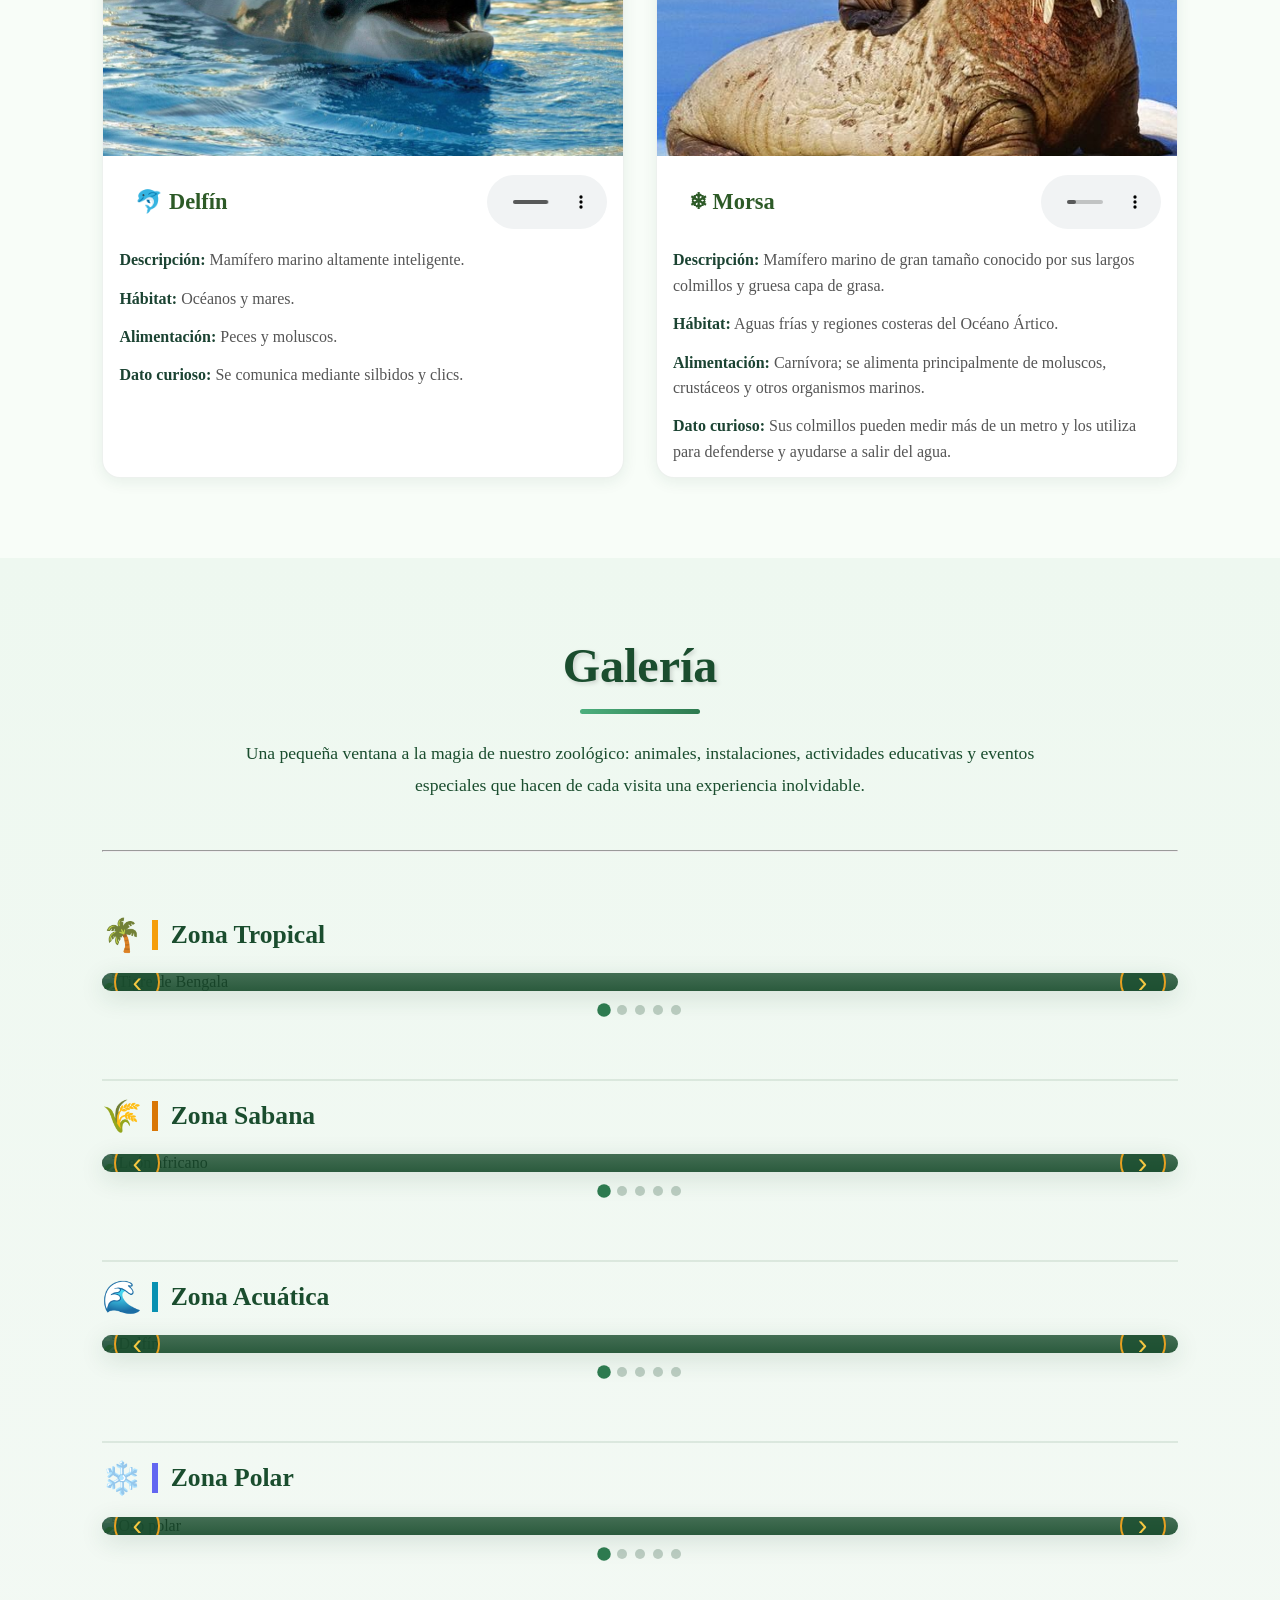
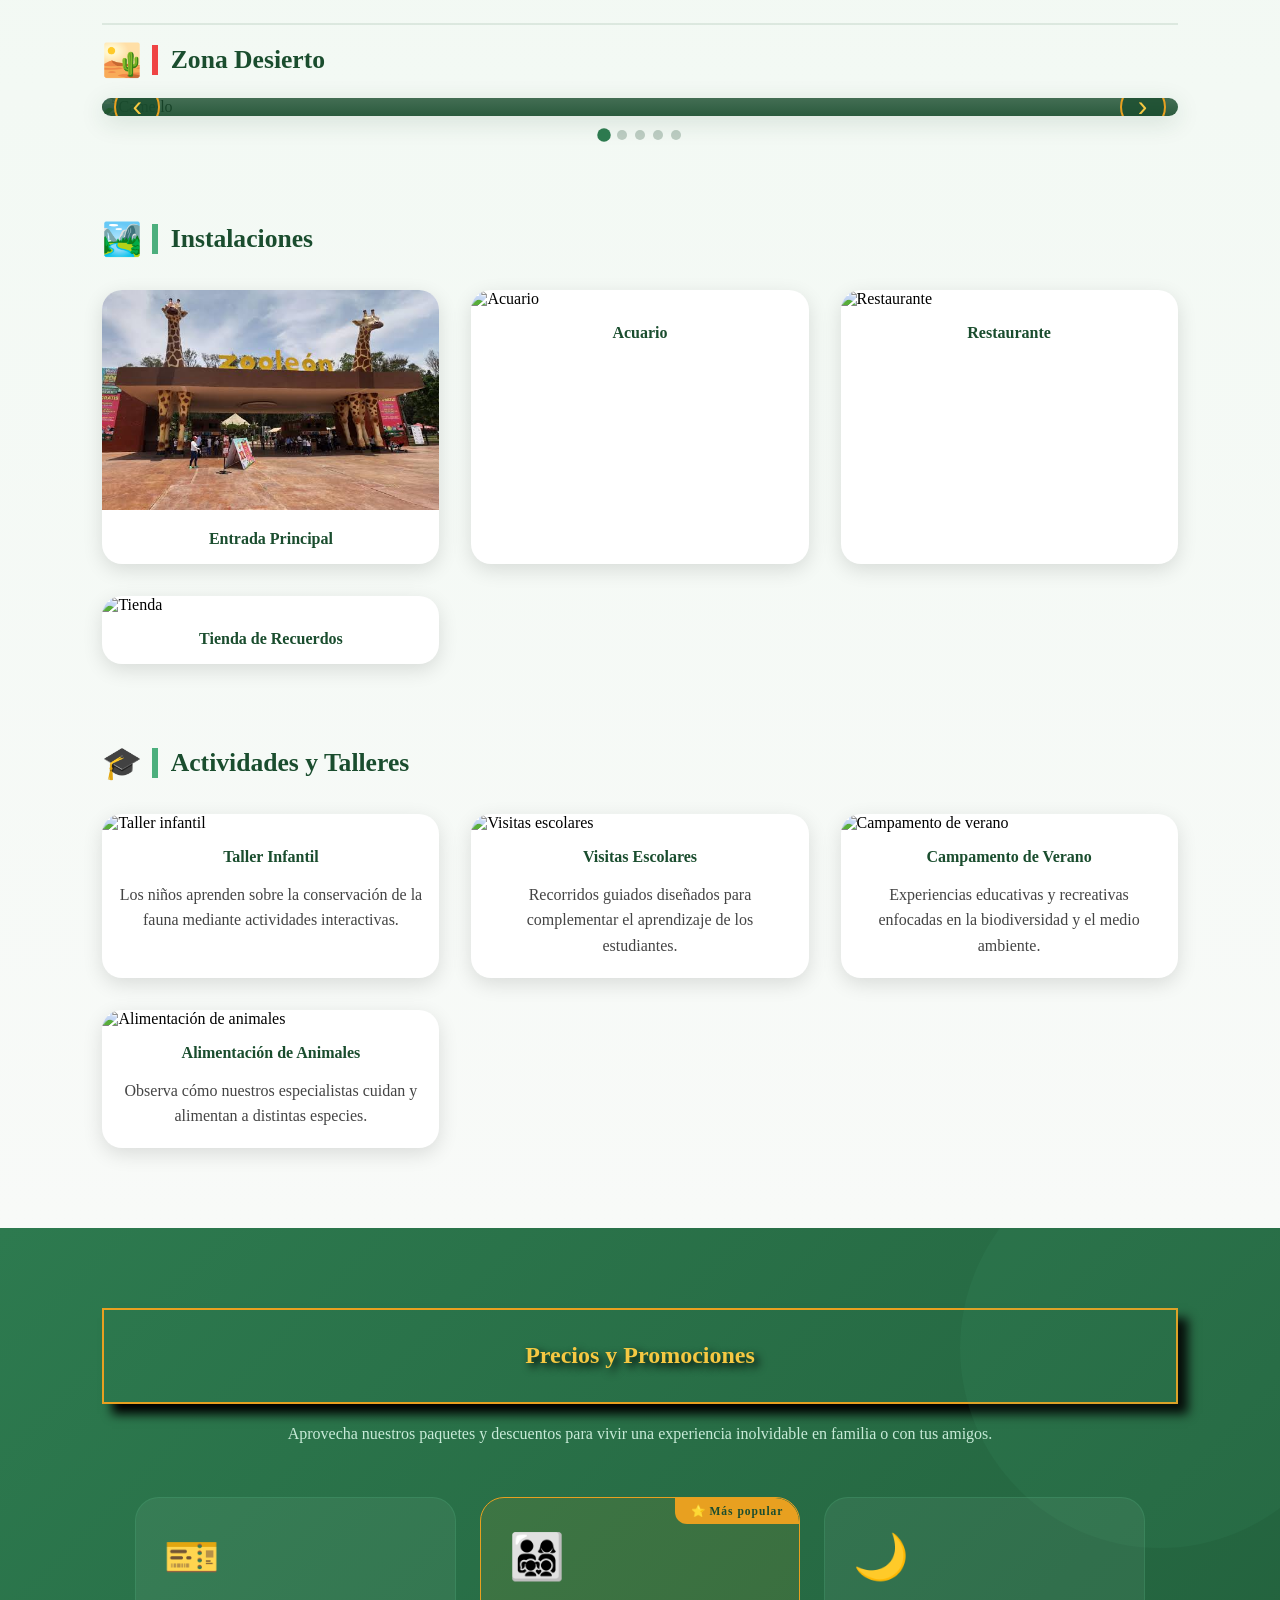
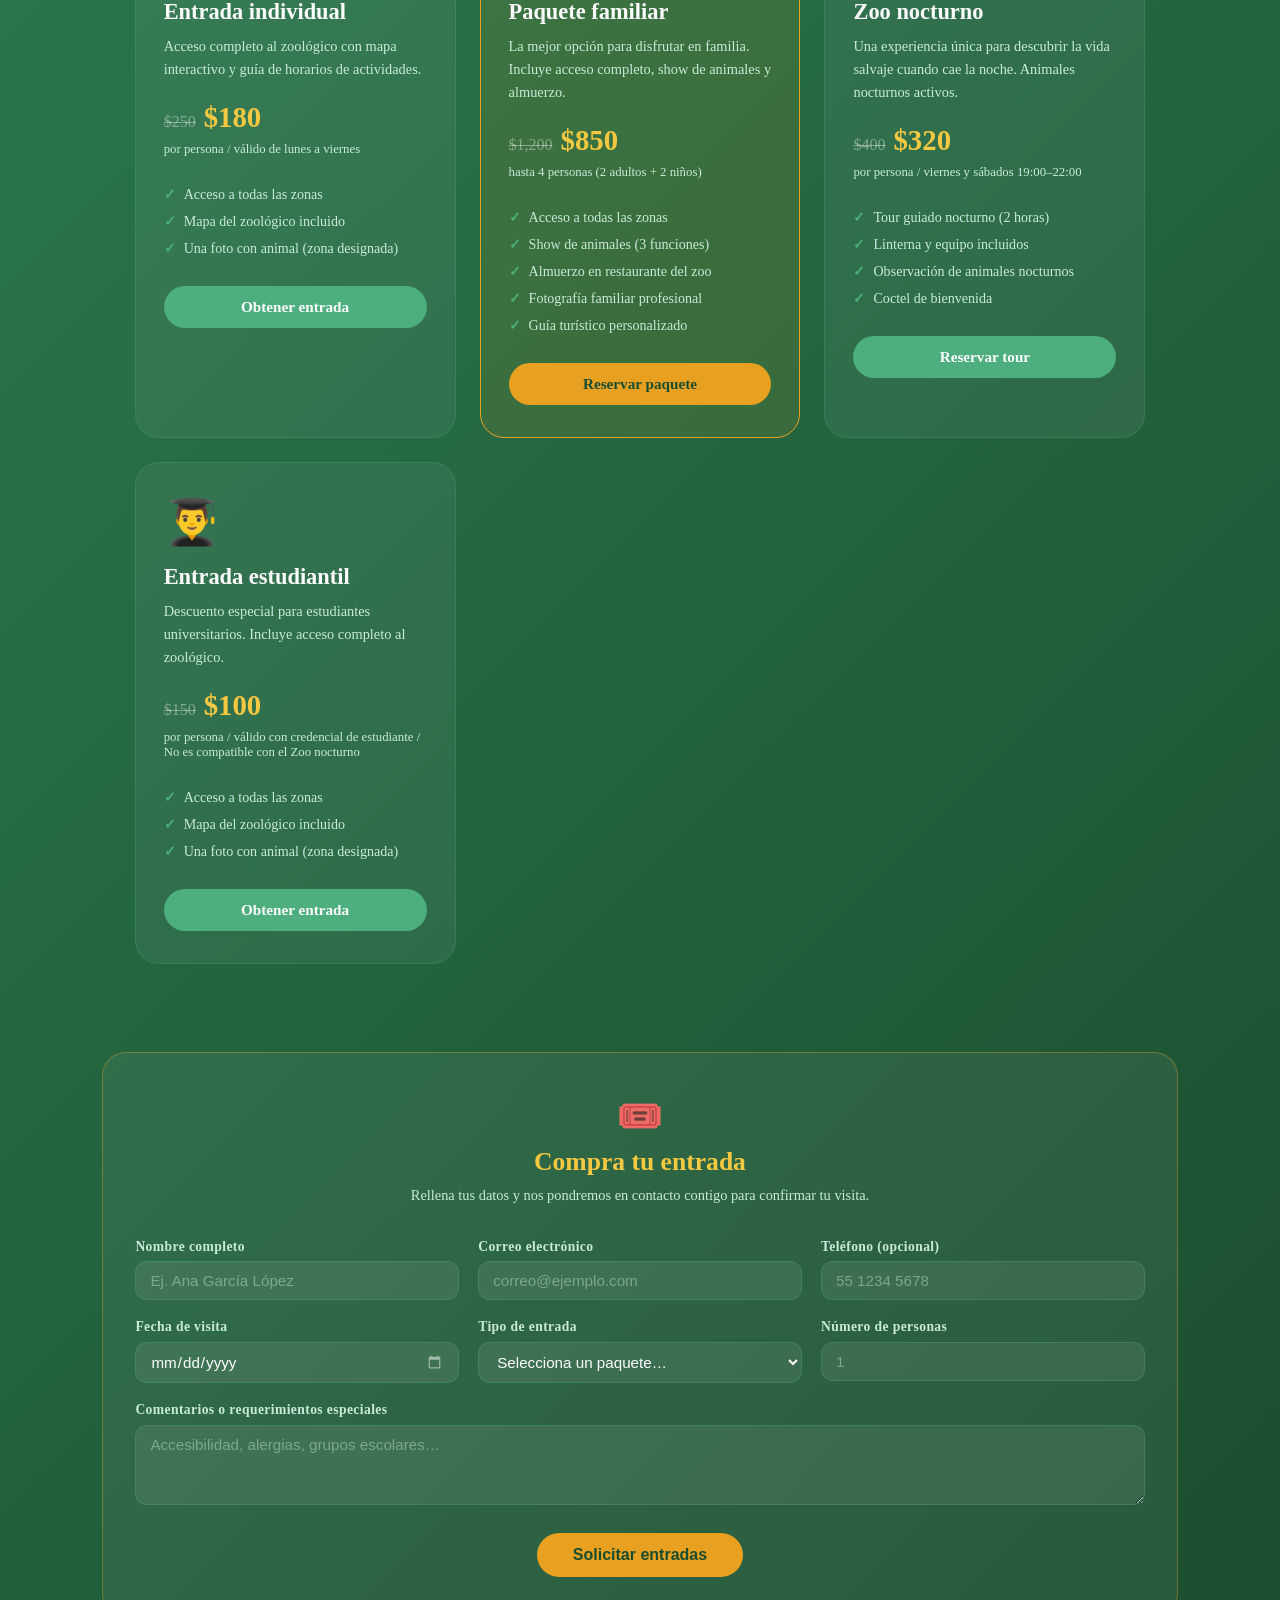
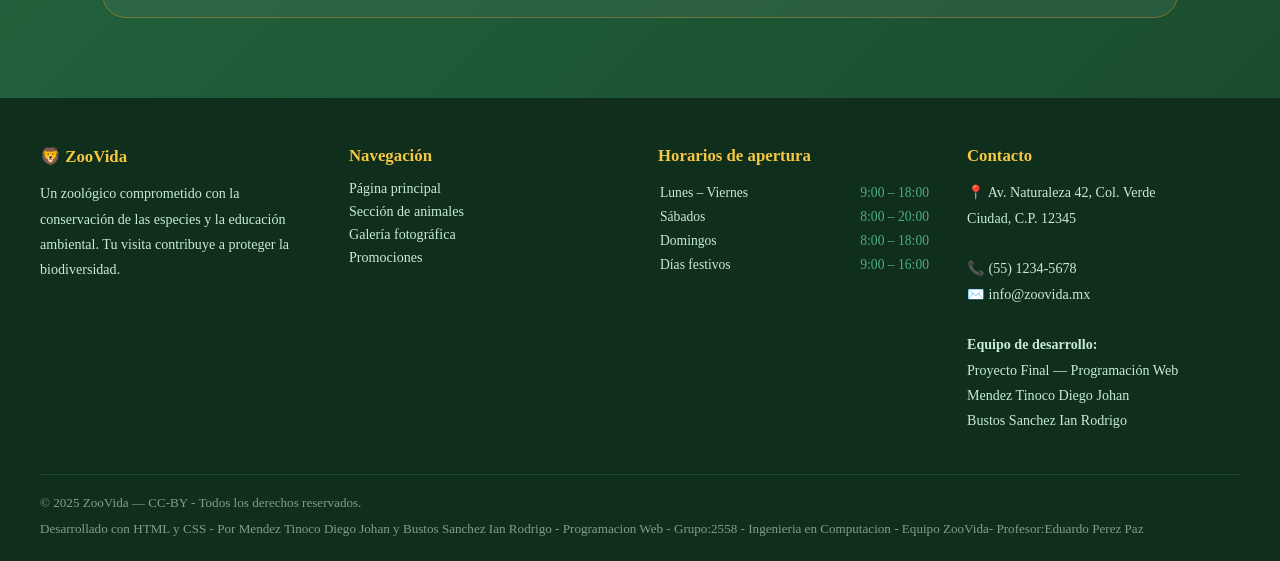
==== commit fdfbff57: "Subiendo formulario de entradas" ====
--- a/index.html
+++ b/index.html
@@ -751,6 +751,73 @@
         </div>
 
       </div><!-- /promos-grid -->
+
+      <!-- =============================================
+      FORMULARIO DE COMPRA 
+      ============================================= -->
+      <div class="forma-contenedor">
+        <div class="forma-encabezado">
+          <span class="forma-icono">🎟️</span>
+          <h3 class="forma-titulo">Compra tu entrada</h3>
+          <p class="forma-subtitulo">Rellena tus datos y nos pondremos en contacto contigo para confirmar tu visita.</p>
+        </div>
+
+        <div class="forma-grid">
+          <!-- Nombre -->
+          <div class="forma-campo">
+            <label for="f-nombre">Nombre completo</label>
+            <input type="text" id="f-nombre" name="nombre" placeholder="Ej. Ana García López" required>
+          </div>
+
+          <!-- Correo -->
+          <div class="forma-campo">
+            <label for="f-correo">Correo electrónico</label>
+            <input type="email" id="f-correo" name="correo" placeholder="correo@ejemplo.com" required>
+          </div>
+
+          <!-- Teléfono -->
+          <div class="forma-campo">
+            <label for="f-telefono">Teléfono (opcional)</label>
+            <input type="tel" id="f-telefono" name="telefono" placeholder="55 1234 5678">
+          </div>
+
+          <!-- Fecha de visita -->
+          <div class="forma-campo">
+            <label for="f-fecha">Fecha de visita</label>
+            <input type="date" id="f-fecha" name="fecha" required>
+          </div>
+
+          <!-- Tipo de entrada -->
+          <div class="forma-campo">
+            <label for="f-tipo">Tipo de entrada</label>
+            <select id="f-tipo" name="tipo" required>
+              <option value="" disabled selected>Selecciona un paquete…</option>
+              <option value="individual">🎫 Entrada individual — $180</option>
+              <option value="familiar">👨‍👩‍👧‍👦 Paquete familiar — $850</option>
+              <option value="nocturno">🌙 Zoo nocturno — $320</option>
+              <option value="estudiantil">👨‍🎓 Entrada estudiantil — $100</option>
+            </select>
+          </div>
+
+          <!-- Número de personas -->
+          <div class="forma-campo">
+            <label for="f-personas">Número de personas</label>
+            <input type="number" id="f-personas" name="personas" min="1" max="20" placeholder="1" required>
+          </div>
+
+          <!-- Comentarios (ancho completo) -->
+          <div class="forma-campo forma-campo--full">
+            <label for="f-comentarios">Comentarios o requerimientos especiales</label>
+            <textarea id="f-comentarios" name="comentarios" rows="3" placeholder="Accesibilidad, alergias, grupos escolares…"></textarea>
+          </div>
+
+          <!-- Botón -->
+          <div class="forma-campo forma-campo--full forma-campo--centro">
+            <button type="submit" class="forma-boton">Solicitar entradas </button>
+          </div>
+        </div><!-- /forma-grid -->
+      </div><!-- /forma-contenedor -->
+
     </div><!-- /contenedor -->
   </section><!-- /promociones -->
   
--- a/css/estilos.css
+++ b/css/estilos.css
@@ -132,12 +132,15 @@
 ============================================= */
 #inicio{
     background: linear-gradient(
-        180deg,
-        var(--verde-claro) 0%,
-        #d8f3dc 100%
+        135deg,
+        var(--verde-oscuro)   0%,
+        var(--verde-medio)   40%,
+        var(--verde-claro)   75%,
+        var(--verde-suave)  100%
     );
     padding: 50px 5%;
 }
+
 
 .inicio-contenedor{
     max-width: 1200px;
@@ -165,7 +168,7 @@
     font-size: 1.1rem;
     line-height: 1.8;
     margin-bottom: 15px;
-    color: var(--verde-oscuro);
+    color: var(--gris-texto);
 }
 
 .inicio-boton{
@@ -214,12 +217,31 @@
 ============================================= */
 #animales{
 padding: 5rem 8%;
-     background: #f8fdf8;
-}
+    background: #f8fdf8;
+}
+
+#animales .seccion-titulo{
+    text-align: center;
+    font-size: 3rem;
+    color: #2d5a27;
+    margin-bottom: .5rem;
+    text-shadow: 2px 2px 4px rgba(0,0,0,.15);
+}
+
+#animales .seccion-descripcion{
+    text-align: center;
+    font-size: 1.2rem;
+    color: #555;
+    margin-bottom: 2rem;
+}
+
+
 
 .categoria-animal{
     margin-top: 4rem;
 }
+
+
 
 .categoria-animal h3{
     font-size: 2rem;
@@ -760,6 +782,125 @@
 
 
 /*=============================================
+FORMULARIO 
+============================================= */
+
+.forma-contenedor {
+  margin-top: 3.5rem;
+  background: rgba(255,255,255,0.06);
+  border: 1px solid rgba(232,160,32,0.35);
+  border-radius: var(--radio-grande);
+  padding: 2.5rem 2rem;
+}
+
+.forma-encabezado {
+  text-align: center;
+  margin-bottom: 2rem;
+}
+
+.forma-icono {
+  font-size: 2.4rem;
+  display: block;
+  margin-bottom: .5rem;
+}
+
+.forma-titulo {
+  font-family: var(--fuente-titulo);
+  font-size: 1.6rem;
+  color: var(--dorado-claro);
+  margin-bottom: .4rem;
+}
+
+.forma-subtitulo {
+  font-size: .9rem;
+  color: var(--verde-suave);
+  line-height: 1.6;
+}
+
+.forma-grid {
+  display: grid;
+  grid-template-columns: repeat(auto-fit, minmax(240px, 1fr));
+  gap: 1.2rem;
+}
+
+.forma-campo {
+  display: flex;
+  flex-direction: column;
+  gap: .4rem;
+}
+
+.forma-campo--full  { grid-column: 1 / -1; }
+.forma-campo--centro { align-items: center; }
+
+.forma-campo label {
+  font-size: .85rem;
+  font-weight: 600;
+  color: var(--verde-suave);
+  letter-spacing: .4px;
+}
+
+.forma-campo input,
+.forma-campo select,
+.forma-campo textarea {
+  background: rgba(255,255,255,0.08);
+  border: 1px solid rgba(76,175,125,0.3);
+  border-radius: var(--radio);
+  padding: 10px 14px;
+  color: var(--blanco);
+  font-family: var(--fuente-cuerpo);
+  font-size: .95rem;
+  transition: border-color .25s ease, background .25s ease;
+  outline: none;
+}
+
+.forma-campo input::placeholder,
+.forma-campo textarea::placeholder {
+  color: rgba(200,235,216,.45);
+}
+
+.forma-campo input:focus,
+.forma-campo select:focus,
+.forma-campo textarea:focus {
+  border-color: var(--dorado);
+  background: rgba(255,255,255,0.13);
+}
+
+.forma-campo select option {
+  background: var(--verde-oscuro);
+  color: var(--blanco);
+}
+
+.forma-campo textarea {
+  resize: vertical;
+  min-height: 80px;
+}
+
+/* Fecha */
+.forma-campo input[type="date"]::-webkit-calendar-picker-indicator {
+  filter: invert(1) opacity(.5);
+  cursor: pointer;
+}
+
+.forma-boton {
+  margin-top: .6rem;
+  padding: 13px 36px;
+  background-color: var(--dorado);
+  color: var(--verde-oscuro);
+  border: none;
+  border-radius: 30px;
+  font-family: var(--fuente-cuerpo);
+  font-size: 1rem;
+  font-weight: 700;
+  cursor: pointer;
+  transition: background-color .3s ease, transform .2s ease;
+}
+
+.forma-boton:hover {
+  background-color: var(--dorado-claro);
+  transform: translateY(-3px);
+}
+
+/*=============================================
 FOOTER
 ============================================= */
 
@@ -924,6 +1065,13 @@
     .promo-card{
         padding: 24px 18px;
     }
+    /* Formulario */
+    .forma-contenedor{
+        padding: 1.8rem 1.2rem;
+    }
+    .forma-grid{
+        grid-template-columns: 1fr;
+    }
     /* Footer */
     .footer-grid{
         grid-template-columns: 1fr;
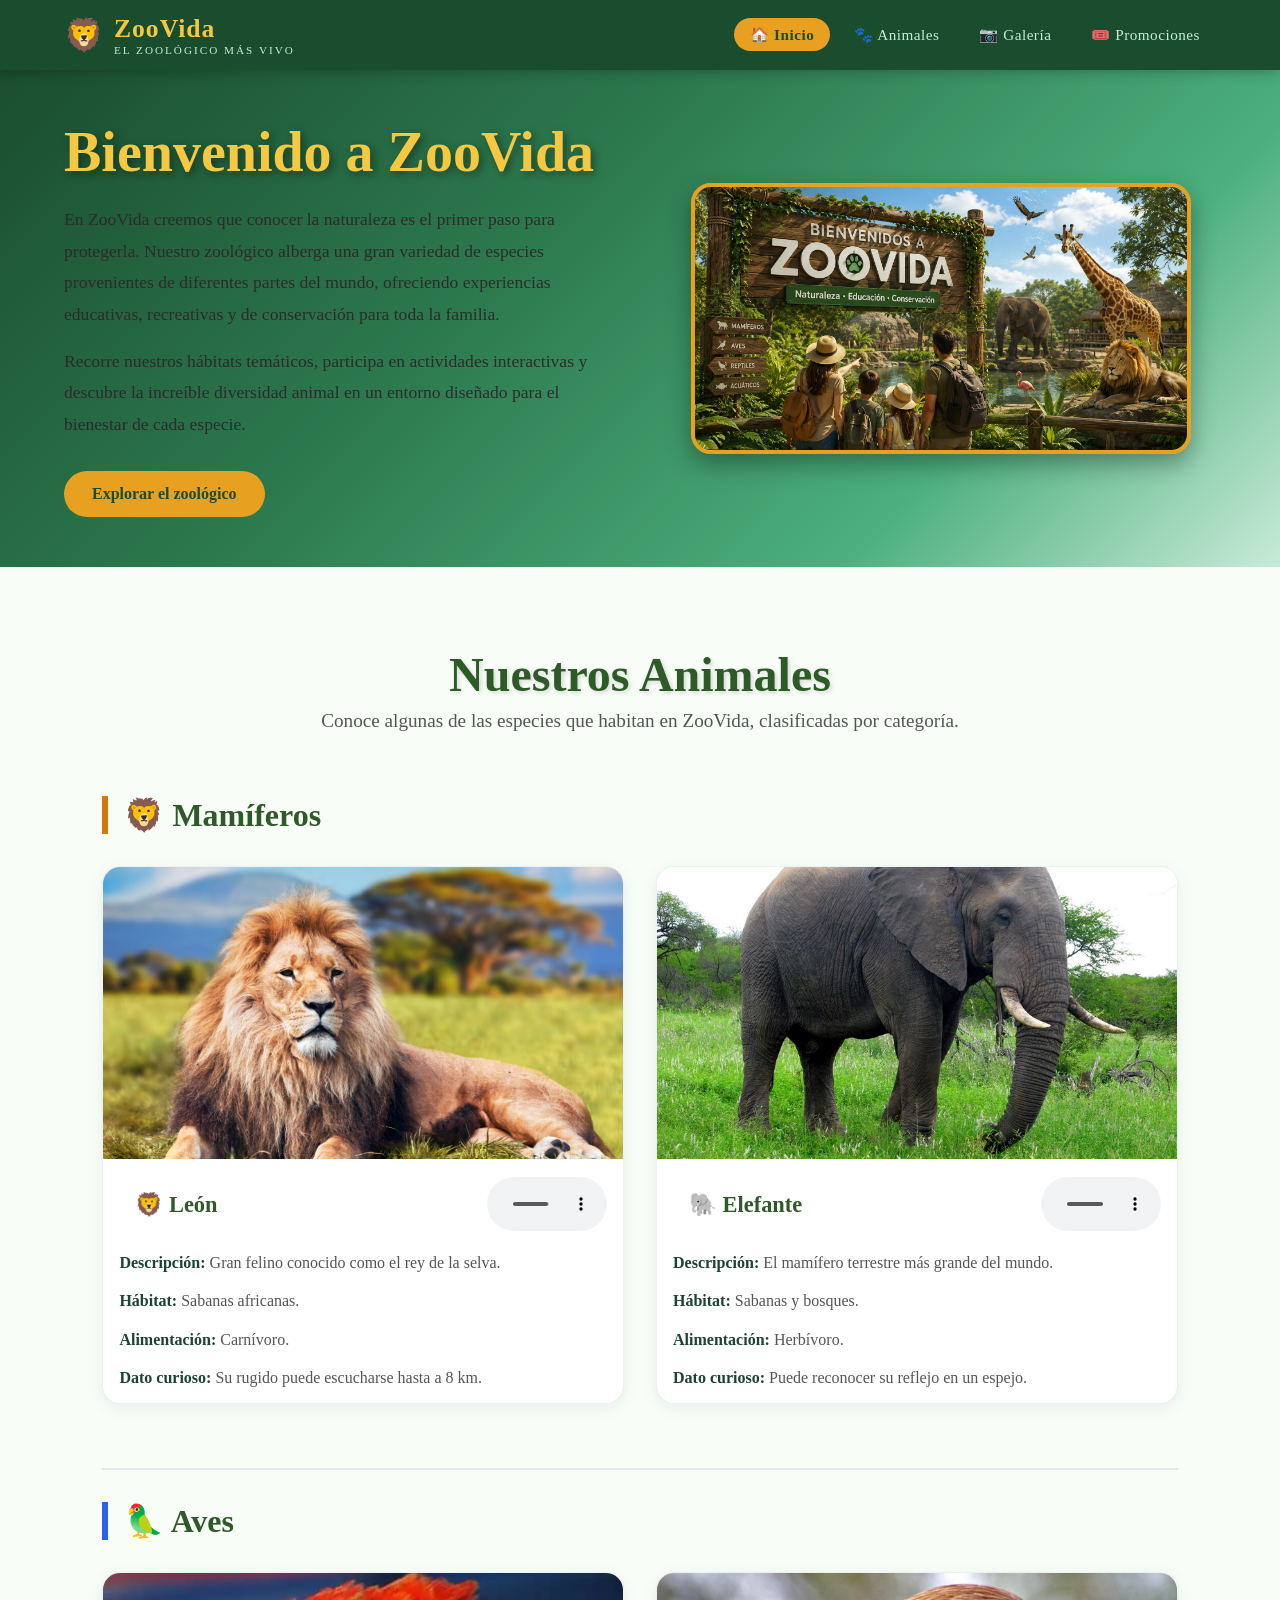
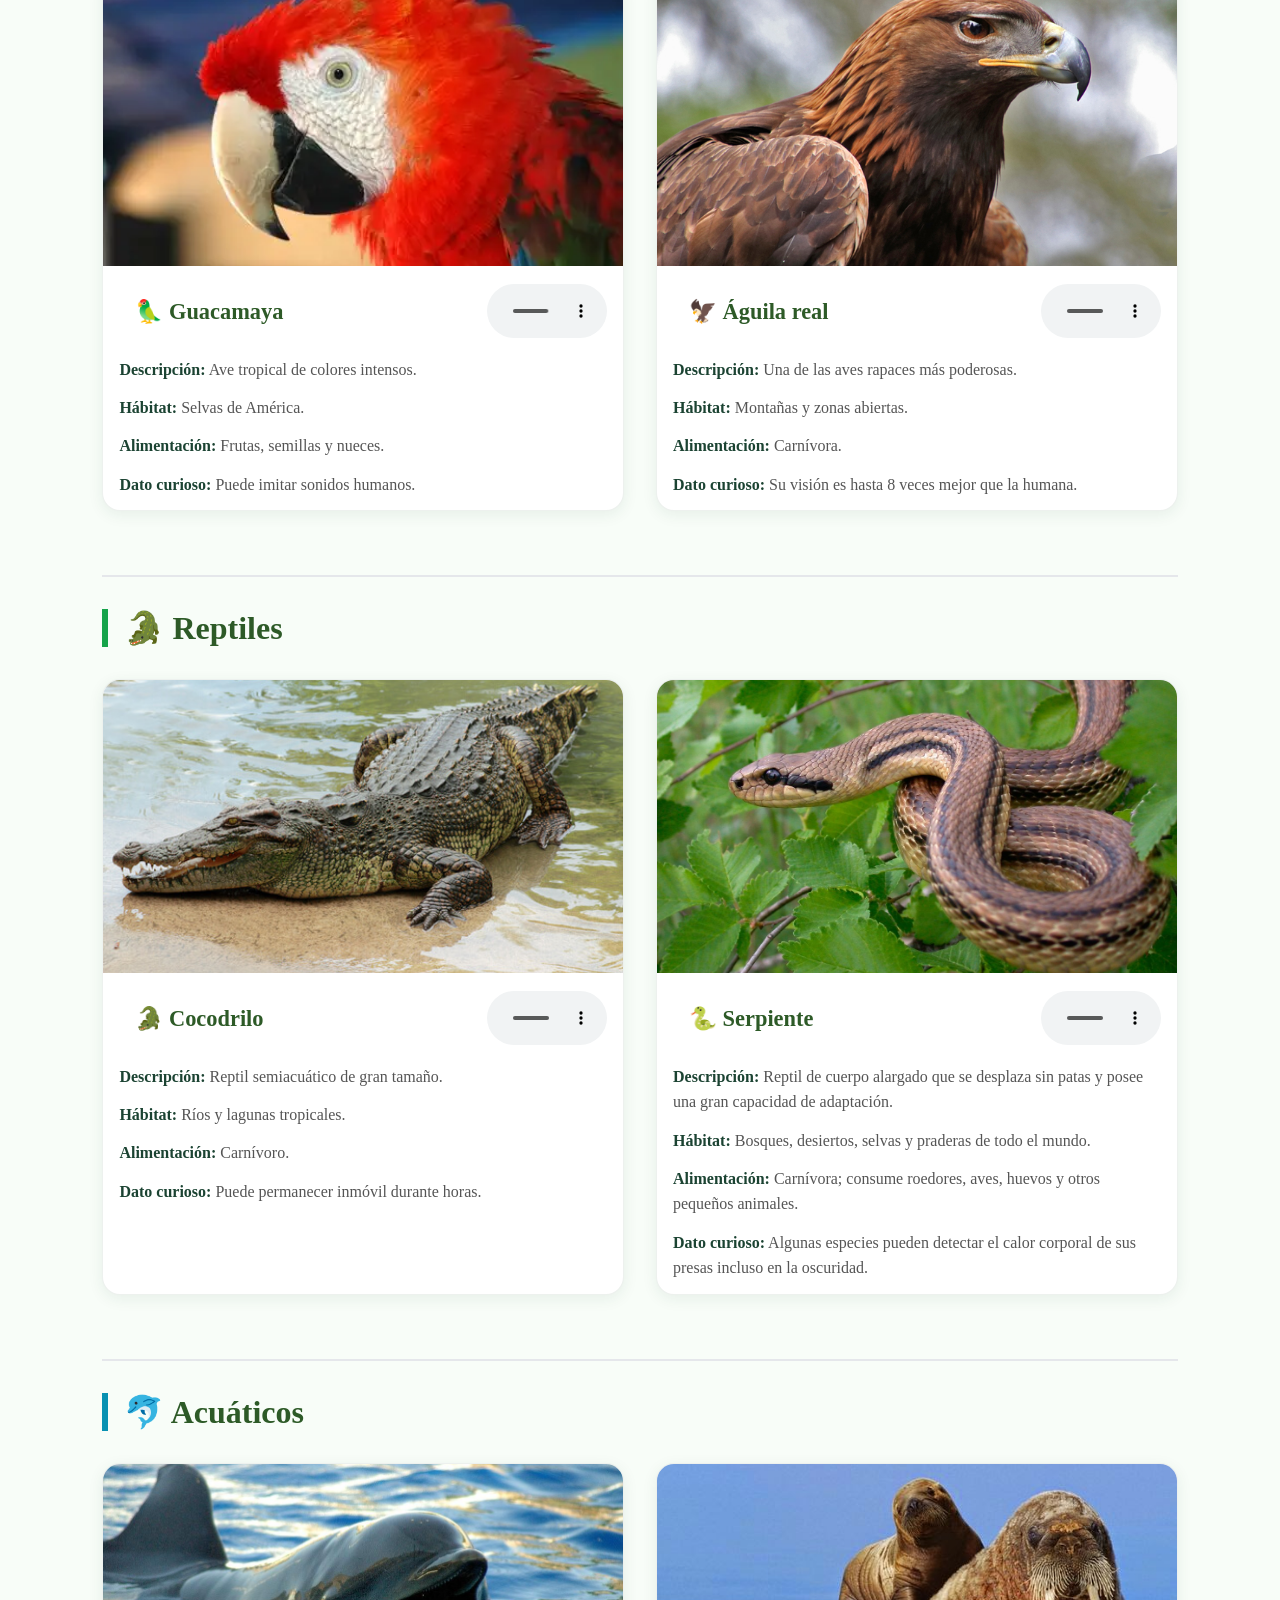
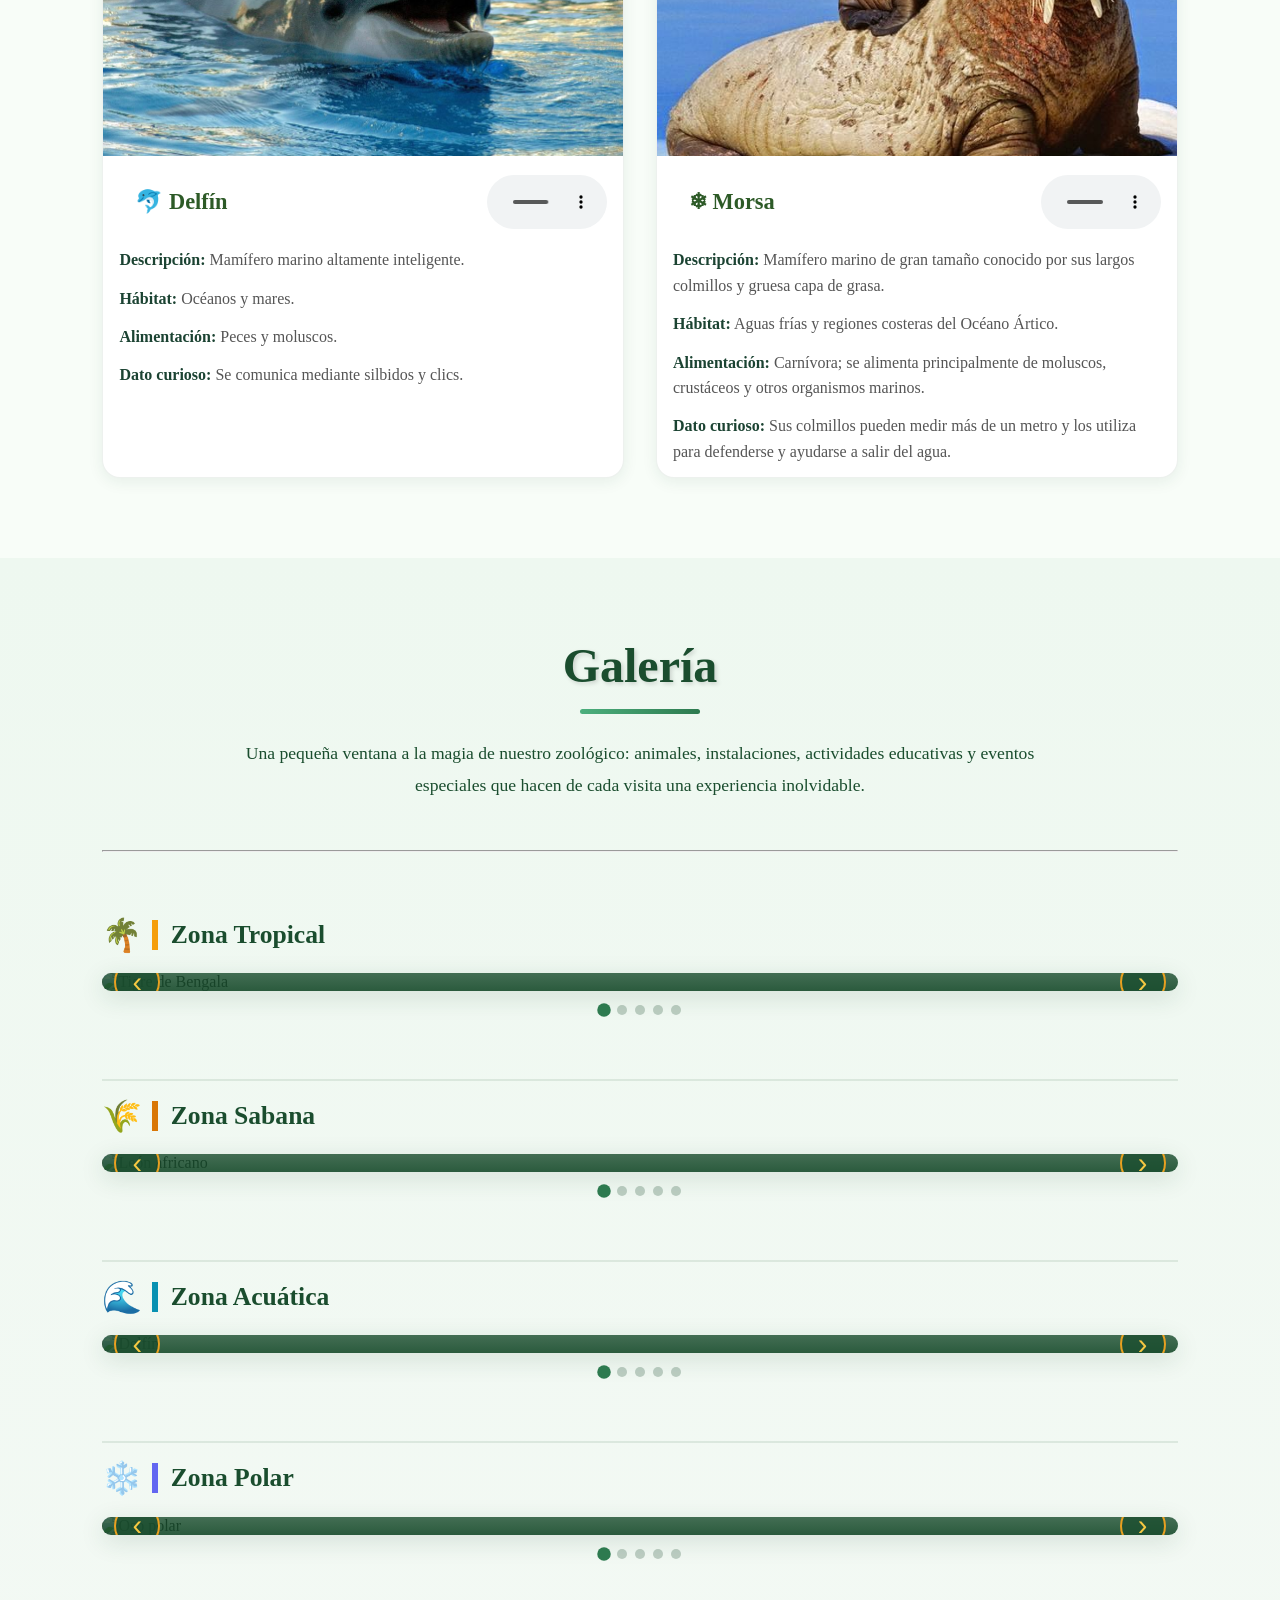
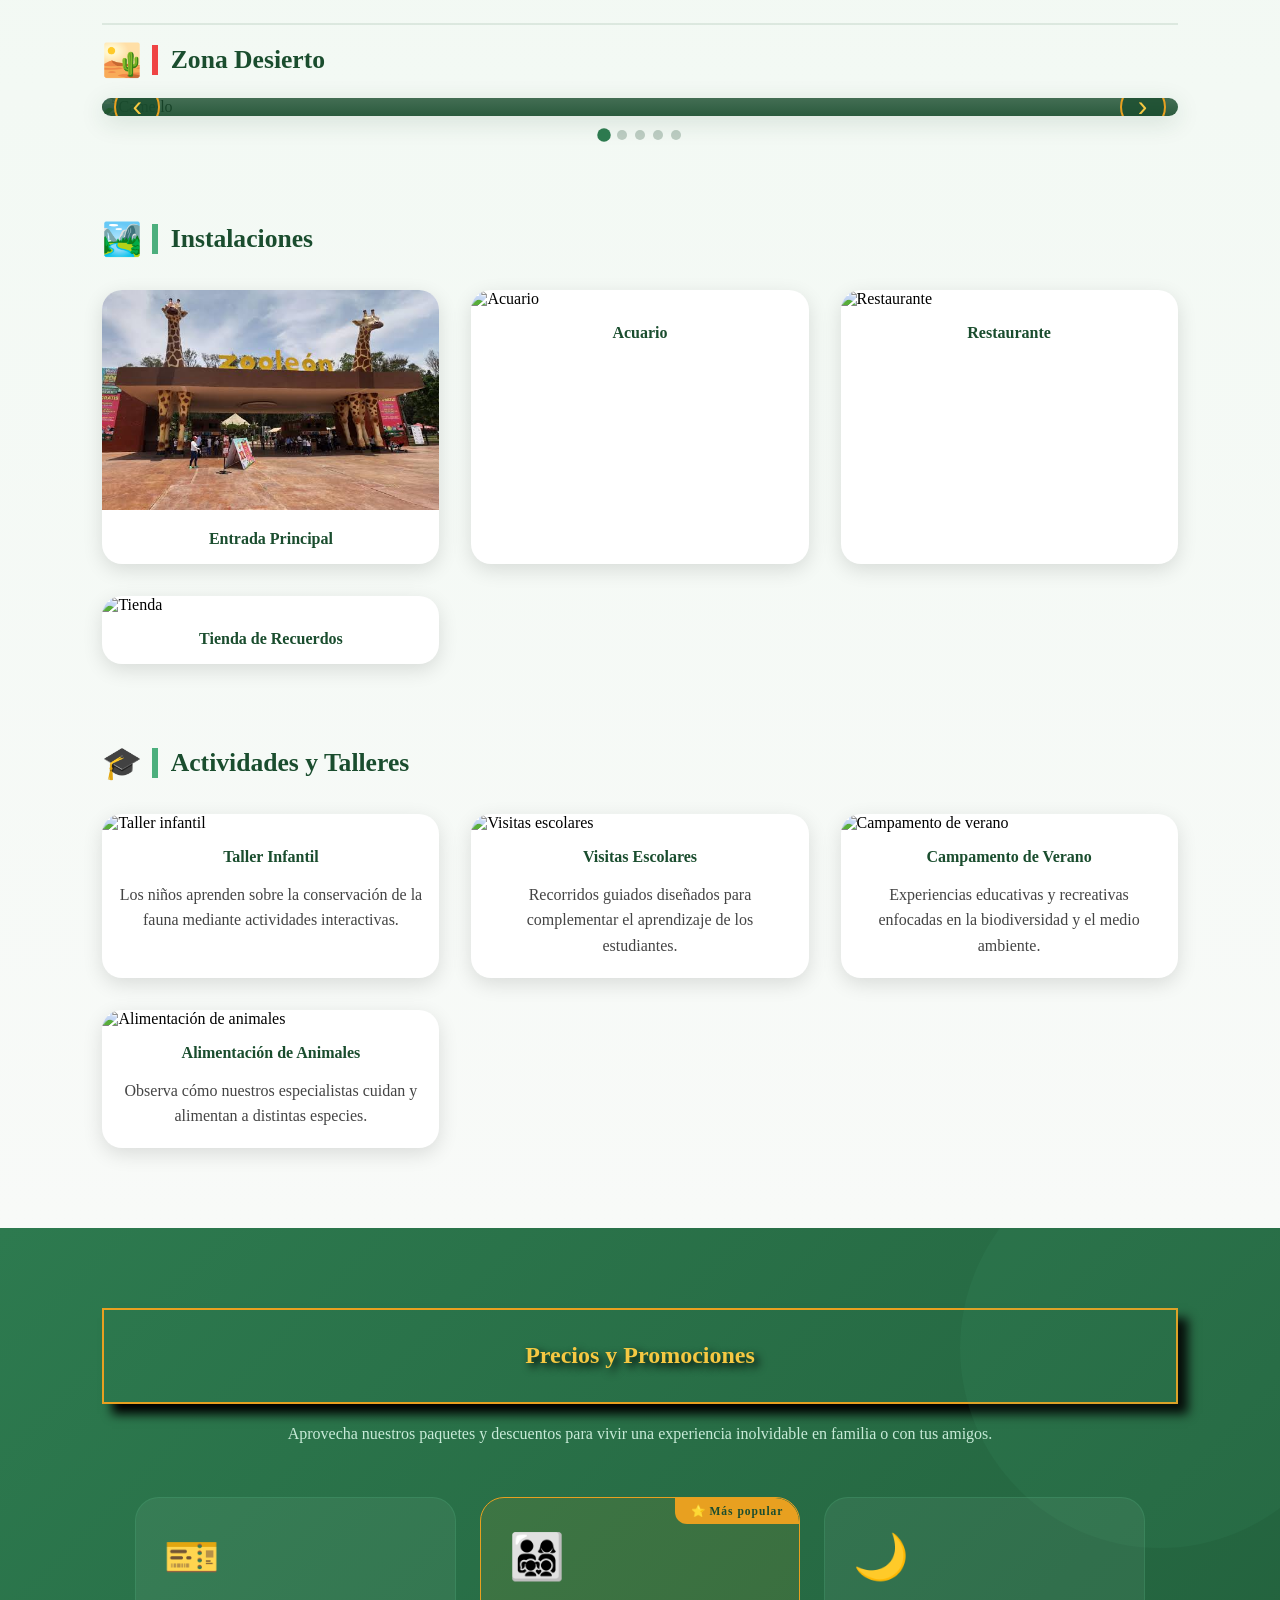
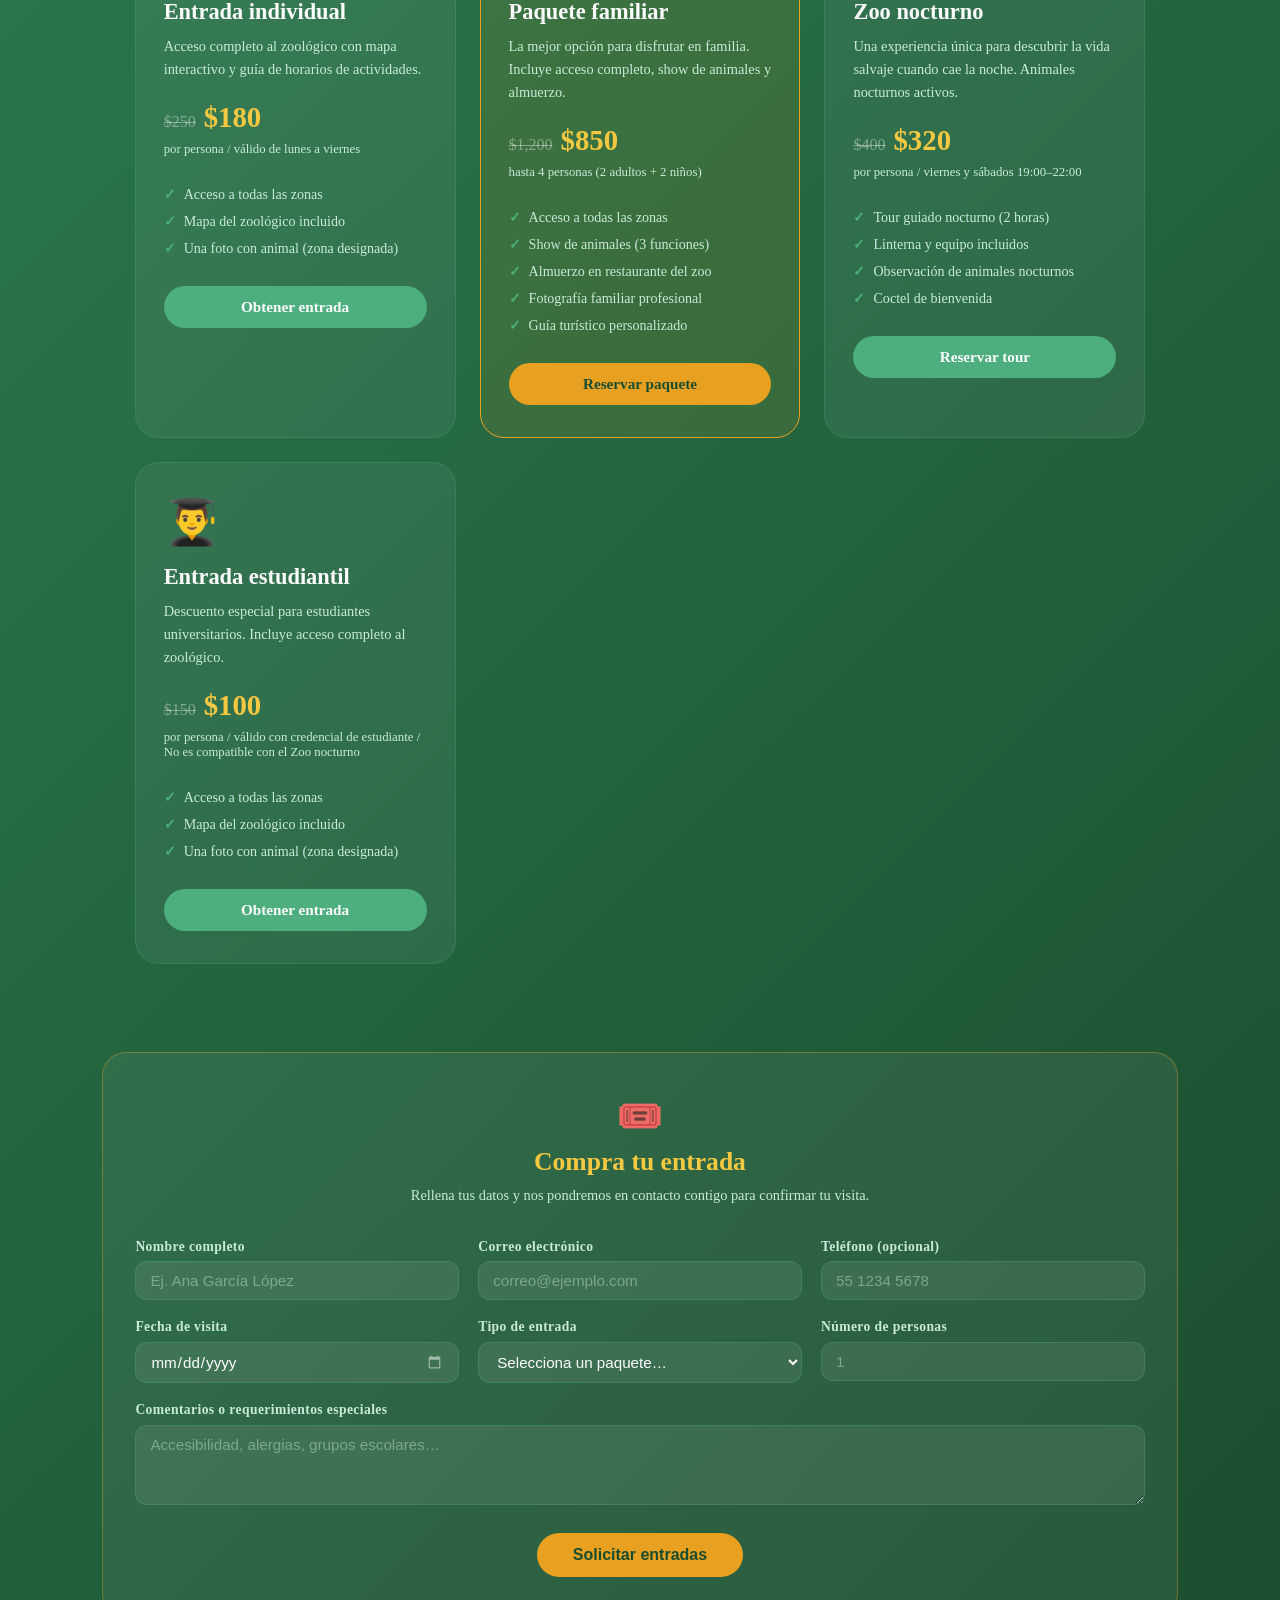
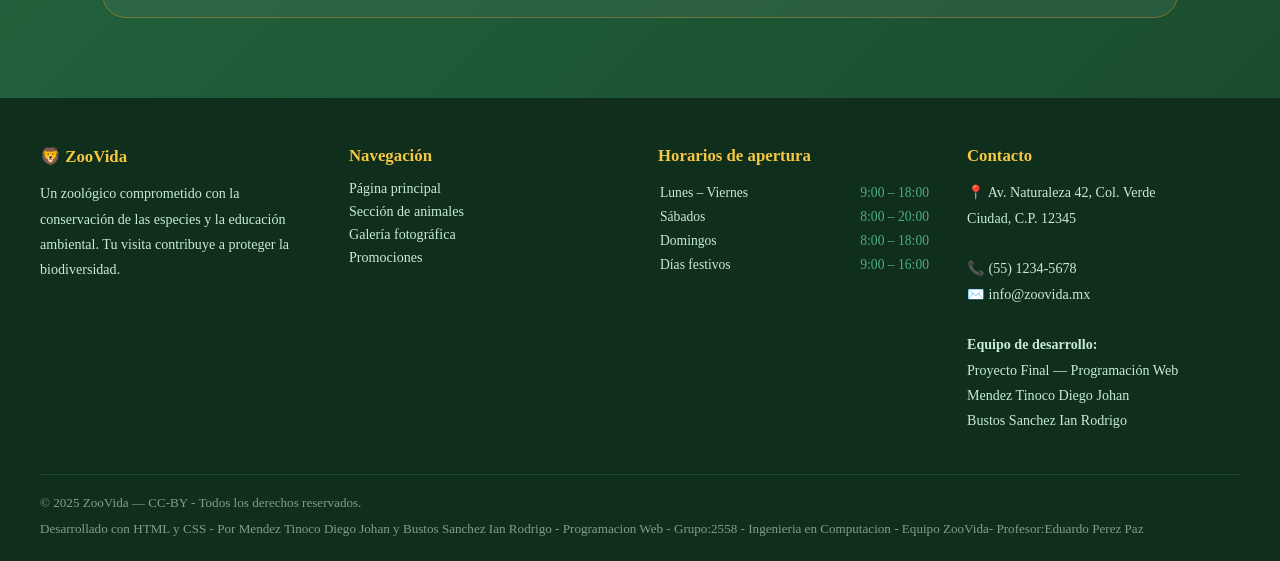
==== commit 274927eb: "Cambiando las referencias de las promociones" ====
--- a/index.html
+++ b/index.html
@@ -683,7 +683,7 @@
             <li>Mapa del zoológico incluido</li>
             <li>Una foto con animal (zona designada)</li>
           </ul>
-          <a href="#" class="promo-boton">Obtener entrada</a>
+          <a href="#forma-compra" class="promo-boton">Obtener entrada</a>
         </div>
 
         <!-- Promo 2: Paquete familiar DESTACADO -->
@@ -706,7 +706,7 @@
             <li>Fotografía familiar profesional</li>
             <li>Guía turístico personalizado</li>
           </ul>
-          <a href="#" class="promo-boton">Reservar paquete</a>
+          <a href="#forma-compra" class="promo-boton">Reservar paquete</a>
         </div>
 
         <!-- Promo 3: Tour nocturno -->
@@ -727,7 +727,7 @@
             <li>Observación de animales nocturnos</li>
             <li>Coctel de bienvenida</li>
           </ul>
-          <a href="#" class="promo-boton">Reservar tour</a>
+          <a href="#forma-compra" class="promo-boton">Reservar tour</a>
         </div>
 
         <!--Promo 4: Entrada Estudiantil-->
@@ -747,7 +747,7 @@
             <li>Mapa del zoológico incluido</li>
             <li>Una foto con animal (zona designada)</li>
           </ul>
-          <a href="#" class="promo-boton">Obtener entrada</a>
+          <a href="#forma-compra" class="promo-boton">Obtener entrada</a>
         </div>
 
       </div><!-- /promos-grid -->
@@ -755,7 +755,7 @@
       <!-- =============================================
       FORMULARIO DE COMPRA 
       ============================================= -->
-      <div class="forma-contenedor">
+        <div class="forma-contenedor" id="forma-compra">
         <div class="forma-encabezado">
           <span class="forma-icono">🎟️</span>
           <h3 class="forma-titulo">Compra tu entrada</h3>
